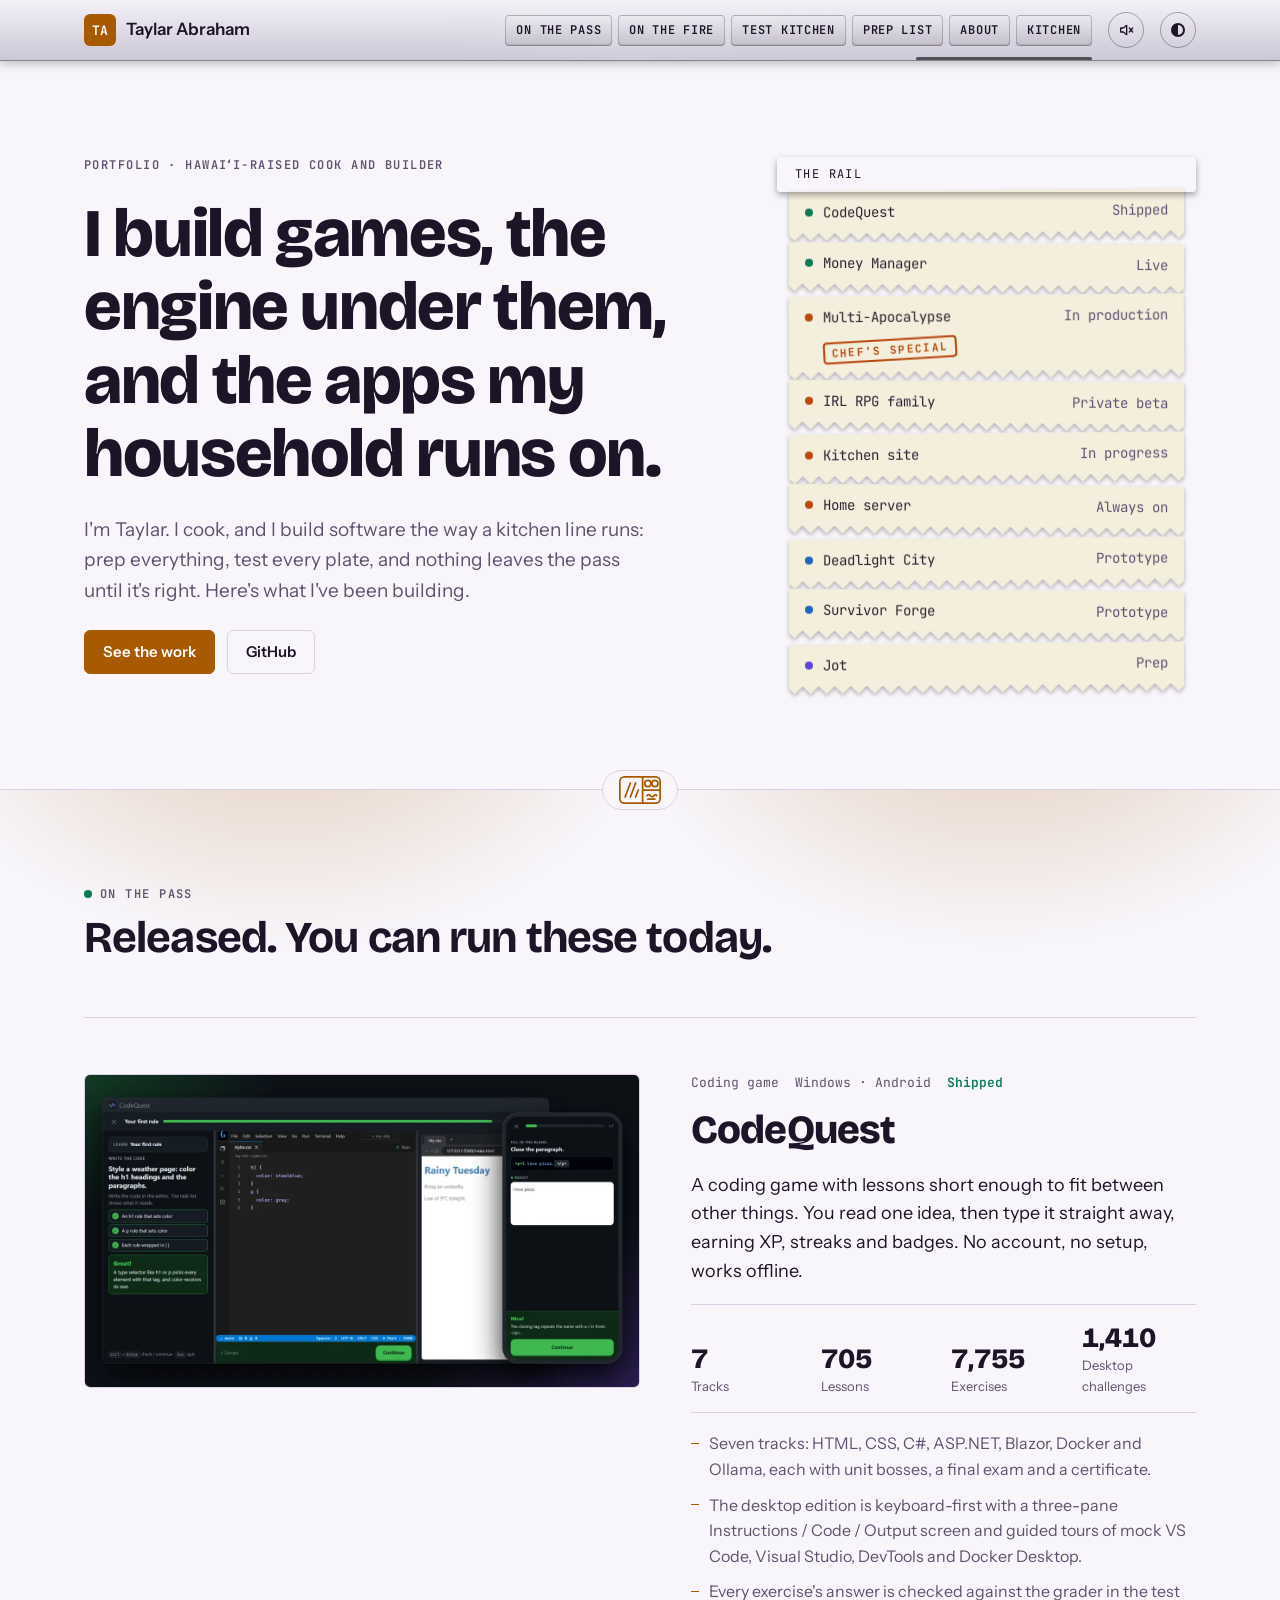
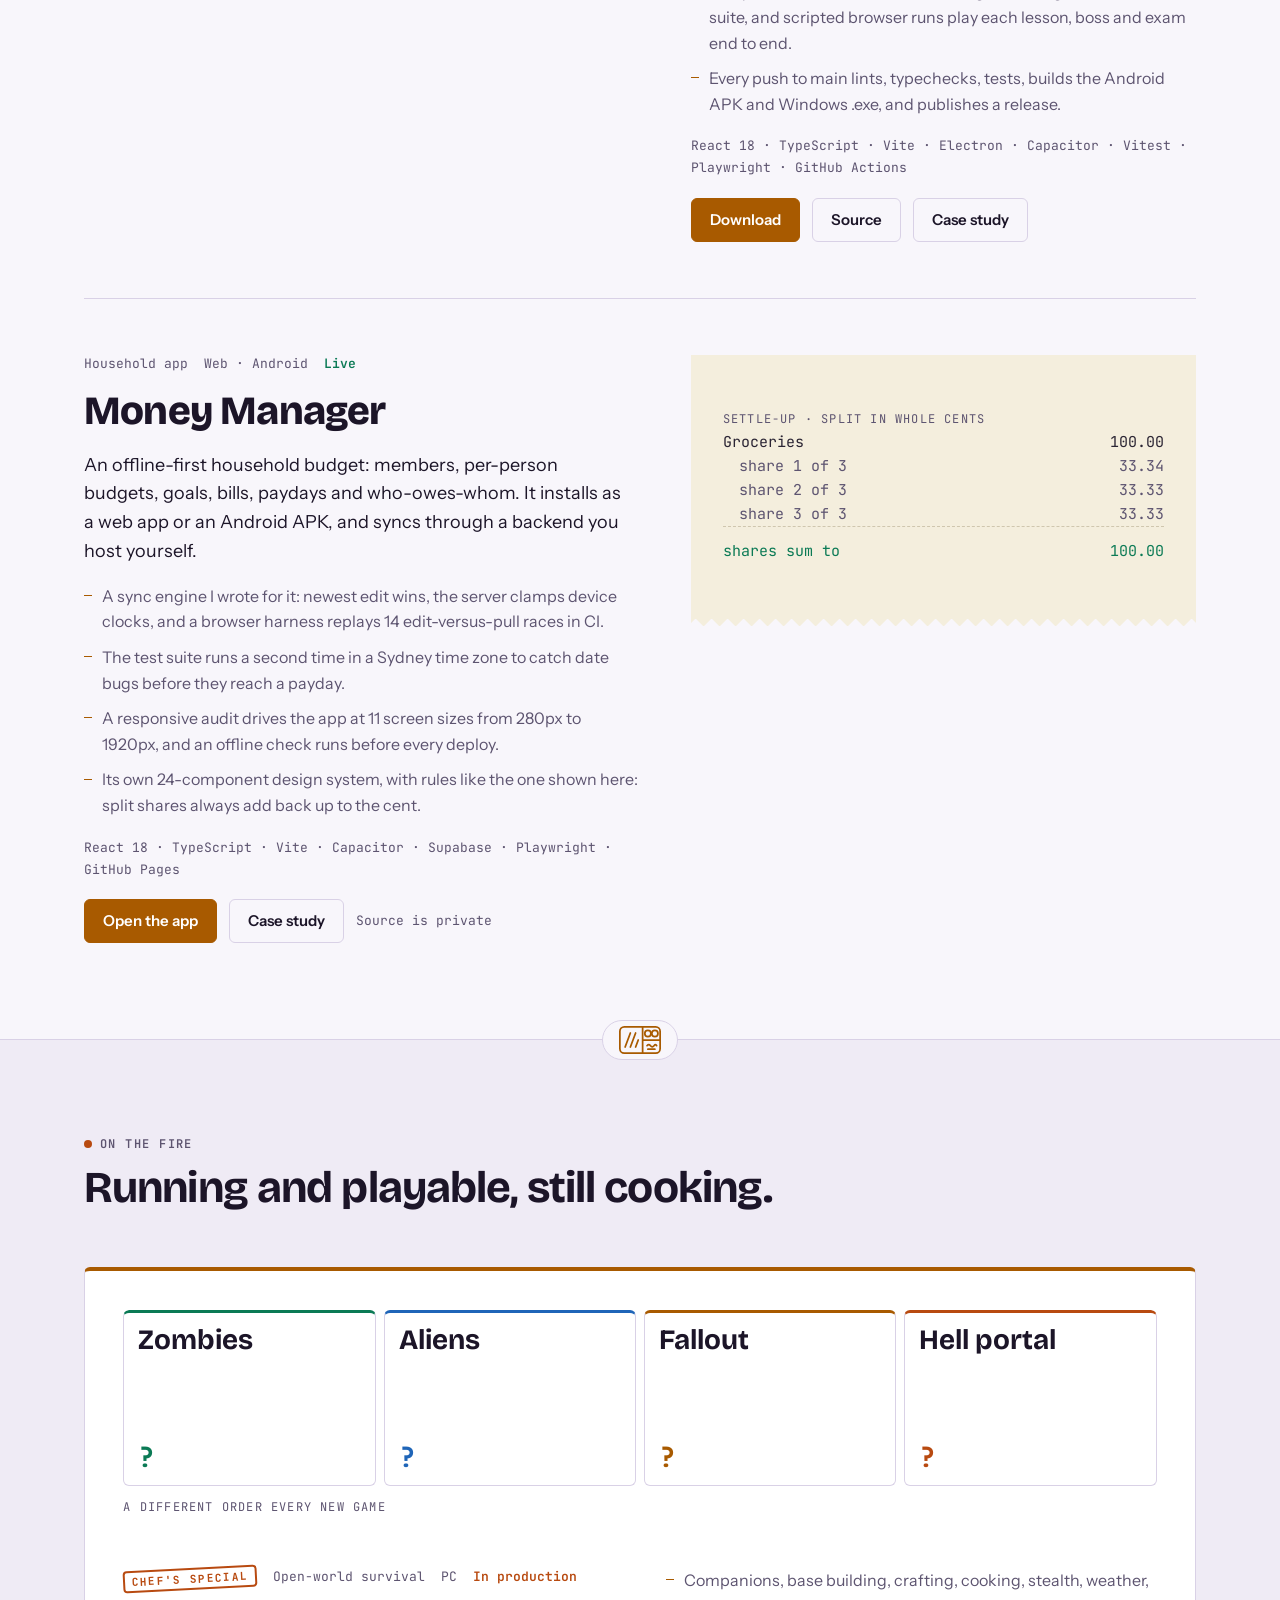
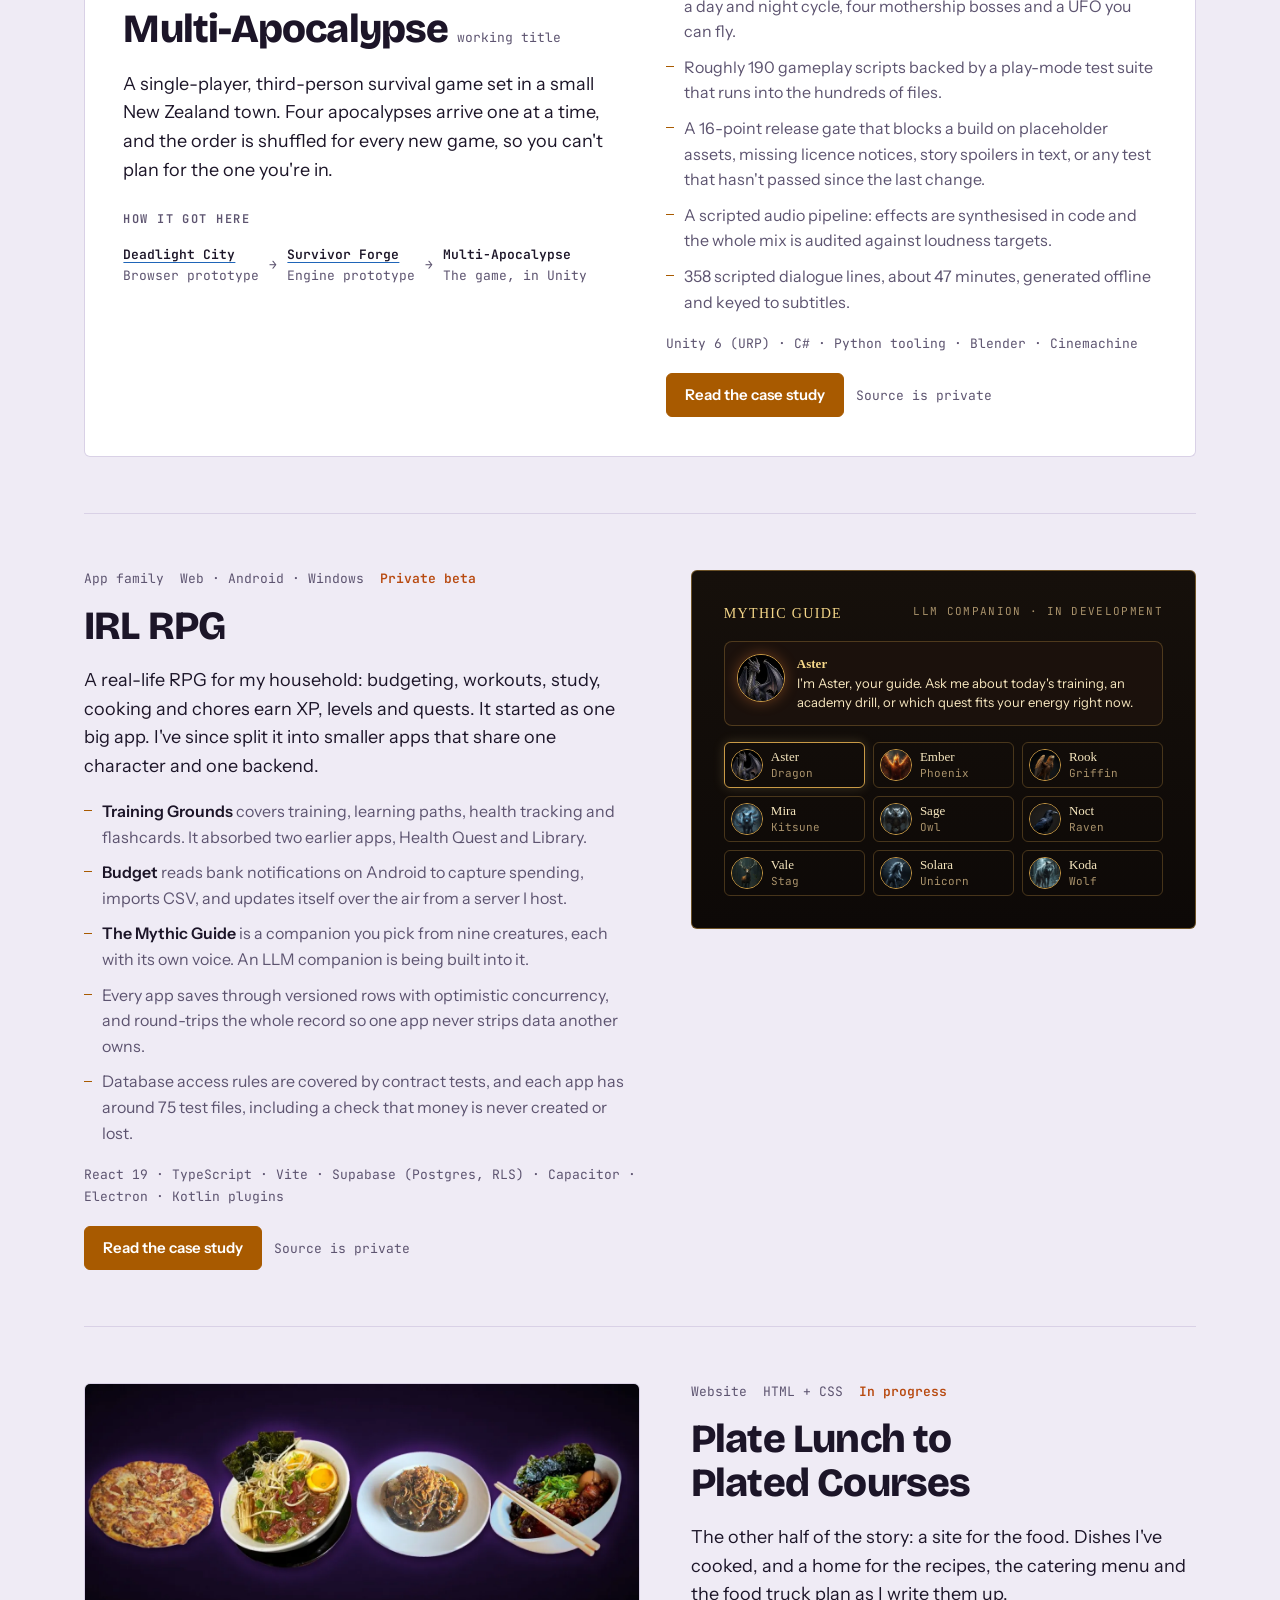
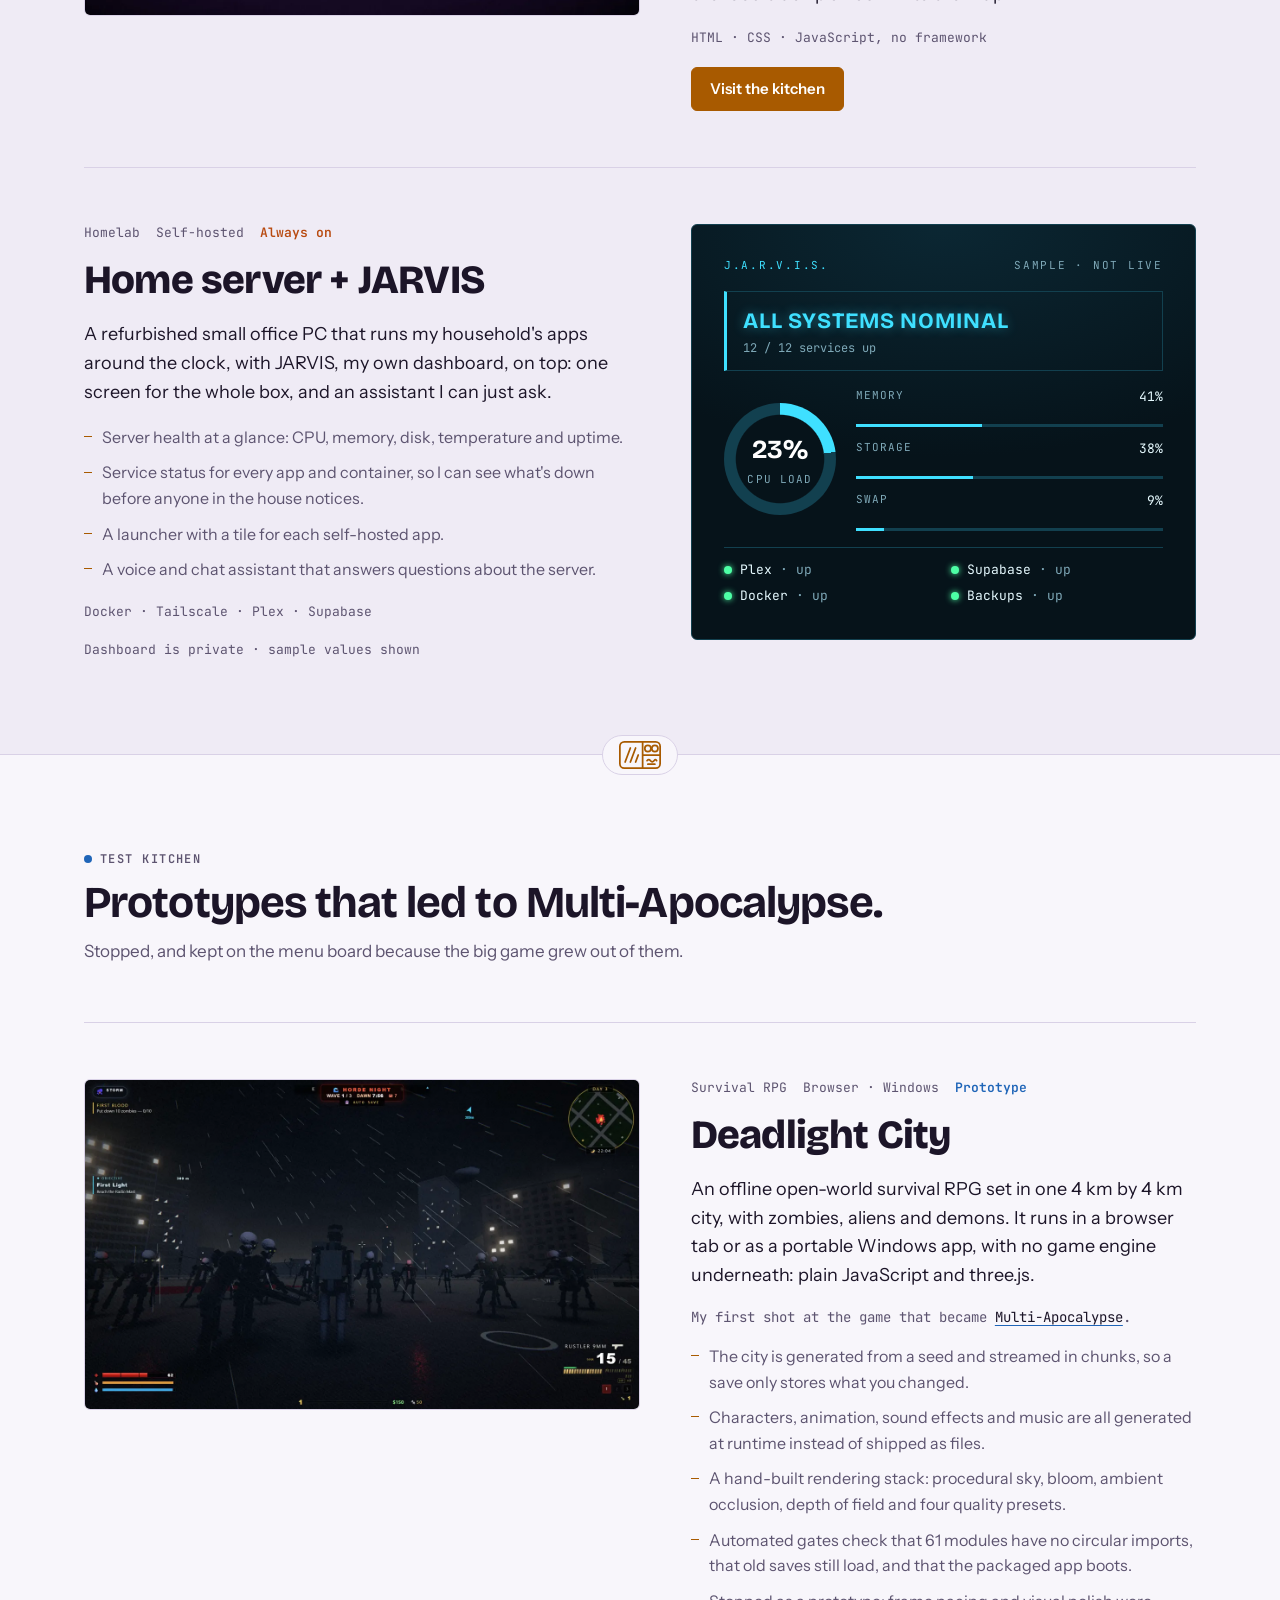
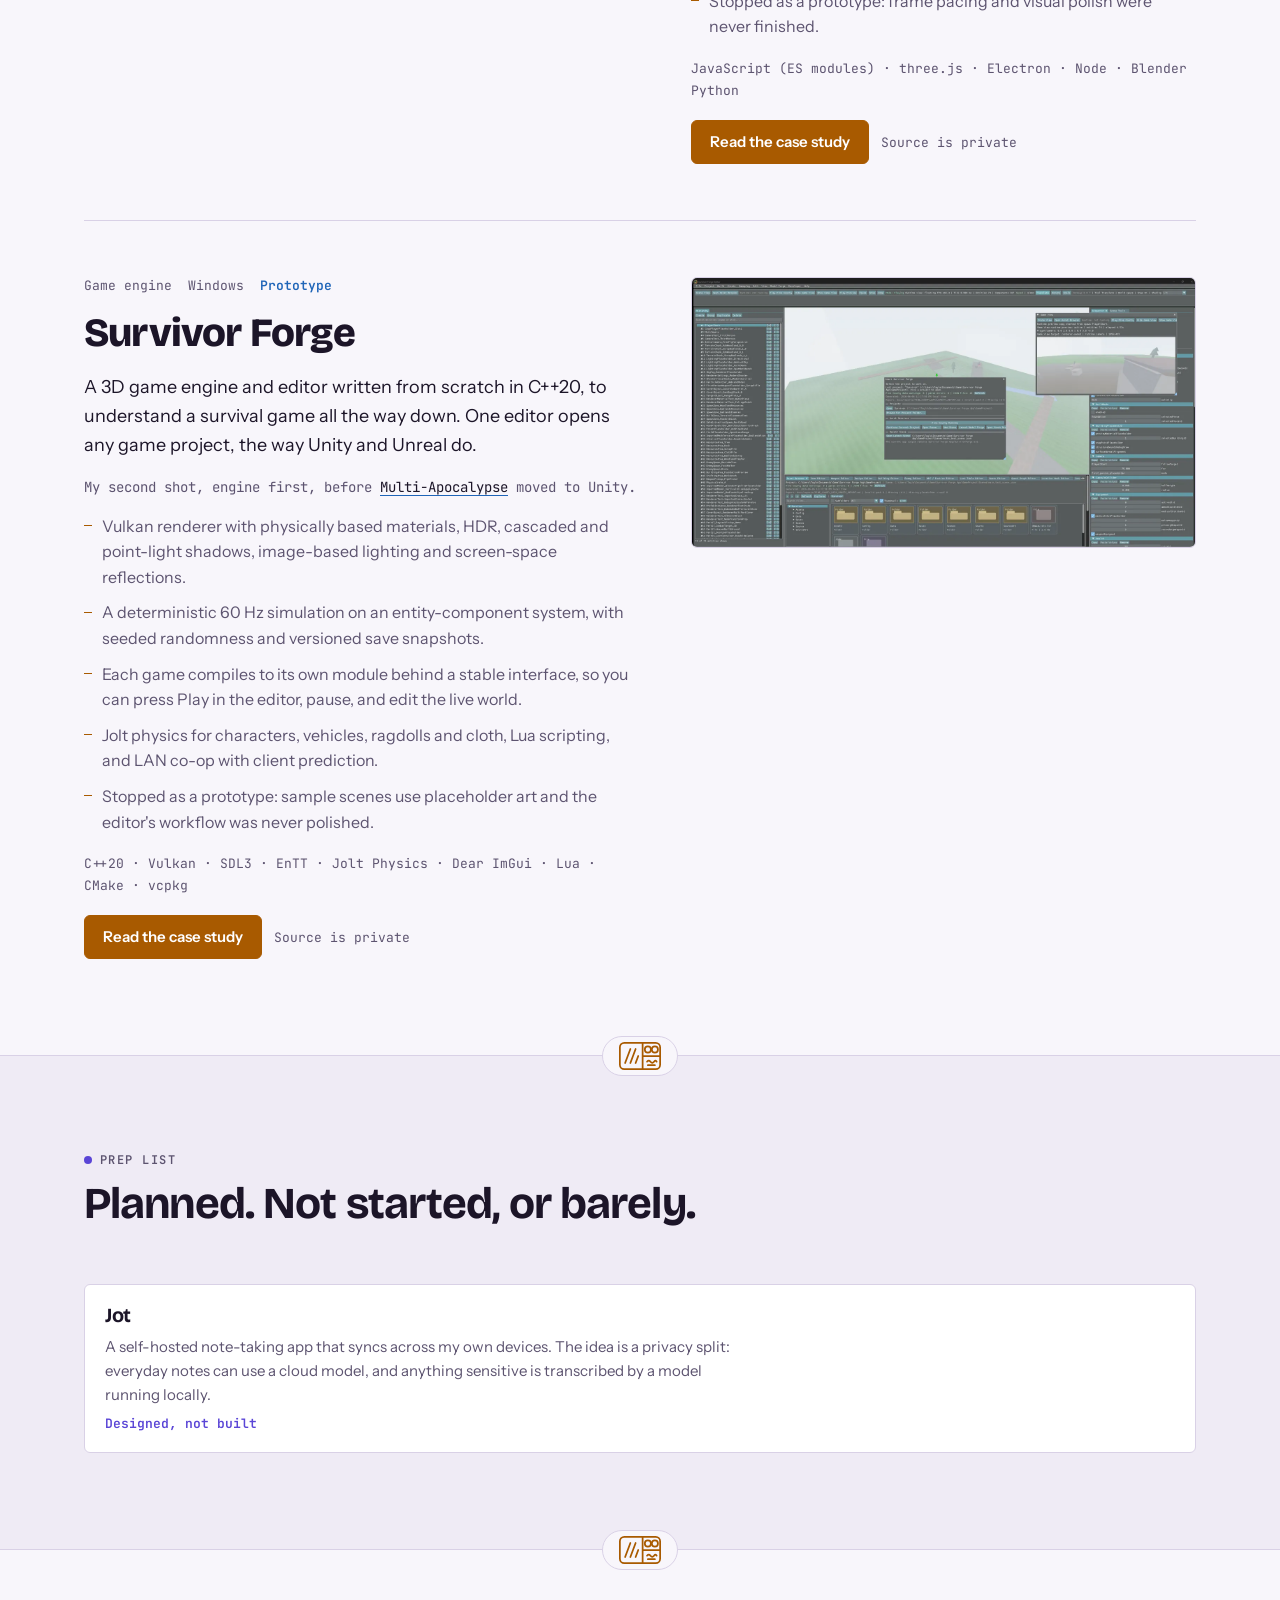
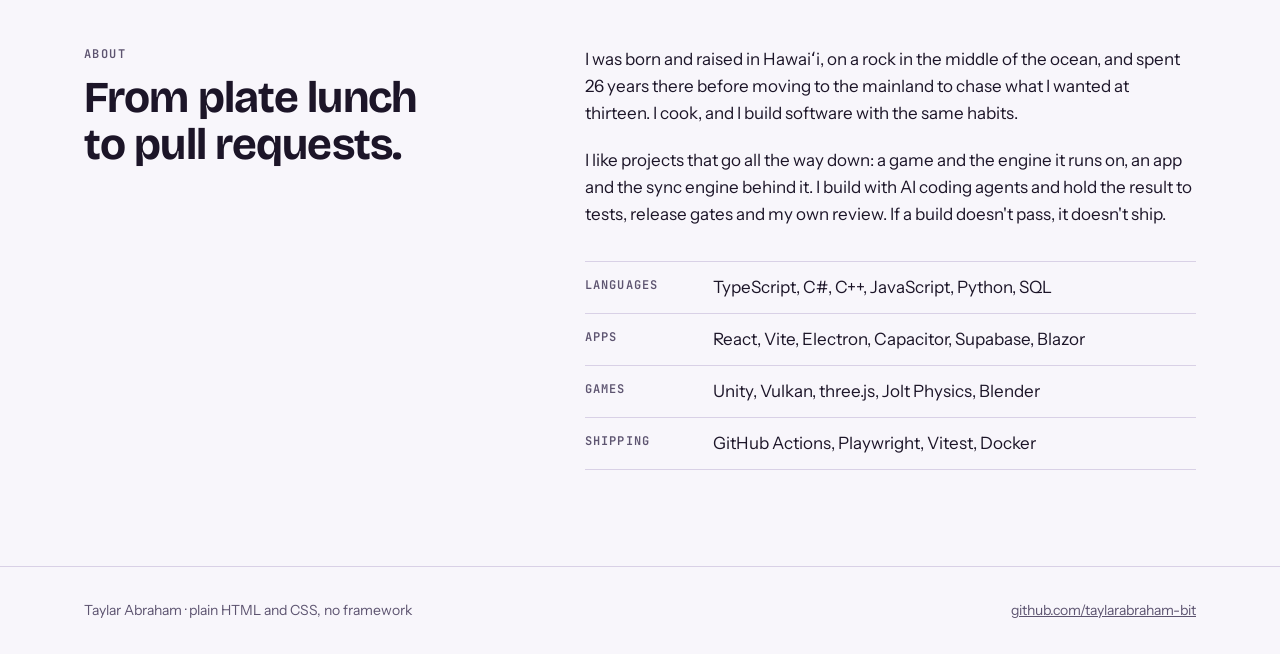
==== index.html @ e7ced6dd "Trim the prep list to Jot The five 'Planned' tiles (SQL project, Calculator, Task manager, Neural ne" ====
<!DOCTYPE html>
<html lang="en">
  <head>
    <meta charset="UTF-8" />
    <meta name="viewport" content="width=device-width, initial-scale=1.0" />
    <title>Taylar Abraham — Games, engines and apps</title>
    <meta
      name="description"
      content="Portfolio of Taylar Abraham: a shipped coding game, a C++ game engine, three survival games, and a family of household apps."
    />
    <meta property="og:title" content="Taylar Abraham — Games, engines and apps" />
    <meta
      property="og:description"
      content="A shipped coding game, a C++ game engine, three survival games, and a family of household apps."
    />
    <meta property="og:image" content="https://taylarabraham-bit.github.io/assets/img/codequest-hero.webp" />
    <meta property="og:type" content="website" />
    <link rel="icon" href="assets/favicon.svg" type="image/svg+xml" />
    <link rel="preconnect" href="https://fonts.googleapis.com" />
    <link rel="preconnect" href="https://fonts.gstatic.com" crossorigin />
    <link
      rel="stylesheet"
      href="https://fonts.googleapis.com/css2?family=Bricolage+Grotesque:opsz,wght@12..96,500;12..96,700;12..96,800&family=Instrument+Sans:wght@400;500;600&family=JetBrains+Mono:wght@400;600&display=swap"
    />
    <link rel="stylesheet" href="css/style.css" />
    <script>
      // Apply a saved theme before first paint so the page never flashes.
      try {
        var t = localStorage.getItem('theme');
        if (t === 'light' || t === 'dark') document.documentElement.dataset.theme = t;
      } catch (e) {}
      // Scripts are on: the ticket machine can fold into a menu button on small screens.
      document.documentElement.classList.add('js');
      // The rail prints itself once per visit.
      try {
        if (!sessionStorage.getItem('railPrinted')) {
          document.documentElement.classList.add('print-rail');
          sessionStorage.setItem('railPrinted', '1');
        }
      } catch (e) {}
    </script>
  </head>

  <body>
    <a class="skip" href="#work">Skip to projects</a>

    <header class="site-header">
      <div class="wrap header-row">
        <a class="brand" href="#top" aria-label="Taylar Abraham, home">
          <span class="brand-mark" aria-hidden="true">TA</span>
          <span class="brand-name">Taylar Abraham</span>
        </a>
        <!-- The ticket machine: the main navigation. Plain links; js/main.js adds the printing. -->
        <nav class="machine" id="machine" aria-label="Main">
          <button class="machine-toggle" type="button" aria-expanded="false" aria-controls="machine-roll">
            <svg viewBox="0 0 24 24" width="16" height="16" fill="none" stroke="currentColor" stroke-width="2" stroke-linecap="round" stroke-linejoin="round" aria-hidden="true"><path d="M6 9V3h12v6" /><rect x="3" y="9" width="18" height="8" rx="2" /><path d="M7 14h10v7H7z" /></svg>
            Menu
          </button>
          <ul class="machine-roll" id="machine-roll">
            <li><a href="#work">On the pass</a></li>
            <li><a href="#fire">On the fire</a></li>
            <li><a href="#test-kitchen">Test kitchen</a></li>
            <li><a href="#prep">Prep list</a></li>
            <li><a href="#about">About</a></li>
            <li><a href="Projects/KitchenSite/">Kitchen</a></li>
          </ul>
        </nav>
        <button class="icon-btn" id="sound-toggle" type="button" aria-pressed="false" aria-label="Printer sound">
          <svg viewBox="0 0 24 24" width="16" height="16" fill="none" stroke="currentColor" stroke-width="2" stroke-linecap="round" stroke-linejoin="round" aria-hidden="true"><path d="M4 9v6h4l5 4V5L8 9H4z" /><path class="sound-on" d="M16.5 8.5a5 5 0 0 1 0 7" /><path class="sound-off" d="m17 9 5 6m0-6-5 6" /></svg>
        </button>
        <button class="icon-btn" id="theme-toggle" type="button" aria-label="Switch colour theme">
          <span aria-hidden="true" class="theme-icon"></span>
        </button>
      </div>
    </header>

    <main id="top">
      <!-- ───────────── Hero ───────────── -->
      <section class="hero">
        <div class="wrap hero-grid">
          <div class="hero-copy">
            <p class="eyebrow">Portfolio · Hawaiʻi-raised cook and builder</p>
            <h1>I build games, the engine under them, and the apps my household runs on.</h1>
            <p class="lede">
              I'm Taylar. I cook, and I build software the way a kitchen line runs:
              prep everything, test every plate, and nothing leaves the pass until it's right. Here's
              what I've been building.
            </p>
            <div class="hero-actions">
              <a class="btn btn-primary" href="#work">See the work</a>
              <a class="btn" href="https://github.com/taylarabraham-bit" rel="noopener">GitHub</a>
            </div>
          </div>

          <!-- The rail: one ticket per project, in page order. -->
          <aside class="rail" aria-label="Project status at a glance">
            <p class="rail-title">The rail</p>
            <ul class="rail-list">
              <li style="--i: 0"><a class="paper" href="#codequest"><span class="dot dot-live"></span>CodeQuest<span class="rail-state">Shipped</span></a></li>
              <li style="--i: 1"><a class="paper" href="#money-manager"><span class="dot dot-live"></span>Money Manager<span class="rail-state">Live</span></a></li>
              <li style="--i: 2"><a class="paper" href="#multi-apocalypse"><span class="dot dot-fire"></span>Multi-Apocalypse<span class="rail-state">In production</span><span class="rail-special"><span class="stamp">Chef's special</span></span></a></li>
              <li style="--i: 3"><a class="paper" href="#irl-rpg"><span class="dot dot-fire"></span>IRL RPG family<span class="rail-state">Private beta</span></a></li>
              <li style="--i: 4"><a class="paper" href="#kitchen"><span class="dot dot-fire"></span>Kitchen site<span class="rail-state">In progress</span></a></li>
              <li style="--i: 5"><a class="paper" href="#home-server"><span class="dot dot-fire"></span>Home server<span class="rail-state">Always on</span></a></li>
              <li style="--i: 6"><a class="paper" href="#deadlight"><span class="dot dot-test"></span>Deadlight City<span class="rail-state">Prototype</span></a></li>
              <li style="--i: 7"><a class="paper" href="#survivor-forge"><span class="dot dot-test"></span>Survivor Forge<span class="rail-state">Prototype</span></a></li>
              <li style="--i: 8"><a class="paper" href="#prep"><span class="dot dot-prep"></span>Jot<span class="rail-state">Prep</span></a></li>
            </ul>
          </aside>
        </div>
      </section>

      <!-- ───────────── On the pass ───────────── -->
      <section class="tier tier-pass" id="work" aria-labelledby="pass-title">
        <div class="wrap">
          <header class="tier-head">
            <p class="eyebrow"><span class="dot dot-live"></span>On the pass</p>
            <h2 id="pass-title">Released. You can run these today.</h2>
          </header>

          <article class="project" id="codequest">
            <a class="shot" href="work/codequest/" style="view-transition-name: shot-codequest">
              <img
                src="assets/img/codequest-hero.webp"
                width="1280"
                height="720"
                alt="CodeQuest running on a laptop and a phone"
              />
            </a>
            <div class="project-body">
              <p class="meta"><span>Coding game</span><span>Windows · Android</span><span class="state state-live">Shipped</span></p>
              <h3>CodeQuest</h3>
              <p class="pitch">
                A coding game with lessons short enough to fit between other things. You read one
                idea, then type it straight away, earning XP, streaks and badges. No account, no
                setup, works offline.
              </p>
              <dl class="figures">
                <div><dt>Tracks</dt><dd>7</dd></div>
                <div><dt>Lessons</dt><dd>705</dd></div>
                <div><dt>Exercises</dt><dd>7,755</dd></div>
                <div><dt>Desktop challenges</dt><dd>1,410</dd></div>
              </dl>
              <ul class="notes">
                <li>Seven tracks: HTML, CSS, C#, ASP.NET, Blazor, Docker and Ollama, each with unit bosses, a final exam and a certificate.</li>
                <li>The desktop edition is keyboard-first with a three-pane Instructions / Code / Output screen and guided tours of mock VS Code, Visual Studio, DevTools and Docker Desktop.</li>
                <li>Every exercise's answer is checked against the grader in the test suite, and scripted browser runs play each lesson, boss and exam end to end.</li>
                <li>Every push to main lints, typechecks, tests, builds the Android APK and Windows .exe, and publishes a release.</li>
              </ul>
              <p class="stack">React 18 · TypeScript · Vite · Electron · Capacitor · Vitest · Playwright · GitHub Actions</p>
              <div class="links">
                <a class="btn btn-primary" href="https://github.com/taylarabraham-bit/codequest-app/releases/latest" rel="noopener">Download</a>
                <a class="btn" href="https://github.com/taylarabraham-bit/codequest-app" rel="noopener">Source</a>
                <a class="btn" href="work/codequest/">Case study</a>
              </div>
            </div>
          </article>

          <article class="project project-flip" id="money-manager">
            <div class="shot shot-type paper" style="view-transition-name: shot-money-manager" aria-hidden="true">
              <div class="ledger">
                <p class="ledger-head">Settle-up · split in whole cents</p>
                <p class="ledger-row"><span>Groceries</span><span>100.00</span></p>
                <p class="ledger-row sub"><span>share 1 of 3</span><span>33.34</span></p>
                <p class="ledger-row sub"><span>share 2 of 3</span><span>33.33</span></p>
                <p class="ledger-row sub"><span>share 3 of 3</span><span>33.33</span></p>
                <p class="ledger-row total"><span>shares sum to</span><span>100.00</span></p>
              </div>
            </div>
            <div class="project-body">
              <p class="meta"><span>Household app</span><span>Web · Android</span><span class="state state-live">Live</span></p>
              <h3>Money Manager</h3>
              <p class="pitch">
                An offline-first household budget: members, per-person budgets, goals, bills,
                paydays and who-owes-whom. It installs as a web app or an Android APK, and syncs
                through a backend you host yourself.
              </p>
              <ul class="notes">
                <li>A sync engine I wrote for it: newest edit wins, the server clamps device clocks, and a browser harness replays 14 edit-versus-pull races in CI.</li>
                <li>The test suite runs a second time in a Sydney time zone to catch date bugs before they reach a payday.</li>
                <li>A responsive audit drives the app at 11 screen sizes from 280px to 1920px, and an offline check runs before every deploy.</li>
                <li>Its own 24-component design system, with rules like the one shown here: split shares always add back up to the cent.</li>
              </ul>
              <p class="stack">React 18 · TypeScript · Vite · Capacitor · Supabase · Playwright · GitHub Pages</p>
              <div class="links">
                <a class="btn btn-primary" href="https://taylarabraham-bit.github.io/budget-app-money-manager/" rel="noopener">Open the app</a>
                <a class="btn" href="work/money-manager/">Case study</a>
                <span class="private">Source is private</span>
              </div>
            </div>
          </article>
        </div>
      </section>

      <!-- ───────────── On the fire ───────────── -->
      <section class="tier tier-alt" id="fire" aria-labelledby="fire-title">
        <div class="wrap">
          <header class="tier-head">
            <p class="eyebrow"><span class="dot dot-fire"></span>On the fire</p>
            <h2 id="fire-title">Running and playable, still cooking.</h2>
          </header>

          <!-- The chef's special: the one featured project (see GLOSSARY.md). -->
          <article class="project special" id="multi-apocalypse">
            <div class="shot shot-type" style="view-transition-name: shot-multi-apocalypse" aria-hidden="true">
              <ol class="shuffle">
                <li>Zombies</li>
                <li>Aliens</li>
                <li>Fallout</li>
                <li>Hell portal</li>
              </ol>
              <p class="shuffle-note">A different order every new game</p>
            </div>
            <div class="special-cols">
              <div class="project-body">
                <p class="meta"><span class="stamp">Chef's special</span><span>Open-world survival</span><span>PC</span><span class="state state-fire">In production</span></p>
                <h3>Multi-Apocalypse <span class="aside">working title</span></h3>
                <p class="pitch">
                  A single-player, third-person survival game set in a small New Zealand town. Four
                  apocalypses arrive one at a time, and the order is shuffled for every new game, so
                  you can't plan for the one you're in.
                </p>
                <p class="lineage-title">How it got here</p>
                <ol class="lineage">
                  <li><a href="#deadlight">Deadlight City</a><span>Browser prototype</span></li>
                  <li><a href="#survivor-forge">Survivor Forge</a><span>Engine prototype</span></li>
                  <li aria-current="true"><strong>Multi-Apocalypse</strong><span>The game, in Unity</span></li>
                </ol>
              </div>
              <div class="project-body">
                <ul class="notes">
                  <li>Companions, base building, crafting, cooking, stealth, weather, a day and night cycle, four mothership bosses and a UFO you can fly.</li>
                  <li>Roughly 190 gameplay scripts backed by a play-mode test suite that runs into the hundreds of files.</li>
                  <li>A 16-point release gate that blocks a build on placeholder assets, missing licence notices, story spoilers in text, or any test that hasn't passed since the last change.</li>
                  <li>A scripted audio pipeline: effects are synthesised in code and the whole mix is audited against loudness targets.</li>
                  <li>358 scripted dialogue lines, about 47 minutes, generated offline and keyed to subtitles.</li>
                </ul>
                <p class="stack">Unity 6 (URP) · C# · Python tooling · Blender · Cinemachine</p>
                <div class="links">
                  <a class="btn btn-primary" href="work/multi-apocalypse/">Read the case study</a>
                  <span class="private">Source is private</span>
                </div>
              </div>
            </div>
          </article>

          <article class="project project-flip" id="irl-rpg">
            <div class="shot shot-type guide" style="view-transition-name: shot-irl-rpg" aria-hidden="true">
              <p class="guide-head"><span>Mythic Guide</span><span>LLM companion · in development</span></p>
              <div class="guide-msg">
                <img src="assets/img/guide/dragon.webp" width="160" height="200" alt="" />
                <p><strong>Aster</strong>I'm Aster, your guide. Ask me about today's training, an academy drill, or which quest fits your energy right now.</p>
              </div>
              <ul class="guide-roster">
                <li><img src="assets/img/guide/dragon.webp" width="160" height="200" alt="" loading="lazy" />Aster<span>Dragon</span></li>
                <li><img src="assets/img/guide/phoenix.webp" width="160" height="200" alt="" loading="lazy" />Ember<span>Phoenix</span></li>
                <li><img src="assets/img/guide/griffin.webp" width="160" height="200" alt="" loading="lazy" />Rook<span>Griffin</span></li>
                <li><img src="assets/img/guide/kitsune.webp" width="160" height="200" alt="" loading="lazy" />Mira<span>Kitsune</span></li>
                <li><img src="assets/img/guide/owl.webp" width="160" height="200" alt="" loading="lazy" />Sage<span>Owl</span></li>
                <li><img src="assets/img/guide/raven.webp" width="160" height="200" alt="" loading="lazy" />Noct<span>Raven</span></li>
                <li><img src="assets/img/guide/stag.webp" width="160" height="200" alt="" loading="lazy" />Vale<span>Stag</span></li>
                <li><img src="assets/img/guide/unicorn.webp" width="160" height="200" alt="" loading="lazy" />Solara<span>Unicorn</span></li>
                <li><img src="assets/img/guide/wolf.webp" width="160" height="200" alt="" loading="lazy" />Koda<span>Wolf</span></li>
              </ul>
            </div>
            <div class="project-body">
              <p class="meta"><span>App family</span><span>Web · Android · Windows</span><span class="state state-fire">Private beta</span></p>
              <h3>IRL RPG</h3>
              <p class="pitch">
                A real-life RPG for my household: budgeting, workouts, study, cooking and chores
                earn XP, levels and quests. It started as one big app. I've since split it into
                smaller apps that share one character and one backend.
              </p>
              <ul class="notes">
                <li><strong>Training Grounds</strong> covers training, learning paths, health tracking and flashcards. It absorbed two earlier apps, Health Quest and Library.</li>
                <li><strong>Budget</strong> reads bank notifications on Android to capture spending, imports CSV, and updates itself over the air from a server I host.</li>
                <li><strong>The Mythic Guide</strong> is a companion you pick from nine creatures, each with its own voice. An LLM companion is being built into it.</li>
                <li>Every app saves through versioned rows with optimistic concurrency, and round-trips the whole record so one app never strips data another owns.</li>
                <li>Database access rules are covered by contract tests, and each app has around 75 test files, including a check that money is never created or lost.</li>
              </ul>
              <p class="stack">React 19 · TypeScript · Vite · Supabase (Postgres, RLS) · Capacitor · Electron · Kotlin plugins</p>
              <div class="links">
                <a class="btn btn-primary" href="work/irl-rpg/">Read the case study</a>
                <span class="private">Source is private</span>
              </div>
            </div>
          </article>

          <article class="project" id="kitchen">
            <a class="shot" href="Projects/KitchenSite/">
              <video
                class="lazy-video"
                muted
                loop
                playsinline
                preload="none"
                poster="assets/img/kitchen-banner.webp"
                width="1280"
                height="533"
                data-src="Projects/KitchenSite/assests/imgaes/sitestuff/animations-mp4/animated/banners/banner-slideshow.mp4"
                aria-label="A slideshow of dishes: pizza, beef ramen, noodles and a pork belly bowl"
              ></video>
            </a>
            <div class="project-body">
              <p class="meta"><span>Website</span><span>HTML + CSS</span><span class="state state-fire">In progress</span></p>
              <h3>Plate Lunch to Plated Courses</h3>
              <p class="pitch">
                The other half of the story: a site for the food. Dishes I've cooked, and a home for
                the recipes, the catering menu and the food truck plan as I write them up.
              </p>
              <p class="stack">HTML · CSS · JavaScript, no framework</p>
              <div class="links">
                <a class="btn btn-primary" href="Projects/KitchenSite/">Visit the kitchen</a>
              </div>
            </div>
          </article>

          <article class="project project-flip" id="home-server">
            <!-- Made-up sample values: nothing here comes from the real server. -->
            <div class="shot shot-type jarvis" style="view-transition-name: shot-home-server" aria-hidden="true">
              <p class="jarvis-head"><span>J.A.R.V.I.S.</span><span>Sample · not live</span></p>
              <p class="jarvis-banner">All systems nominal<span>12 / 12 services up</span></p>
              <div class="jarvis-grid">
                <p class="jarvis-ring" style="--v: 23"><strong>23%</strong><span>CPU load</span></p>
                <ul class="jarvis-bars">
                  <li style="--v: 41"><span>Memory</span><span>41%</span></li>
                  <li style="--v: 38"><span>Storage</span><span>38%</span></li>
                  <li style="--v: 9"><span>Swap</span><span>9%</span></li>
                </ul>
              </div>
              <ul class="jarvis-services">
                <li>Plex</li>
                <li>Supabase</li>
                <li>Docker</li>
                <li>Backups</li>
              </ul>
            </div>
            <div class="project-body">
              <p class="meta"><span>Homelab</span><span>Self-hosted</span><span class="state state-fire">Always on</span></p>
              <h3>Home server + JARVIS</h3>
              <p class="pitch">
                A refurbished small office PC that runs my household's apps around the clock, with
                JARVIS, my own dashboard, on top: one screen for the whole box, and an assistant I
                can just ask.
              </p>
              <ul class="notes">
                <li>Server health at a glance: CPU, memory, disk, temperature and uptime.</li>
                <li>Service status for every app and container, so I can see what's down before anyone in the house notices.</li>
                <li>A launcher with a tile for each self-hosted app.</li>
                <li>A voice and chat assistant that answers questions about the server.</li>
              </ul>
              <p class="stack">Docker · Tailscale · Plex · Supabase</p>
              <div class="links">
                <span class="private">Dashboard is private · sample values shown</span>
              </div>
            </div>
          </article>
        </div>
      </section>

      <!-- ───────────── Test kitchen ───────────── -->
      <section class="tier" id="test-kitchen" aria-labelledby="test-title">
        <div class="wrap">
          <header class="tier-head">
            <p class="eyebrow"><span class="dot dot-test"></span>Test kitchen</p>
            <h2 id="test-title">Prototypes that led to Multi-Apocalypse.</h2>
            <p class="tier-sub">Stopped, and kept on the menu board because the big game grew out of them.</p>
          </header>

          <article class="project" id="deadlight">
            <div class="shot" style="view-transition-name: shot-deadlight-city">
              <img
                src="assets/img/deadlight-horde.webp"
                width="1280"
                height="720"
                loading="lazy"
                alt="Deadlight City at night in a storm: the player facing a horde, with a horde-night wave counter on the HUD"
              />
            </div>
            <div class="project-body">
              <p class="meta"><span>Survival RPG</span><span>Browser · Windows</span><span class="state state-test">Prototype</span></p>
              <h3>Deadlight City</h3>
              <p class="pitch">
                An offline open-world survival RPG set in one 4 km by 4 km city, with zombies,
                aliens and demons. It runs in a browser tab or as a portable Windows app, with no
                game engine underneath: plain JavaScript and three.js.
              </p>
              <p class="lineage-note">My first shot at the game that became <a href="#multi-apocalypse">Multi-Apocalypse</a>.</p>
              <ul class="notes">
                <li>The city is generated from a seed and streamed in chunks, so a save only stores what you changed.</li>
                <li>Characters, animation, sound effects and music are all generated at runtime instead of shipped as files.</li>
                <li>A hand-built rendering stack: procedural sky, bloom, ambient occlusion, depth of field and four quality presets.</li>
                <li>Automated gates check that 61 modules have no circular imports, that old saves still load, and that the packaged app boots.</li>
                <li>Stopped as a prototype: frame pacing and visual polish were never finished.</li>
              </ul>
              <p class="stack">JavaScript (ES modules) · three.js · Electron · Node · Blender Python</p>
              <div class="links">
                <a class="btn btn-primary" href="work/deadlight-city/">Read the case study</a>
                <span class="private">Source is private</span>
              </div>
            </div>
          </article>

          <article class="project project-flip" id="survivor-forge">
            <div class="shot" style="view-transition-name: shot-survivor-forge">
              <img
                src="assets/img/forge-editor.webp"
                width="1440"
                height="770"
                loading="lazy"
                alt="The Survivor Forge editor: scene hierarchy, a 3D scene view with a live game view, an inspector and an asset browser"
              />
            </div>
            <div class="project-body">
              <p class="meta"><span>Game engine</span><span>Windows</span><span class="state state-test">Prototype</span></p>
              <h3>Survivor Forge</h3>
              <p class="pitch">
                A 3D game engine and editor written from scratch in C++20, to understand a survival
                game all the way down. One editor opens any game project, the way Unity and Unreal
                do.
              </p>
              <p class="lineage-note">My second shot, engine first, before <a href="#multi-apocalypse">Multi-Apocalypse</a> moved to Unity.</p>
              <ul class="notes">
                <li>Vulkan renderer with physically based materials, HDR, cascaded and point-light shadows, image-based lighting and screen-space reflections.</li>
                <li>A deterministic 60 Hz simulation on an entity-component system, with seeded randomness and versioned save snapshots.</li>
                <li>Each game compiles to its own module behind a stable interface, so you can press Play in the editor, pause, and edit the live world.</li>
                <li>Jolt physics for characters, vehicles, ragdolls and cloth, Lua scripting, and LAN co-op with client prediction.</li>
                <li>Stopped as a prototype: sample scenes use placeholder art and the editor's workflow was never polished.</li>
              </ul>
              <p class="stack">C++20 · Vulkan · SDL3 · EnTT · Jolt Physics · Dear ImGui · Lua · CMake · vcpkg</p>
              <div class="links">
                <a class="btn btn-primary" href="work/survivor-forge/">Read the case study</a>
                <span class="private">Source is private</span>
              </div>
            </div>
          </article>
        </div>
      </section>

      <!-- ───────────── Prep list ───────────── -->
      <section class="tier tier-alt" id="prep" aria-labelledby="prep-title">
        <div class="wrap">
          <header class="tier-head">
            <p class="eyebrow"><span class="dot dot-prep"></span>Prep list</p>
            <h2 id="prep-title">Planned. Not started, or barely.</h2>
          </header>
          <ul class="prep-grid">
            <li class="prep prep-lead">
              <h3>Jot</h3>
              <p>
                A self-hosted note-taking app that syncs across my own devices. The idea is a
                privacy split: everyday notes can use a cloud model, and anything sensitive is
                transcribed by a model running locally.
              </p>
              <p class="prep-state">Designed, not built</p>
            </li>
          </ul>
        </div>
      </section>

      <!-- ───────────── About ───────────── -->
      <section class="tier" id="about" aria-labelledby="about-title">
        <div class="wrap about-grid">
          <div>
            <p class="eyebrow">About</p>
            <h2 id="about-title">From plate lunch to pull requests.</h2>
          </div>
          <div class="about-copy">
            <p>
              I was born and raised in Hawaiʻi, on a rock in the middle of the ocean, and spent 26
              years there before moving to the mainland to chase what I wanted at thirteen. I cook, and
              I build software with the same habits.
            </p>
            <p>
              I like projects that go all the way down: a game and the engine it runs on, an app and
              the sync engine behind it. I build with AI coding agents and hold the result to tests,
              release gates and my own review. If a build doesn't pass, it doesn't ship.
            </p>
            <dl class="toolkit">
              <div><dt>Languages</dt><dd>TypeScript, C#, C++, JavaScript, Python, SQL</dd></div>
              <div><dt>Apps</dt><dd>React, Vite, Electron, Capacitor, Supabase, Blazor</dd></div>
              <div><dt>Games</dt><dd>Unity, Vulkan, three.js, Jolt Physics, Blender</dd></div>
              <div><dt>Shipping</dt><dd>GitHub Actions, Playwright, Vitest, Docker</dd></div>
            </dl>
          </div>
        </div>
      </section>
    </main>

    <footer class="site-footer">
      <div class="wrap footer-row">
        <p>Taylar Abraham · plain HTML and CSS, no framework</p>
        <p>
          <a href="https://github.com/taylarabraham-bit" rel="noopener">github.com/taylarabraham-bit</a>
        </p>
      </div>
    </footer>

    <script src="js/main.js" defer></script>
  </body>
</html>
---- css/style.css ----
/* Layout: a kitchen pass. A hero with the rail, then four tiers of work
   (on the pass / on the fire / test kitchen / prep list). Terms: GLOSSARY.md. */

:root {
  color-scheme: dark;
  /* colour: aubergine night kitchen, heat-lamp amber */
  --bg: #15111d;
  --bg-alt: #1b1626;
  --surface: #231c31;
  --line: #372d4a;
  --fg: #f3eef9;
  --muted: #ada3c0;
  --accent: #ffb23e;
  --accent-ink: #1d1404;
  --live: #6fe0b5;
  --fire: #ff8a4c;
  --prep: #9d8cff;
  --test: #6cb8ff;

  /* materials: brushed steel and thermal paper */
  --steel-hi: #474253;
  --steel-lo: #292533;
  --paper: #f4eedd;
  --plate-lunch: url("data:image/svg+xml,%3Csvg xmlns='http://www.w3.org/2000/svg' viewBox='0 0 48 32' fill='none' stroke='black' stroke-width='2' stroke-linecap='round' stroke-linejoin='round'%3E%3Crect x='1' y='1' width='46' height='30' rx='5'/%3E%3Cpath d='M27 1v30M27 16h20'/%3E%3Ccircle cx='33' cy='8.5' r='3.5'/%3E%3Ccircle cx='41' cy='8.5' r='3.5'/%3E%3Cpath d='M32 22.5q2-2.5 4 0t4 0 3 0M33 26.5h8'/%3E%3Cpath d='M7 24 13 8M13 24 19 8M19 24 22 16'/%3E%3C/svg%3E");

  /* type */
  --display: 'Bricolage Grotesque', 'Arial Narrow', system-ui, sans-serif;
  --body: 'Instrument Sans', system-ui, -apple-system, 'Segoe UI', sans-serif;
  --mono: 'JetBrains Mono', ui-monospace, 'Cascadia Mono', Consolas, monospace;

  --radius: 6px;
  --wrap: 72rem;
}

@media (prefers-color-scheme: light) {
  :root:not([data-theme='dark']) {
    color-scheme: light;
    --bg: #f8f6fb;
    --bg-alt: #efebf5;
    --surface: #ffffff;
    --line: #d9d1e6;
    --fg: #1c1528;
    --muted: #5d5470;
    --accent: #a85a00;
    --accent-ink: #ffffff;
    --live: #0b7a55;
    --fire: #b84a10;
    --prep: #5a45d6;
    --test: #1f65b8;
    --steel-hi: #f3f1f7;
    --steel-lo: #cbc6d6;
  }
}
:root[data-theme='light'] {
  color-scheme: light;
  --bg: #f8f6fb;
  --bg-alt: #efebf5;
  --surface: #ffffff;
  --line: #d9d1e6;
  --fg: #1c1528;
  --muted: #5d5470;
  --accent: #a85a00;
  --accent-ink: #ffffff;
  --live: #0b7a55;
  --fire: #b84a10;
  --prep: #5a45d6;
  --test: #1f65b8;
  --steel-hi: #f3f1f7;
  --steel-lo: #cbc6d6;
}

*,
*::before,
*::after {
  box-sizing: border-box;
}

html {
  scroll-behavior: smooth;
  scroll-padding-top: 5rem;
}

body {
  margin: 0;
  background: var(--bg);
  color: var(--fg);
  font: 400 1.0625rem/1.6 var(--body);
  -webkit-font-smoothing: antialiased;
}

img,
video {
  display: block;
  max-width: 100%;
  height: auto;
}

a {
  color: inherit;
}

h1,
h2,
h3 {
  margin: 0;
  font-family: var(--display);
  line-height: 1.08;
  letter-spacing: -0.02em;
  text-wrap: balance;
}

p,
ul,
ol,
dl,
dd {
  margin: 0;
}

ul,
ol {
  padding: 0;
  list-style: none;
}

:focus-visible {
  outline: 2px solid var(--accent);
  outline-offset: 3px;
  border-radius: 2px;
}

.wrap {
  max-width: var(--wrap);
  margin-inline: auto;
  padding-inline: max(1.25rem, env(safe-area-inset-left, 0px)) max(1.25rem, env(safe-area-inset-right, 0px));
}

.skip {
  position: absolute;
  left: -999px;
}
.skip:focus {
  left: 1rem;
  top: 1rem;
  z-index: 20;
  padding: 0.5rem 0.75rem;
  background: var(--accent);
  color: var(--accent-ink);
}

/* ── Header ─────────────────────────────────────────── */

/* Page to page: the browser cross-fades, and a card's shot grows into its case study's
   hero because the two share a view-transition-name. Browsers without it just load the page. */
@media (prefers-reduced-motion: no-preference) {
  @view-transition {
    navigation: auto;
  }
}

.site-header {
  /* its own layer, so the header stays put while the page under it changes */
  view-transition-name: site-header;
  position: sticky;
  top: 0;
  z-index: 10;
  border-bottom: 1px solid rgb(0 0 0 / 0.45);
  box-shadow:
    inset 0 1px 0 rgb(255 255 255 / 0.14),
    0 2px 10px rgb(0 0 0 / 0.28);
}

/* Brushed steel: fine horizontal grain, one soft sheen, over a vertical falloff */
.steel,
.site-header {
  background:
    repeating-linear-gradient(0deg, rgb(255 255 255 / 0.035) 0 1px, transparent 1px 3px),
    linear-gradient(105deg, transparent 35%, rgb(255 255 255 / 0.07) 50%, transparent 65%),
    linear-gradient(180deg, var(--steel-hi), var(--steel-lo));
}

/* Thermal paper: always cream with dark ink, so it carries the light palette in both themes */
.paper {
  --fg: #2a2433;
  --muted: #5d5470;
  --line: #cfc6ae;
  --live: #0b7a55;
  --fire: #b84a10;
  --prep: #5a45d6;
  --test: #1f65b8;
  --tooth: 0.5rem;
  background: var(--paper);
  color: var(--fg);
  /* torn bottom edge: a row of teeth cut by the mask */
  -webkit-mask: conic-gradient(from -45deg at bottom, #0000, #000 1deg 89deg, #0000 90deg) 50% /
    calc(2 * var(--tooth)) 100%;
  mask: conic-gradient(from -45deg at bottom, #0000, #000 1deg 89deg, #0000 90deg) 50% /
    calc(2 * var(--tooth)) 100%;
}

.header-row {
  display: flex;
  align-items: center;
  gap: 1rem;
  min-height: 3.75rem;
}

.brand {
  display: flex;
  align-items: center;
  gap: 0.625rem;
  text-decoration: none;
  font-weight: 600;
}

.brand-mark {
  display: grid;
  place-items: center;
  width: 2rem;
  height: 2rem;
  background: var(--accent);
  color: var(--accent-ink);
  font: 600 0.8125rem var(--mono);
  border-radius: var(--radius);
}

/* ── Ticket machine: the main navigation ────────────── */

.machine {
  position: relative;
  align-self: stretch;
  display: flex;
  align-items: center;
  margin-left: auto;
}
/* the slot tickets feed out of, cut into the header's bottom edge */
.machine::after {
  content: '';
  position: absolute;
  right: 0;
  bottom: 0;
  width: 11rem;
  height: 3px;
  background: rgb(0 0 0 / 0.6);
  border-radius: 2px 2px 0 0;
}

.machine-roll {
  display: flex;
  flex-wrap: wrap;
  justify-content: flex-end;
  gap: 0.375rem;
}

/* the machine's keys */
.machine-roll a,
.machine-toggle {
  display: flex;
  align-items: center;
  gap: 0.5rem;
  padding: 0.375rem 0.625rem;
  border: 1px solid color-mix(in srgb, currentColor 22%, transparent);
  border-radius: 4px;
  background: linear-gradient(180deg, rgb(255 255 255 / 0.1), rgb(0 0 0 / 0.08));
  box-shadow: 0 1px 0 rgb(0 0 0 / 0.35);
  color: inherit;
  font: 600 0.75rem var(--mono);
  letter-spacing: 0.06em;
  text-transform: uppercase;
  text-decoration: none;
  white-space: nowrap;
  cursor: pointer;
}
.machine-roll a:hover,
.machine-toggle:hover {
  border-color: var(--accent);
}
.machine-roll a:active,
.machine-toggle:active {
  translate: 0 1px;
  box-shadow: none;
}
.machine-toggle {
  display: none;
  min-height: 2.25rem;
}

/* A printed ticket: feeds out of the slot in steps, hangs, then drops away */
.printout {
  position: absolute;
  top: 100%;
  right: 0;
  width: 11rem;
  /* clip only the top, so the paper appears to come out of the slot */
  clip-path: inset(0 -2rem -6rem -2rem);
  filter: drop-shadow(0 3px 3px rgb(0 0 0 / 0.35));
  pointer-events: none;
}
.printout .paper {
  padding: 0.625rem 0.875rem calc(0.625rem + var(--tooth));
  font: 600 0.75rem/1.5 var(--mono);
  letter-spacing: 0.06em;
  text-transform: uppercase;
  animation: feed 2.2s forwards;
}
.printout small {
  display: block;
  font: inherit;
  font-weight: 400;
  color: var(--muted);
}
@keyframes feed {
  0% {
    translate: 0 -100%;
    animation-timing-function: steps(9);
  }
  20%,
  80% {
    translate: 0 0;
    opacity: 1;
    animation-timing-function: ease-in;
  }
  100% {
    translate: 0 2.5rem;
    rotate: 5deg;
    opacity: 0;
  }
}

/* Paper feeding out of a slot at its own top edge: slide down while the clip opens */
@keyframes print {
  from {
    translate: 0 -100%;
    clip-path: inset(100% -1rem -1rem -1rem);
  }
  to {
    translate: 0 0;
    clip-path: inset(0 -1rem -1rem -1rem);
  }
}

.icon-btn {
  display: grid;
  place-items: center;
  width: 2.25rem;
  height: 2.25rem;
  background: none;
  border: 1px solid color-mix(in srgb, currentColor 35%, transparent);
  border-radius: 50%;
  color: var(--fg);
  cursor: pointer;
}
.icon-btn:hover {
  border-color: var(--accent);
}
#sound-toggle[aria-pressed='true'] .sound-off,
#sound-toggle[aria-pressed='false'] .sound-on {
  display: none;
}
/* half-filled disc: reads as "switch" in either theme */
.theme-icon {
  width: 0.875rem;
  height: 0.875rem;
  border-radius: 50%;
  border: 2px solid currentColor;
  background: linear-gradient(90deg, currentColor 50%, transparent 50%);
}

/* ── Shared bits ────────────────────────────────────── */

.eyebrow {
  display: flex;
  align-items: center;
  gap: 0.5rem;
  font: 600 0.75rem var(--mono);
  letter-spacing: 0.12em;
  text-transform: uppercase;
  color: var(--muted);
}

.dot {
  flex: none;
  width: 0.5rem;
  height: 0.5rem;
  border-radius: 50%;
  background: var(--muted);
}
.dot-live {
  background: var(--live);
}
.dot-fire {
  background: var(--fire);
}
.dot-prep {
  background: var(--prep);
}
.dot-test {
  background: var(--test);
}

.btn {
  display: inline-flex;
  align-items: center;
  min-height: 2.75rem;
  padding: 0 1.125rem;
  border: 1px solid var(--line);
  border-radius: var(--radius);
  font-weight: 600;
  font-size: 0.9375rem;
  text-decoration: none;
  transition: border-color 150ms, transform 150ms;
}
.btn:hover {
  border-color: var(--accent);
  transform: translateY(-1px);
}
.btn-primary {
  background: var(--accent);
  border-color: var(--accent);
  color: var(--accent-ink);
}

/* ── Hero ───────────────────────────────────────────── */

.hero {
  padding-block: clamp(3rem, 8vw, 6rem);
}

.hero-grid {
  display: grid;
  grid-template-columns: minmax(0, 1.5fr) minmax(0, 1fr);
  gap: clamp(2rem, 5vw, 4.5rem);
  align-items: start;
}

.hero-copy {
  display: grid;
  gap: 1.5rem;
}

.hero h1,
.case-head h1 {
  font-size: clamp(2.25rem, 5.4vw, 4.25rem);
  font-weight: 800;
}

.lede {
  max-width: 36rem;
  font-size: 1.1875rem;
  color: var(--muted);
}

.hero-actions {
  display: flex;
  flex-wrap: wrap;
  gap: 0.75rem;
}

/* The rail: a steel bar with one paper ticket per project hanging under it */
.rail {
  font-family: var(--mono);
  font-size: 0.875rem;
}

.rail-title {
  position: relative;
  z-index: 1;
  padding: 0.5rem 1.125rem;
  border-radius: 3px;
  box-shadow:
    inset 0 1px 0 rgb(255 255 255 / 0.14),
    0 3px 6px rgb(0 0 0 / 0.35);
  font-size: 0.75rem;
  letter-spacing: 0.12em;
  text-transform: uppercase;
}

.rail-list {
  display: grid;
  gap: 0.125rem;
  padding-inline: 0.75rem;
  margin-top: -0.125rem;
}

/* the shadow lives on the li because the ticket's mask would clip its own */
.rail-list li {
  filter: drop-shadow(0 2px 2px rgb(0 0 0 / 0.3));
  transition: transform 150ms;
}
.rail-list li:nth-child(odd) {
  transform: rotate(-0.5deg);
}
.rail-list li:nth-child(even) {
  transform: rotate(0.4deg);
}
.rail-list li:hover,
.rail-list li:focus-within {
  transform: translateX(0.375rem);
}
/* shortcut: prints on page load, so a phone visitor may scroll down to a finished rail;
   upgrade to print-when-in-view if that matters */
@media (prefers-reduced-motion: no-preference) {
  .print-rail .rail-list li {
    animation: print 300ms steps(6) backwards;
    animation-delay: calc(400ms + var(--i) * 150ms);
  }
}

.rail-list a {
  display: flex;
  align-items: center;
  gap: 0.625rem;
  padding: 0.625rem 1rem calc(0.625rem + var(--tooth));
  text-decoration: none;
}

.rail-state {
  margin-left: auto;
  color: var(--muted);
  white-space: nowrap;
}
/* the chef's special ticket carries its stamp on a second line */
.rail-list a {
  flex-wrap: wrap;
}
.rail-special {
  flex-basis: 100%;
  padding-left: 1.125rem;
}

/* A rubber stamp, slightly crooked */
.stamp {
  display: inline-block;
  padding: 0.2em 0.6em;
  border: 2px solid currentColor;
  border-radius: 4px;
  color: var(--fire);
  font: 700 0.6875rem var(--mono);
  letter-spacing: 0.12em;
  text-transform: uppercase;
  rotate: -3deg;
}

/* ── Tiers ──────────────────────────────────────────── */

.tier {
  position: relative;
  padding-block: clamp(3.5rem, 8vw, 6rem);
  border-top: 1px solid var(--line);
}
.tier-alt {
  background: var(--bg-alt);
}

/* Plate-lunch divider between tiers: a takeout box with two scoops rice, mac salad and a main */
.tier::before,
.tier::after {
  content: '';
  position: absolute;
  top: 0;
  left: 50%;
  translate: -50% -50%;
}
.tier::before {
  width: 4.75rem;
  height: 2.5rem;
  background: var(--bg);
  border: 1px solid var(--line);
  border-radius: 999px;
}
.tier::after {
  width: 2.625rem;
  height: 1.75rem;
  background: var(--accent);
  -webkit-mask: var(--plate-lunch) center / contain no-repeat;
  mask: var(--plate-lunch) center / contain no-repeat;
}

/* Heat lamps over the pass: two warm pools of light from above */
.tier-pass {
  background:
    radial-gradient(34rem 24rem at 22% -7rem, color-mix(in srgb, var(--accent) 28%, transparent), transparent 70%),
    radial-gradient(34rem 24rem at 78% -7rem, color-mix(in srgb, var(--accent) 28%, transparent), transparent 70%);
}

.tier-head {
  display: grid;
  gap: 0.75rem;
  margin-bottom: clamp(2rem, 5vw, 3.5rem);
}

.tier-head h2,
.about-grid h2 {
  font-size: clamp(1.75rem, 3.6vw, 2.75rem);
  font-weight: 700;
}

.tier-sub {
  max-width: 40rem;
  color: var(--muted);
}

/* ── Project rows ───────────────────────────────────── */

.project {
  display: grid;
  grid-template-columns: minmax(0, 1.1fr) minmax(0, 1fr);
  gap: clamp(1.5rem, 4vw, 3.5rem);
  align-items: start;
  padding-block: clamp(2rem, 5vw, 3.5rem);
  border-top: 1px solid var(--line);
}
.project:last-child {
  padding-bottom: 0;
}

.project-flip .shot {
  order: 2;
}

/* The chef's special: the one featured project. Full width, on its own panel,
   with the four apocalypses across the top and the copy in two columns under them. */
.special {
  grid-template-columns: minmax(0, 1fr);
  margin-bottom: clamp(2rem, 5vw, 3.5rem);
  padding: clamp(1.25rem, 3vw, 2.5rem);
  border: 1px solid var(--line);
  border-top: 4px solid var(--accent);
  border-radius: var(--radius);
  background: var(--surface);
}
.special .shot {
  position: static;
  min-height: 0;
  padding: 0;
  border: 0;
  background: none;
}
.special .shuffle {
  grid-template-columns: repeat(4, minmax(0, 1fr));
}
.special .shuffle li {
  flex-direction: column-reverse;
  justify-content: space-between;
  min-height: clamp(7rem, 14vw, 11rem);
  border-top: 3px solid var(--tone);
  font-size: clamp(1.125rem, 2.4vw, 1.75rem);
}
.special .shuffle li::before {
  color: var(--tone);
}
.special .shuffle li:nth-child(1) {
  --tone: var(--live);
}
.special .shuffle li:nth-child(2) {
  --tone: var(--test);
}
.special .shuffle li:nth-child(3) {
  --tone: var(--accent);
}
.special .shuffle li:nth-child(4) {
  --tone: var(--fire);
}
.special-cols {
  display: grid;
  grid-template-columns: minmax(0, 1fr) minmax(0, 1fr);
  gap: clamp(1.5rem, 4vw, 3.5rem);
  align-items: start;
}
.special h3 {
  font-size: clamp(2.25rem, 5vw, 3.75rem);
}

/* Lineage: the test-kitchen projects that led to the chef's special, in order */
.lineage-title {
  margin-top: 0.5rem;
  font: 600 0.75rem var(--mono);
  letter-spacing: 0.12em;
  text-transform: uppercase;
  color: var(--muted);
}
.lineage {
  display: flex;
  flex-wrap: wrap;
  gap: 0.5rem 0;
  font-family: var(--mono);
  font-size: 0.8125rem;
}
/* each step: an arrow in column 1 (none on the first), name over caption in column 2 */
.lineage li {
  display: grid;
  grid-template-columns: auto auto;
}
.lineage li > * {
  grid-column: 2;
}
.lineage li + li::before {
  content: '→';
  grid-row: 1 / span 2;
  align-self: center;
  padding-inline: 0.625rem;
  color: var(--muted);
}
.lineage a,
.lineage strong {
  font-weight: 600;
}
.lineage a {
  text-decoration-color: var(--test);
  text-underline-offset: 0.2em;
}
.lineage span {
  color: var(--muted);
}

.shot {
  display: block;
  position: sticky;
  top: 5rem;
  overflow: hidden;
  border: 1px solid var(--line);
  border-radius: var(--radius);
  background: var(--surface);
}
.shot img,
.shot video {
  width: 100%;
}

/* A stand-in printed on paper reads as a receipt: no frame, extra room for the torn edge */
.shot-type.paper {
  background: var(--paper); /* .shot's surface would otherwise win over .paper */
  border: 0;
  border-radius: 0;
  padding-bottom: calc(clamp(1.25rem, 3vw, 2rem) + var(--tooth));
}

/* The home server's JARVIS screen: always dark, like the real monitor. Sample values only. */
.shot-type.jarvis {
  --hud: #3fe0ff;
  --hud-dim: #7fa9b8;
  --hud-line: #12404f;
  align-content: start;
  gap: 1rem;
  border-color: var(--hud-line);
  background: radial-gradient(120% 80% at 50% 0%, #0b2733, #06131a 70%);
  color: #e6faff;
  font-size: 0.8125rem;
}
.jarvis-head,
.jarvis-bars li {
  display: flex;
  justify-content: space-between;
  gap: 1rem;
}
.jarvis-head {
  font-size: 0.6875rem;
  letter-spacing: 0.16em;
  text-transform: uppercase;
  color: var(--hud-dim);
}
.jarvis-head span:first-child {
  color: var(--hud);
}
.jarvis-banner {
  display: grid;
  padding: 0.75rem 1rem;
  border: 1px solid var(--hud-line);
  border-left: 3px solid var(--hud);
  font-family: var(--display);
  font-size: 1.375rem;
  font-weight: 700;
  letter-spacing: 0.04em;
  text-transform: uppercase;
  color: var(--hud);
  text-shadow: 0 0 12px rgb(63 224 255 / 0.45);
}
.jarvis-banner span {
  font-family: var(--mono);
  font-size: 0.75rem;
  font-weight: 400;
  letter-spacing: 0;
  text-transform: none;
  text-shadow: none;
  color: var(--hud-dim);
}
.jarvis-grid {
  display: grid;
  grid-template-columns: auto minmax(0, 1fr);
  align-items: center;
  gap: 1.25rem;
}
/* conic ring filled to --v percent */
.jarvis-ring {
  display: grid;
  place-content: center;
  width: 7rem;
  aspect-ratio: 1;
  border-radius: 50%;
  text-align: center;
  background:
    radial-gradient(closest-side, #06131a 78%, transparent 80%),
    conic-gradient(var(--hud) calc(var(--v) * 1%), var(--hud-line) 0);
}
.jarvis-ring strong {
  font-family: var(--display);
  font-size: 1.625rem;
  color: #fff;
}
.jarvis-ring span,
.jarvis-bars span:first-child {
  font-size: 0.6875rem;
  letter-spacing: 0.1em;
  text-transform: uppercase;
  color: var(--hud-dim);
}
.jarvis-bars {
  display: grid;
  gap: 0.75rem;
  padding: 0;
  list-style: none;
}
.jarvis-bars li {
  flex-wrap: wrap;
  font-variant-numeric: tabular-nums;
}
/* the bar under each row, filled to --v percent */
.jarvis-bars li::after {
  content: '';
  flex-basis: 100%;
  height: 3px;
  background: linear-gradient(90deg, var(--hud) calc(var(--v) * 1%), var(--hud-line) 0);
}
.jarvis-services {
  display: grid;
  grid-template-columns: repeat(2, minmax(0, 1fr));
  gap: 0.375rem 1rem;
  padding: 0.75rem 0 0;
  border-top: 1px solid var(--hud-line);
  list-style: none;
}
.jarvis-services li::before {
  content: '';
  display: inline-block;
  width: 0.5rem;
  height: 0.5rem;
  margin-right: 0.5rem;
  border-radius: 50%;
  background: #4dffa6;
  box-shadow: 0 0 6px #4dffa6;
}
.jarvis-services li::after {
  content: ' · up';
  color: var(--hud-dim);
}

/* Typographic stand-ins where there is no screenshot to show yet */
.shot-type {
  display: grid;
  align-content: center;
  gap: 0.75rem;
  min-height: 17rem;
  padding: clamp(1.25rem, 3vw, 2rem);
  font-family: var(--mono);
  font-size: 0.9375rem;
}

.ledger-head,
.shuffle-note {
  font-size: 0.75rem;
  letter-spacing: 0.1em;
  text-transform: uppercase;
  color: var(--muted);
}
.ledger-row {
  display: flex;
  justify-content: space-between;
  gap: 1rem;
  font-variant-numeric: tabular-nums;
}
.ledger-row.sub {
  color: var(--muted);
  padding-left: 1rem;
}
.ledger-row.total {
  padding-top: 0.75rem;
  border-top: 1px dashed var(--line);
  color: var(--live);
}

.shuffle {
  display: grid;
  gap: 0.5rem;
  counter-reset: wave;
}
.shuffle li {
  counter-increment: wave;
  display: flex;
  gap: 0.875rem;
  padding: 0.625rem 0.875rem;
  border: 1px solid var(--line);
  border-radius: var(--radius);
  font: 700 1.25rem var(--display);
}
.shuffle li::before {
  content: '?';
  color: var(--fire);
  font-family: var(--mono);
}

/* IRL RPG's Mythic Guide, in the app's own forge look: always dark gold and leather */
.shot-type.guide {
  --gold: #c99a46;
  --gold-hi: #f5d789;
  --ink: #f7e7bf;
  --dim: #a9926b;
  --seam: rgb(201 154 70 / 0.3);
  --forge: 'Palatino Linotype', Palatino, Georgia, serif;
  align-content: start;
  gap: 1rem;
  border-color: rgb(201 154 70 / 0.5);
  background: linear-gradient(180deg, #16100b, #0d0907);
  color: var(--ink);
  font-size: 0.8125rem;
}
.guide-head {
  display: flex;
  flex-wrap: wrap;
  justify-content: space-between;
  gap: 0.25rem 1rem;
  font-size: 0.6875rem;
  letter-spacing: 0.12em;
  text-transform: uppercase;
  color: var(--dim);
}
.guide-head span:first-child {
  font-family: var(--forge);
  font-size: 0.875rem;
  color: var(--gold-hi);
}
.guide-msg {
  display: grid;
  grid-template-columns: 3rem minmax(0, 1fr);
  gap: 0.75rem;
  padding: 0.75rem;
  border: 1px solid var(--seam);
  border-radius: 8px;
  background: rgb(28 18 13 / 0.95);
  font-family: var(--body);
  line-height: 1.5;
}
.guide-msg strong {
  display: block;
  font-family: var(--forge);
  color: var(--gold-hi);
}
.guide img {
  object-fit: cover;
  object-position: top;
  border: 1px solid var(--gold);
  border-radius: 50%;
}
.guide-msg img {
  width: 3rem;
  height: 3rem;
  box-shadow: 0 0 14px rgb(255 138 61 / 0.35);
}
.guide-roster {
  display: grid;
  grid-template-columns: repeat(3, minmax(0, 1fr));
  gap: 0.5rem;
  padding: 0;
  list-style: none;
}
.guide-roster li {
  display: grid;
  grid-template-columns: 2rem minmax(0, 1fr);
  column-gap: 0.5rem;
  align-items: center;
  padding: 0.375rem;
  border: 1px solid var(--seam);
  border-radius: 6px;
  font-family: var(--forge);
  line-height: 1.15;
}
.guide-roster li:first-child {
  border-color: var(--gold);
  box-shadow: 0 0 12px rgb(245 215 137 / 0.18);
}
.guide-roster img {
  grid-row: span 2;
  width: 2rem;
  height: 2rem;
}
.guide-roster span {
  font-family: var(--mono);
  font-size: 0.6875rem;
  color: var(--dim);
}
@media (max-width: 30rem) {
  .guide-roster li {
    grid-template-columns: 1.5rem minmax(0, 1fr);
    column-gap: 0.375rem;
    padding: 0.25rem 0.375rem;
  }
  .guide-roster img {
    width: 1.5rem;
    height: 1.5rem;
  }
}

.project-body {
  display: grid;
  gap: 1.125rem;
  min-width: 0;
}

.meta {
  display: flex;
  flex-wrap: wrap;
  gap: 0.375rem 1rem;
  font: 400 0.8125rem var(--mono);
  color: var(--muted);
}

.state {
  font-weight: 600;
}
.state-live {
  color: var(--live);
}
.state-fire {
  color: var(--fire);
}
.state-test {
  color: var(--test);
}

.project h3 {
  font-size: clamp(1.75rem, 3.2vw, 2.5rem);
  font-weight: 800;
}

.aside {
  font: 400 0.8125rem var(--mono);
  letter-spacing: 0;
  color: var(--muted);
  white-space: nowrap;
}

.pitch {
  font-size: 1.125rem;
  max-width: 34rem;
}

/* Where a test-kitchen prototype sits in the lineage */
.lineage-note {
  font: 400 0.875rem var(--mono);
  color: var(--muted);
}
.lineage-note a {
  color: var(--fg);
  text-decoration-color: var(--test);
  text-underline-offset: 0.2em;
}

.figures {
  display: grid;
  grid-template-columns: repeat(auto-fit, minmax(6.5rem, 1fr));
  gap: 1rem;
  padding-block: 1rem;
  border-block: 1px solid var(--line);
}
.figures div {
  display: flex;
  flex-direction: column-reverse;
}
.figures dt {
  font-size: 0.8125rem;
  color: var(--muted);
}
.figures dd {
  font: 800 1.75rem var(--display);
  font-variant-numeric: tabular-nums;
}

.notes {
  display: grid;
  gap: 0.625rem;
  max-width: 36rem;
  color: var(--muted);
  font-size: 1rem;
}
.notes li {
  padding-left: 1.125rem;
  position: relative;
}
.notes li::before {
  content: '';
  position: absolute;
  left: 0;
  top: 0.7em;
  width: 0.5rem;
  height: 1px;
  background: var(--accent);
}
.notes strong {
  color: var(--fg);
  font-weight: 600;
}

.stack {
  font: 400 0.8125rem/1.7 var(--mono);
  color: var(--muted);
}

.links {
  display: flex;
  flex-wrap: wrap;
  align-items: center;
  gap: 0.75rem;
}

.private {
  font: 400 0.8125rem var(--mono);
  color: var(--muted);
}

/* ── Prep list ──────────────────────────────────────── */

.prep-grid {
  display: grid;
  grid-template-columns: repeat(auto-fit, minmax(13rem, 1fr));
  gap: 1rem;
}

.prep {
  display: grid;
  align-content: start;
  gap: 0.5rem;
  padding: 1.25rem;
  border: 1px dashed var(--line);
  border-radius: var(--radius);
}
.prep h3 {
  font-size: 1.25rem;
  font-weight: 700;
}
.prep p {
  color: var(--muted);
  font-size: 0.9375rem;
}
.prep-lead {
  grid-column: 1 / -1;
  border-style: solid;
  background: var(--surface);
}
.prep-lead p {
  max-width: 40rem;
}
.prep .prep-state {
  font: 600 0.8125rem var(--mono);
  color: var(--prep);
}

/* ── About ──────────────────────────────────────────── */

.about-grid {
  display: grid;
  grid-template-columns: minmax(0, 1fr) minmax(0, 1.4fr);
  gap: clamp(1.5rem, 5vw, 4rem);
}
.about-grid > div:first-child {
  display: grid;
  gap: 0.75rem;
  align-content: start;
}

.about-copy {
  display: grid;
  gap: 1.25rem;
  max-width: 40rem;
}

.toolkit {
  display: grid;
  margin-top: 0.75rem;
  border-top: 1px solid var(--line);
}
.toolkit div {
  display: grid;
  grid-template-columns: 7rem minmax(0, 1fr);
  gap: 1rem;
  padding-block: 0.75rem;
  border-bottom: 1px solid var(--line);
}
.toolkit dt {
  font: 600 0.75rem/1.9 var(--mono);
  letter-spacing: 0.1em;
  text-transform: uppercase;
  color: var(--muted);
}

/* ── Case study pages (work/<name>/) ────────────────── */
/* Each part reuses .tier and .about-grid; only the top of the page and the lineage are new. */

.case-head {
  display: grid;
  gap: 1.25rem;
  padding-block: clamp(2.5rem, 6vw, 4.5rem) clamp(1.5rem, 4vw, 2.5rem);
}
.back {
  justify-self: start;
  font: 600 0.8125rem var(--mono);
  text-decoration-color: var(--accent);
  text-underline-offset: 0.2em;
}

.case-hero {
  padding-bottom: clamp(2.5rem, 6vw, 4.5rem);
}
.case-hero .shot {
  position: static;
}
.case-hero .special {
  margin-bottom: 0;
}
/* a receipt stays receipt-sized, and the guide panel stays readable */
.case-hero .shot-type:not(.special *) {
  max-width: 32rem;
}

/* The lineage in full: each project, and what was carried forward from it */
.lineage-steps {
  display: grid;
  gap: 1rem;
}
.lineage-steps li {
  display: grid;
  gap: 0.5rem;
  padding: 1rem 1.25rem;
  border: 1px solid var(--line);
  border-left: 3px solid var(--test);
  border-radius: var(--radius);
  background: var(--surface);
}
.lineage-steps li[aria-current] {
  border-left-color: var(--accent);
}
.lineage-steps h3 {
  font-size: 1.375rem;
  font-weight: 700;
}
.lineage-steps a {
  text-decoration-color: var(--test);
  text-underline-offset: 0.15em;
}
.carried {
  color: var(--muted);
  font-size: 1rem;
}
.carried strong {
  color: var(--fg);
  font-weight: 600;
}

/* ── Footer ─────────────────────────────────────────── */

.site-footer {
  padding-block: 2rem;
  border-top: 1px solid var(--line);
  font-size: 0.875rem;
  color: var(--muted);
}
.footer-row {
  display: flex;
  flex-wrap: wrap;
  justify-content: space-between;
  gap: 0.5rem 2rem;
}

/* ── 404 ────────────────────────────────────────────── */

.lost {
  display: grid;
  gap: 1.5rem;
  justify-items: start;
  padding-block: clamp(4rem, 14vw, 9rem);
}
.lost h1 {
  font-size: clamp(2.5rem, 8vw, 5rem);
  font-weight: 800;
}
.lost p {
  max-width: 32rem;
  color: var(--muted);
}

/* ── Narrow screens ─────────────────────────────────── */

@media (max-width: 52rem) {
  .hero-grid,
  .project,
  .about-grid {
    grid-template-columns: minmax(0, 1fr);
  }
  .project-flip .shot {
    order: 0;
  }
  .shot {
    position: static;
  }
  .shot-type {
    min-height: 0;
  }
  .special-cols {
    grid-template-columns: minmax(0, 1fr);
  }
  .special .shuffle {
    grid-template-columns: repeat(2, minmax(0, 1fr));
  }
}

@media (max-width: 40rem) {
  .brand-name {
    display: none;
  }
}

/* Below this width the keys no longer fit, so the machine folds into a Menu button
   that prints one long ticket listing every section. Needs script; without it the keys wrap.
   The same width is in js/main.js. */
@media (max-width: 62rem) {
  /* hang the long ticket from the header's edge, not from the Menu button */
  .js .machine {
    position: static;
  }
  .js .machine::after,
  .js .machine.open .machine-roll {
    right: 1.25rem;
    width: min(16rem, calc(100vw - 2.5rem));
  }
  .js .machine-toggle {
    display: flex;
  }
  .js .machine-roll {
    display: none;
  }
  .js .machine.open .machine-roll {
    position: absolute;
    top: 100%;
    display: grid;
    justify-content: normal;
    padding-bottom: var(--tooth);
  }
  .js .machine-roll::before {
    content: 'Order up · where to?';
    padding: 0.75rem 1rem;
    font: 400 0.75rem var(--mono);
    letter-spacing: 0.06em;
    text-transform: uppercase;
    color: var(--muted);
  }
  .js .machine-roll a {
    padding: 0.875rem 1rem;
    border: 0;
    border-top: 1px dashed var(--line);
    border-radius: 0;
    background: none;
    box-shadow: none;
    font-size: 0.8125rem;
  }
}
@media (max-width: 62rem) and (prefers-reduced-motion: no-preference) {
  .js .machine.open .machine-roll {
    animation: print 350ms steps(10) backwards;
  }
}

@media (prefers-reduced-motion: reduce) {
  html {
    scroll-behavior: auto;
  }
  .btn,
  .rail-list li {
    transition: none;
  }
}
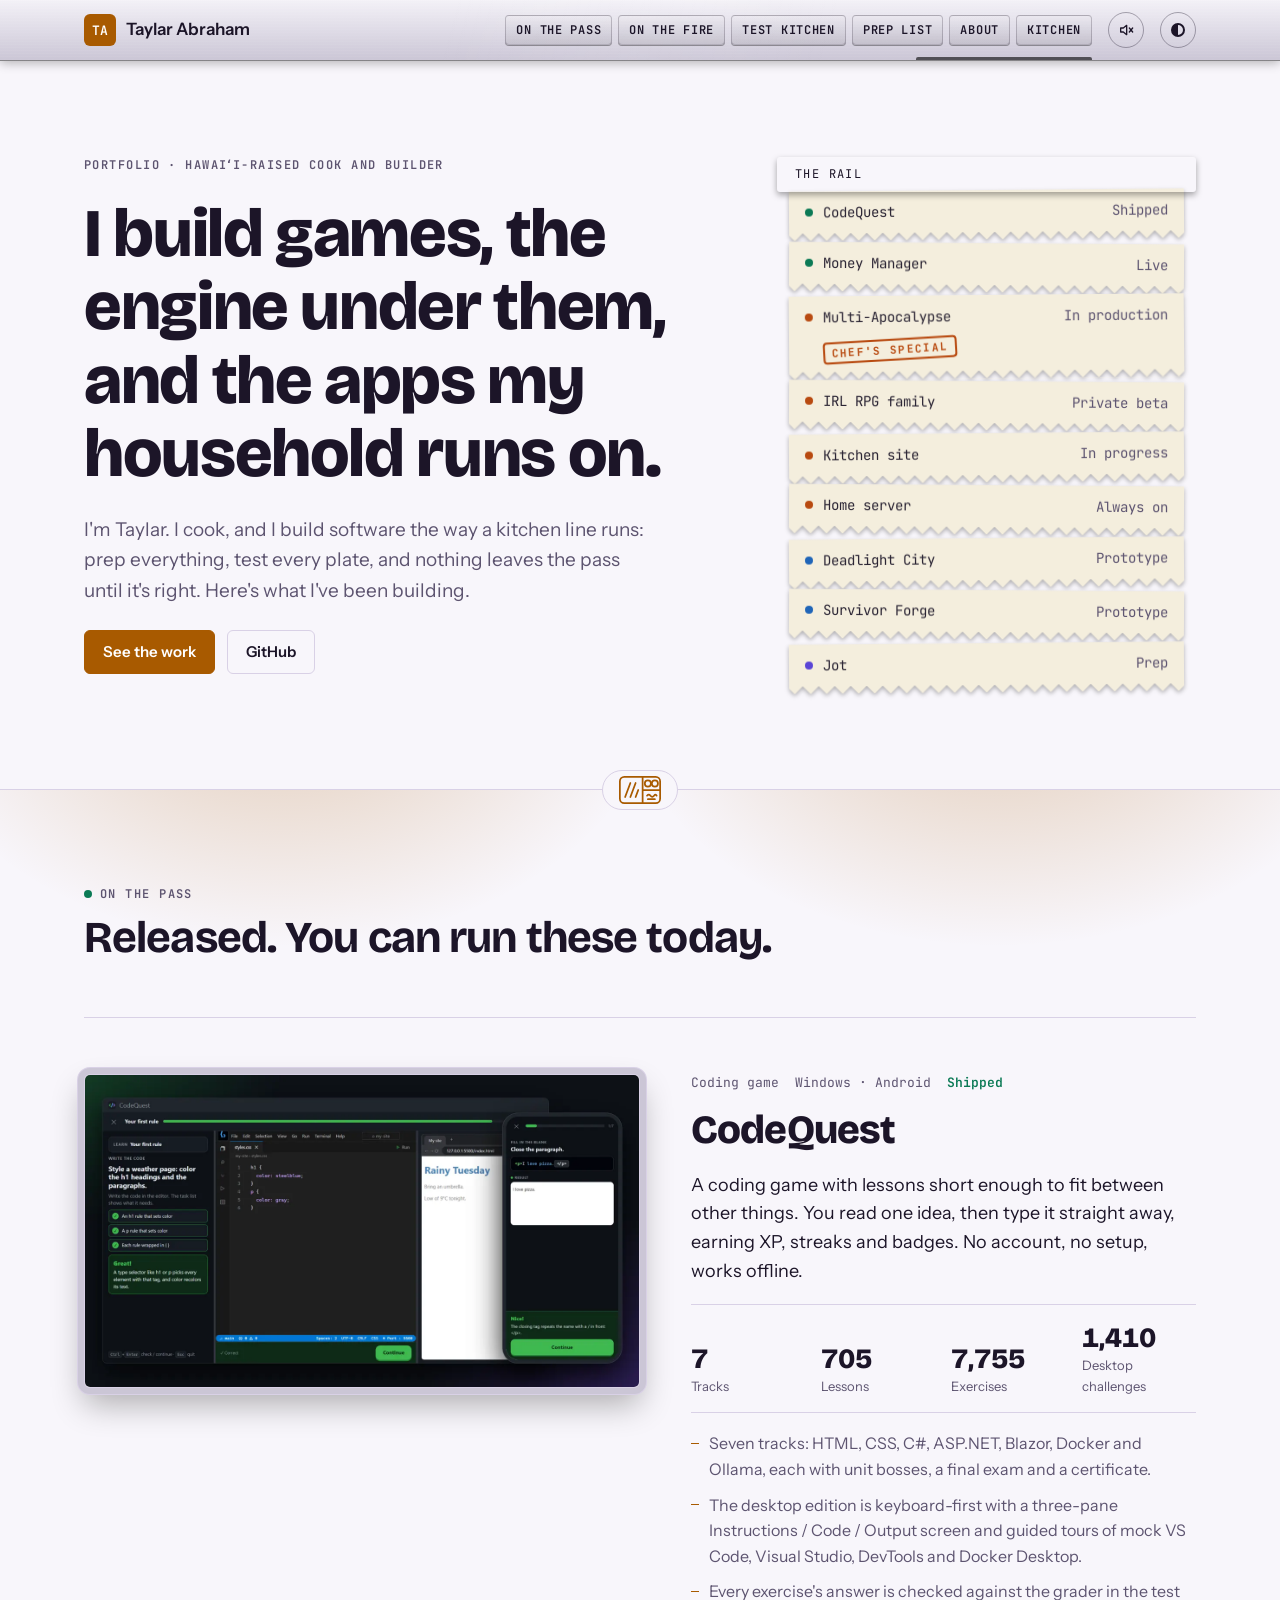
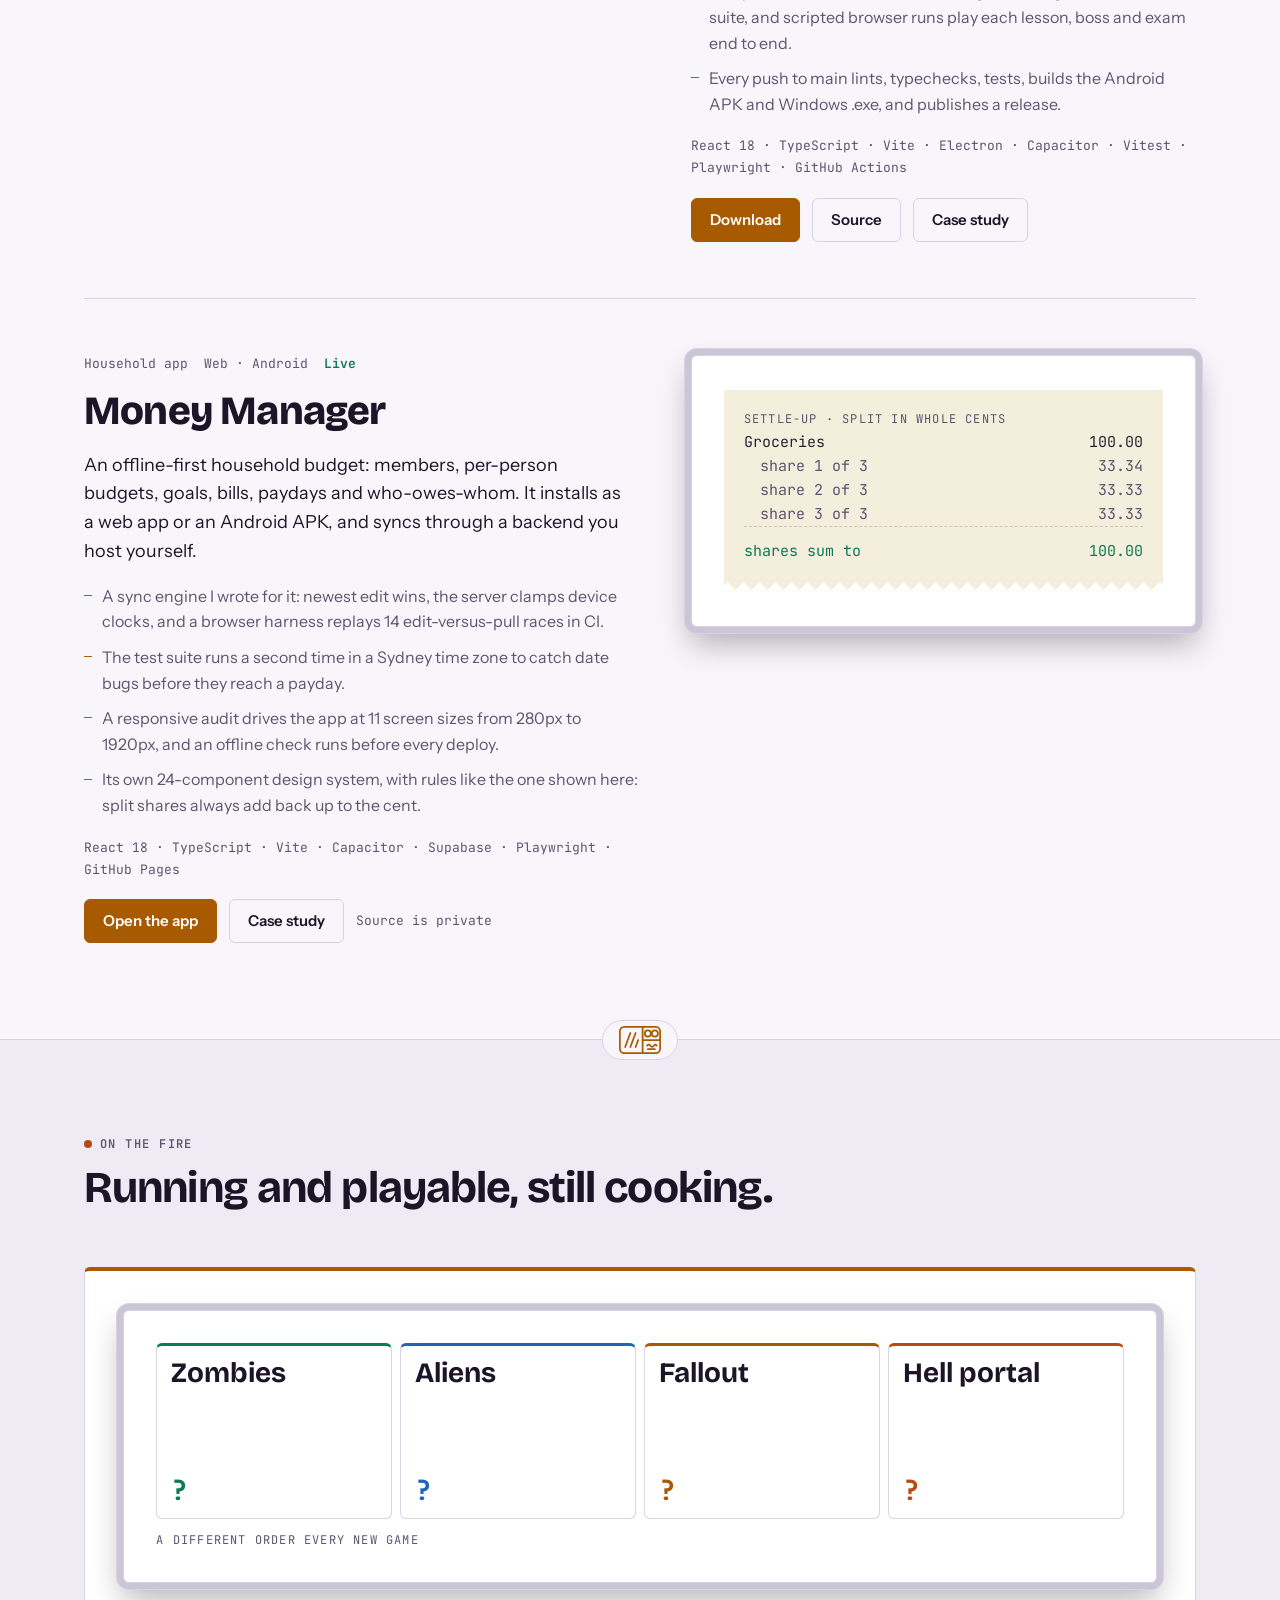
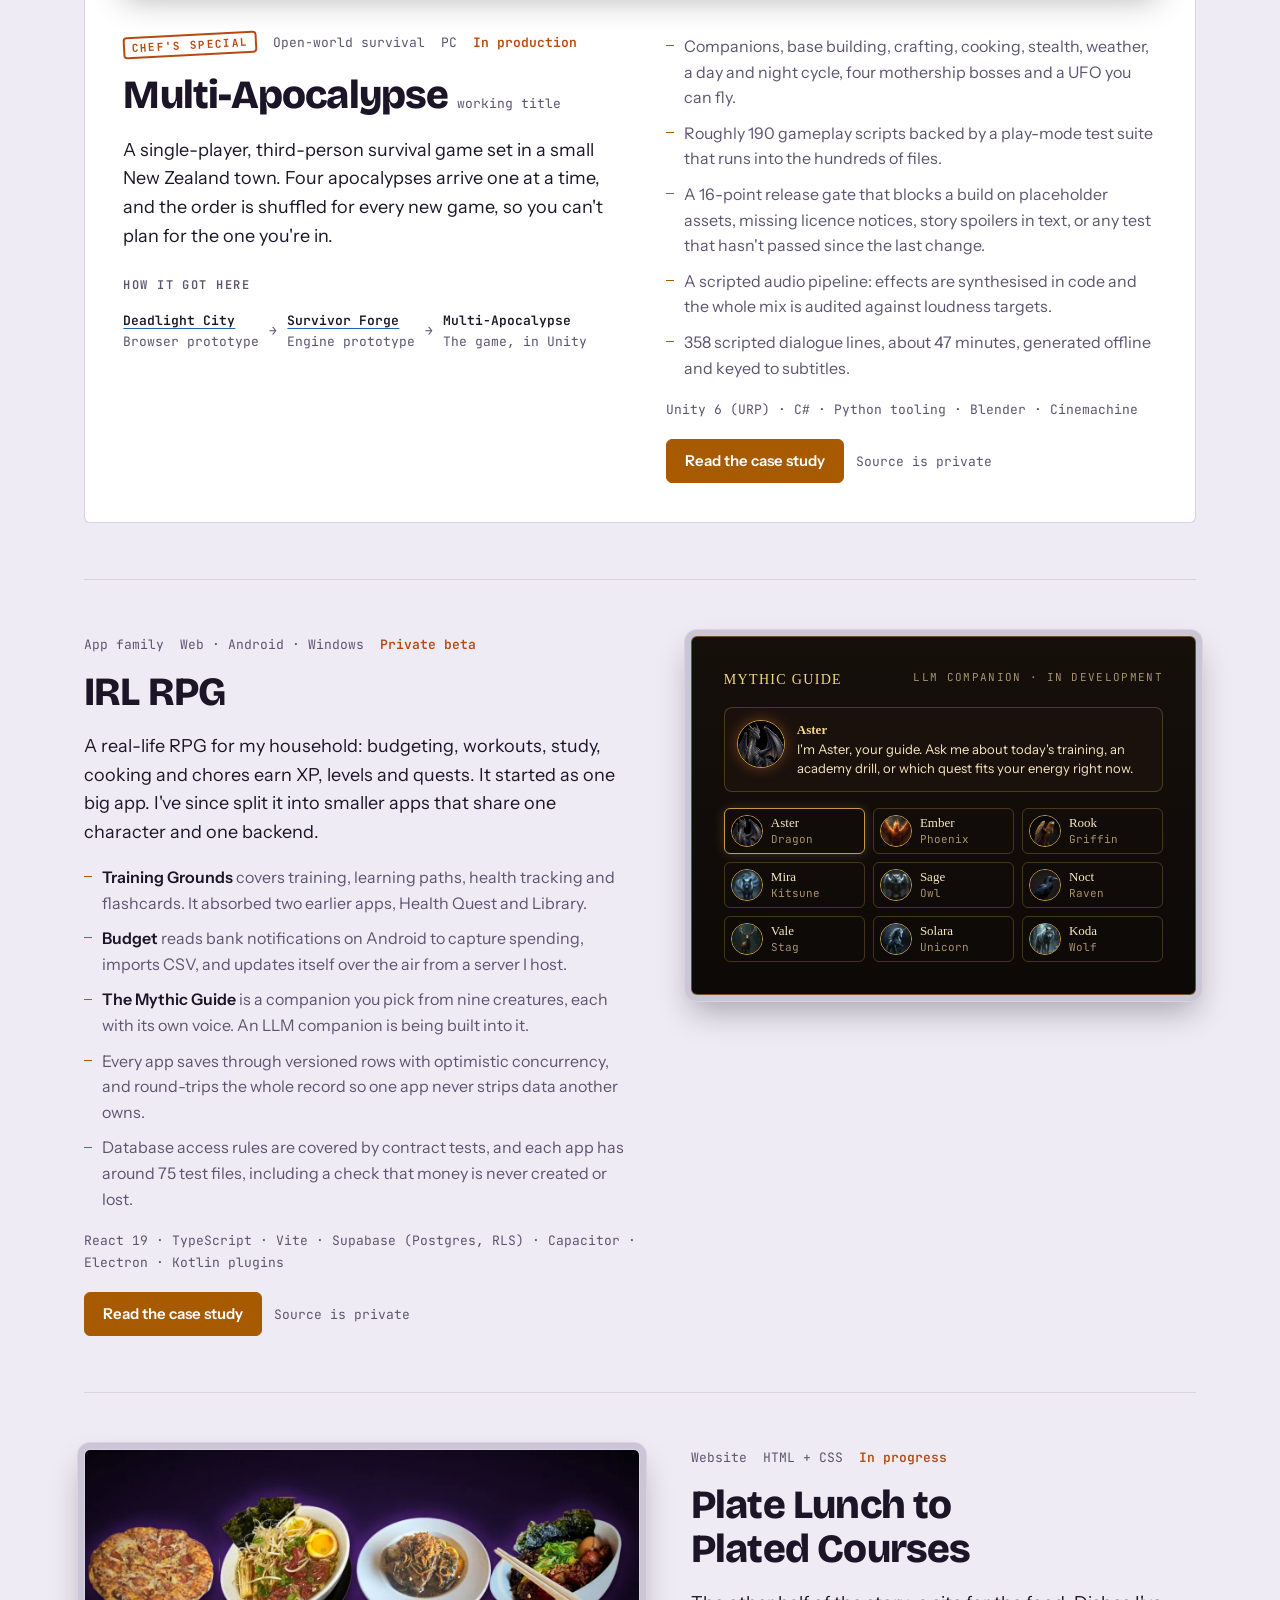
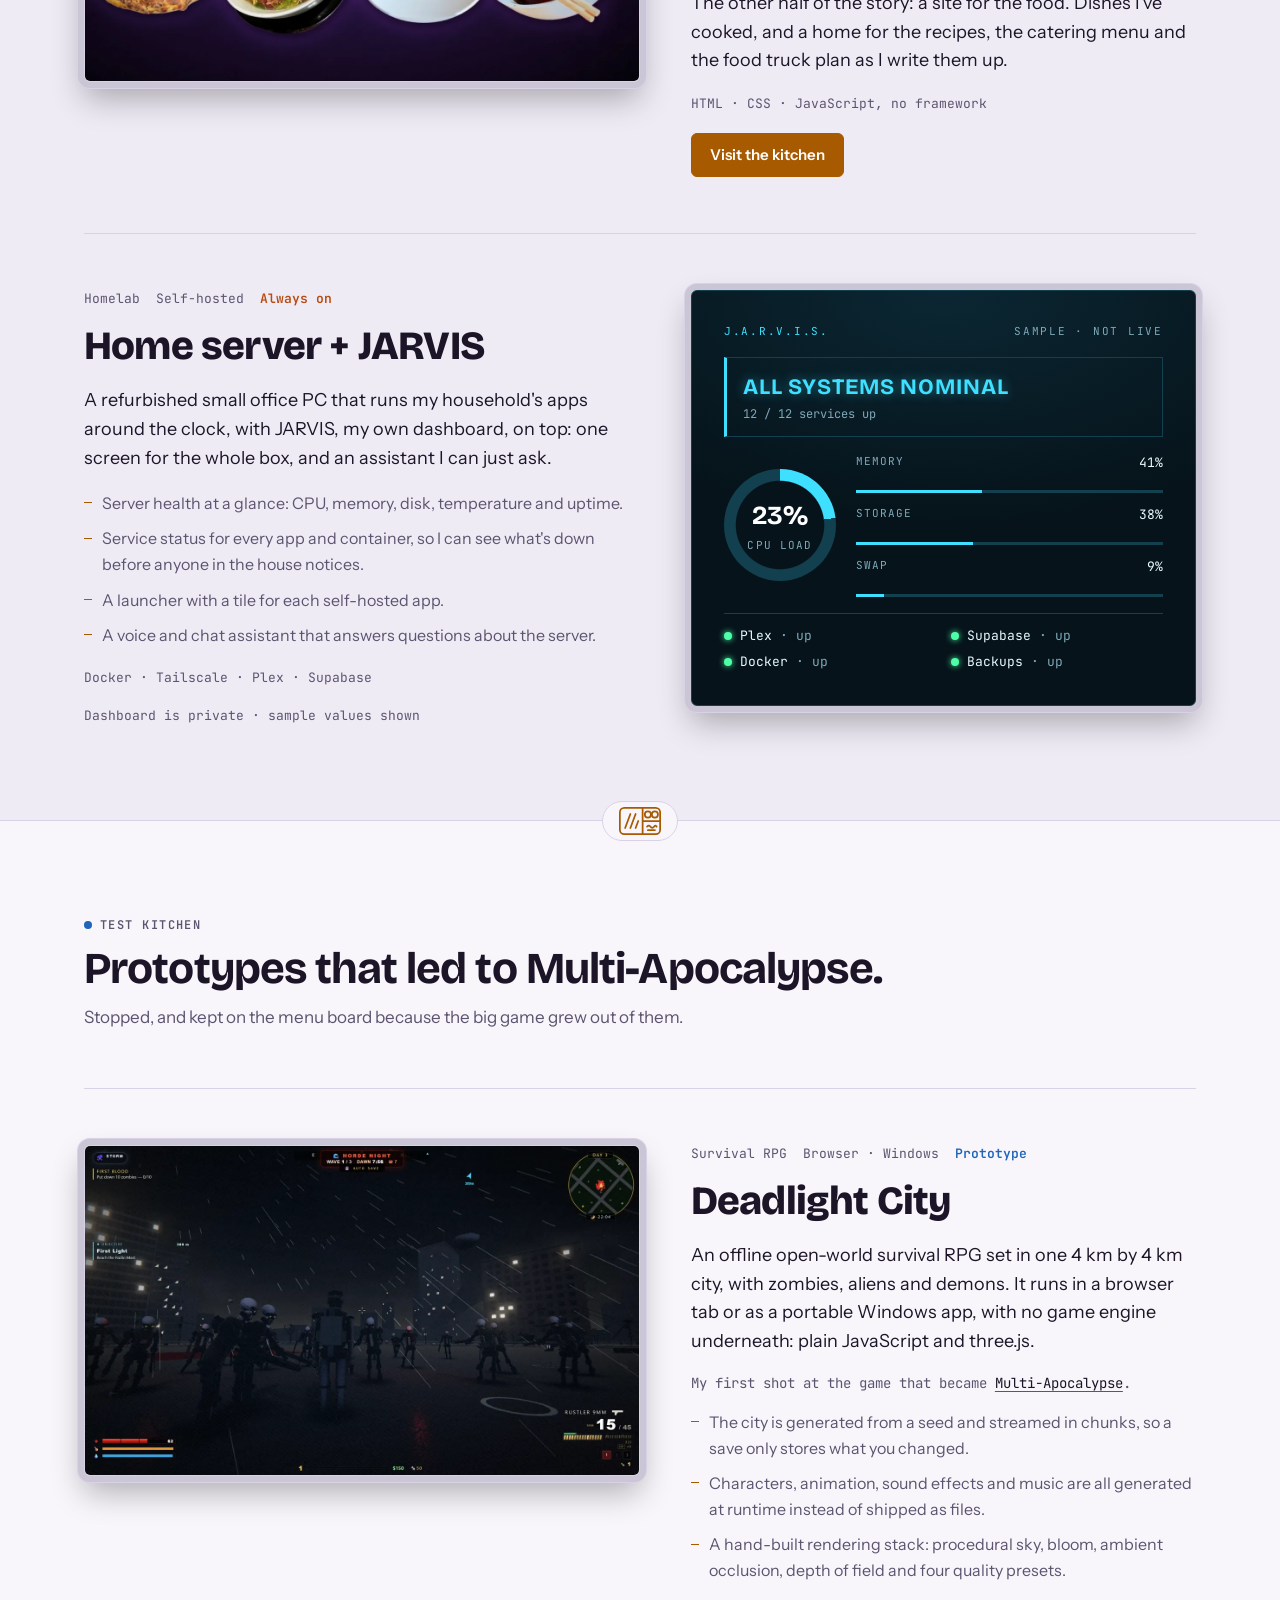
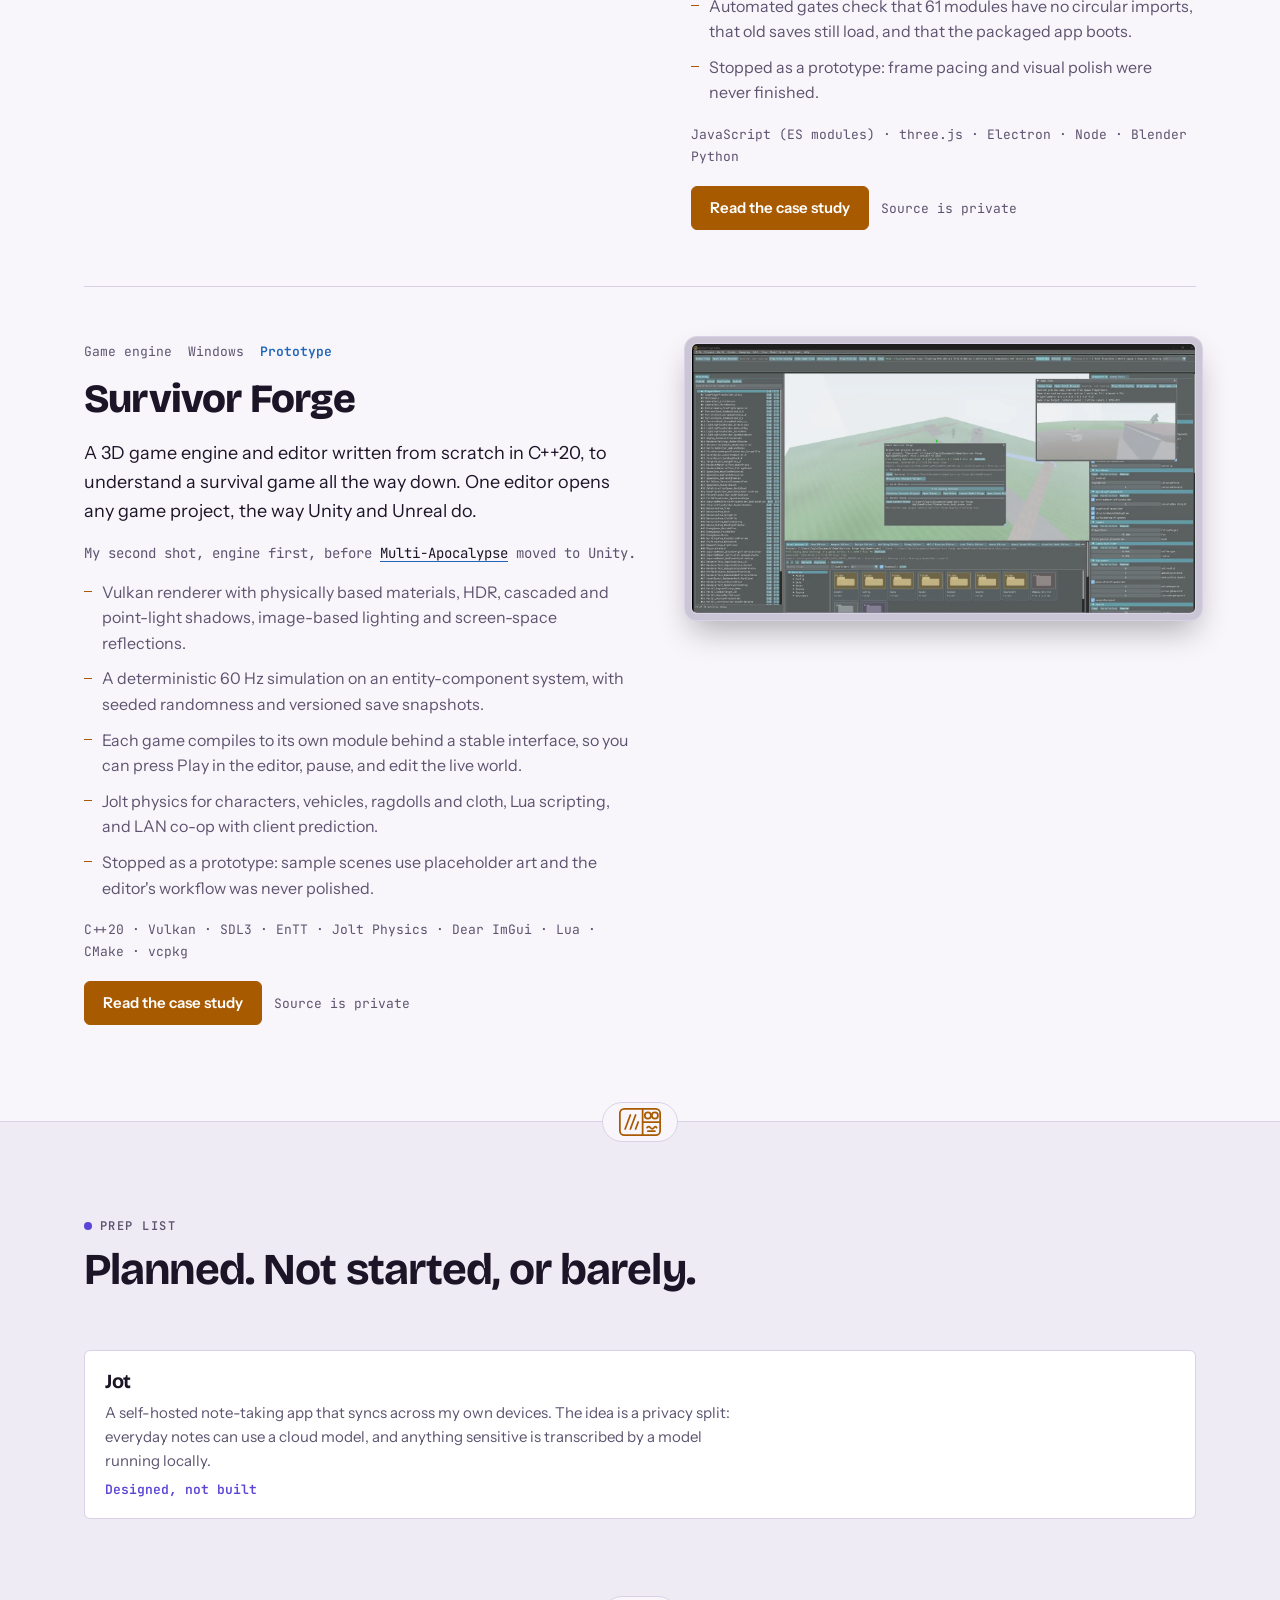
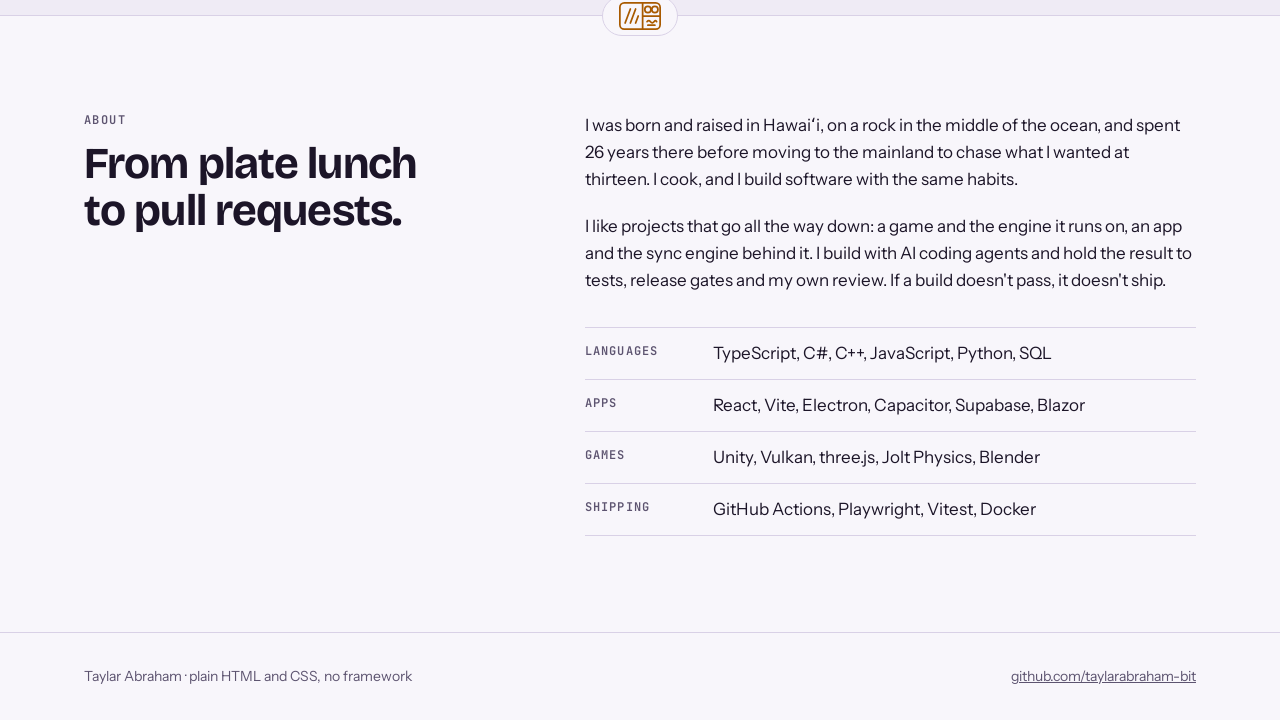
==== commit c7a0536c: "Give every project picture the same steel frame Every .shot now sits in one steel rim (a box-shadow " ====
--- a/index.html
+++ b/index.html
@@ -157,8 +157,8 @@
           </article>
 
           <article class="project project-flip" id="money-manager">
-            <div class="shot shot-type paper" style="view-transition-name: shot-money-manager" aria-hidden="true">
-              <div class="ledger">
+            <div class="shot shot-type" style="view-transition-name: shot-money-manager" aria-hidden="true">
+              <div class="ledger paper">
                 <p class="ledger-head">Settle-up · split in whole cents</p>
                 <p class="ledger-row"><span>Groceries</span><span>100.00</span></p>
                 <p class="ledger-row sub"><span>share 1 of 3</span><span>33.34</span></p>
--- a/css/style.css
+++ b/css/style.css
@@ -632,9 +632,6 @@
 .special .shot {
   position: static;
   min-height: 0;
-  padding: 0;
-  border: 0;
-  background: none;
 }
 .special .shuffle {
   grid-template-columns: repeat(4, minmax(0, 1fr));
@@ -721,18 +718,20 @@
   border: 1px solid var(--line);
   border-radius: var(--radius);
   background: var(--surface);
+  /* the shared frame: every picture sits in the same steel rim, like a plate on the pass */
+  box-shadow:
+    0 0 0 0.375rem var(--steel-lo),
+    0 0 0 calc(0.375rem + 1px) var(--line),
+    0 1rem 2rem rgb(0 0 0 / 0.3);
 }
 .shot img,
 .shot video {
   width: 100%;
 }
 
-/* A stand-in printed on paper reads as a receipt: no frame, extra room for the torn edge */
-.shot-type.paper {
-  background: var(--paper); /* .shot's surface would otherwise win over .paper */
-  border: 0;
-  border-radius: 0;
-  padding-bottom: calc(clamp(1.25rem, 3vw, 2rem) + var(--tooth));
+/* A receipt hanging inside the frame: extra room at the bottom for the torn edge */
+.ledger.paper {
+  padding: 1.25rem 1.25rem calc(1.25rem + var(--tooth));
 }
 
 /* The home server's JARVIS screen: always dark, like the real monitor. Sample values only. */
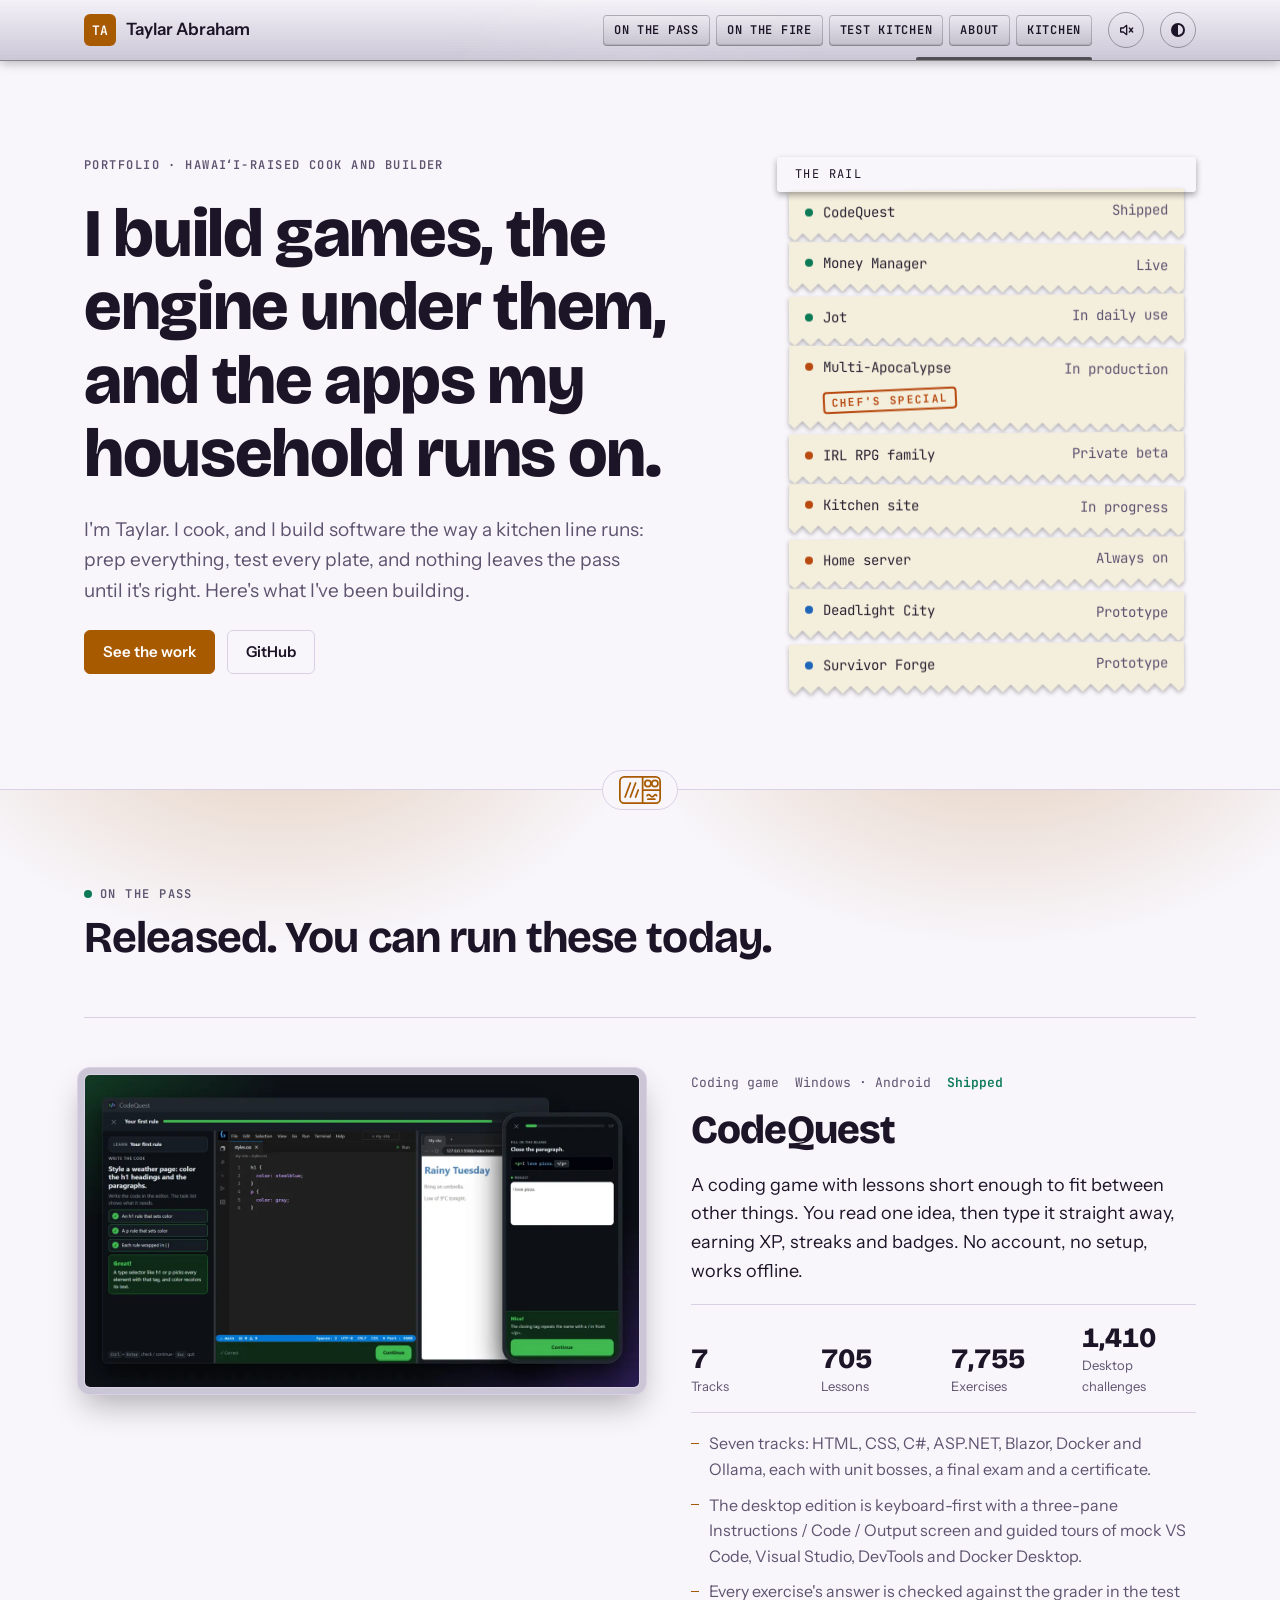
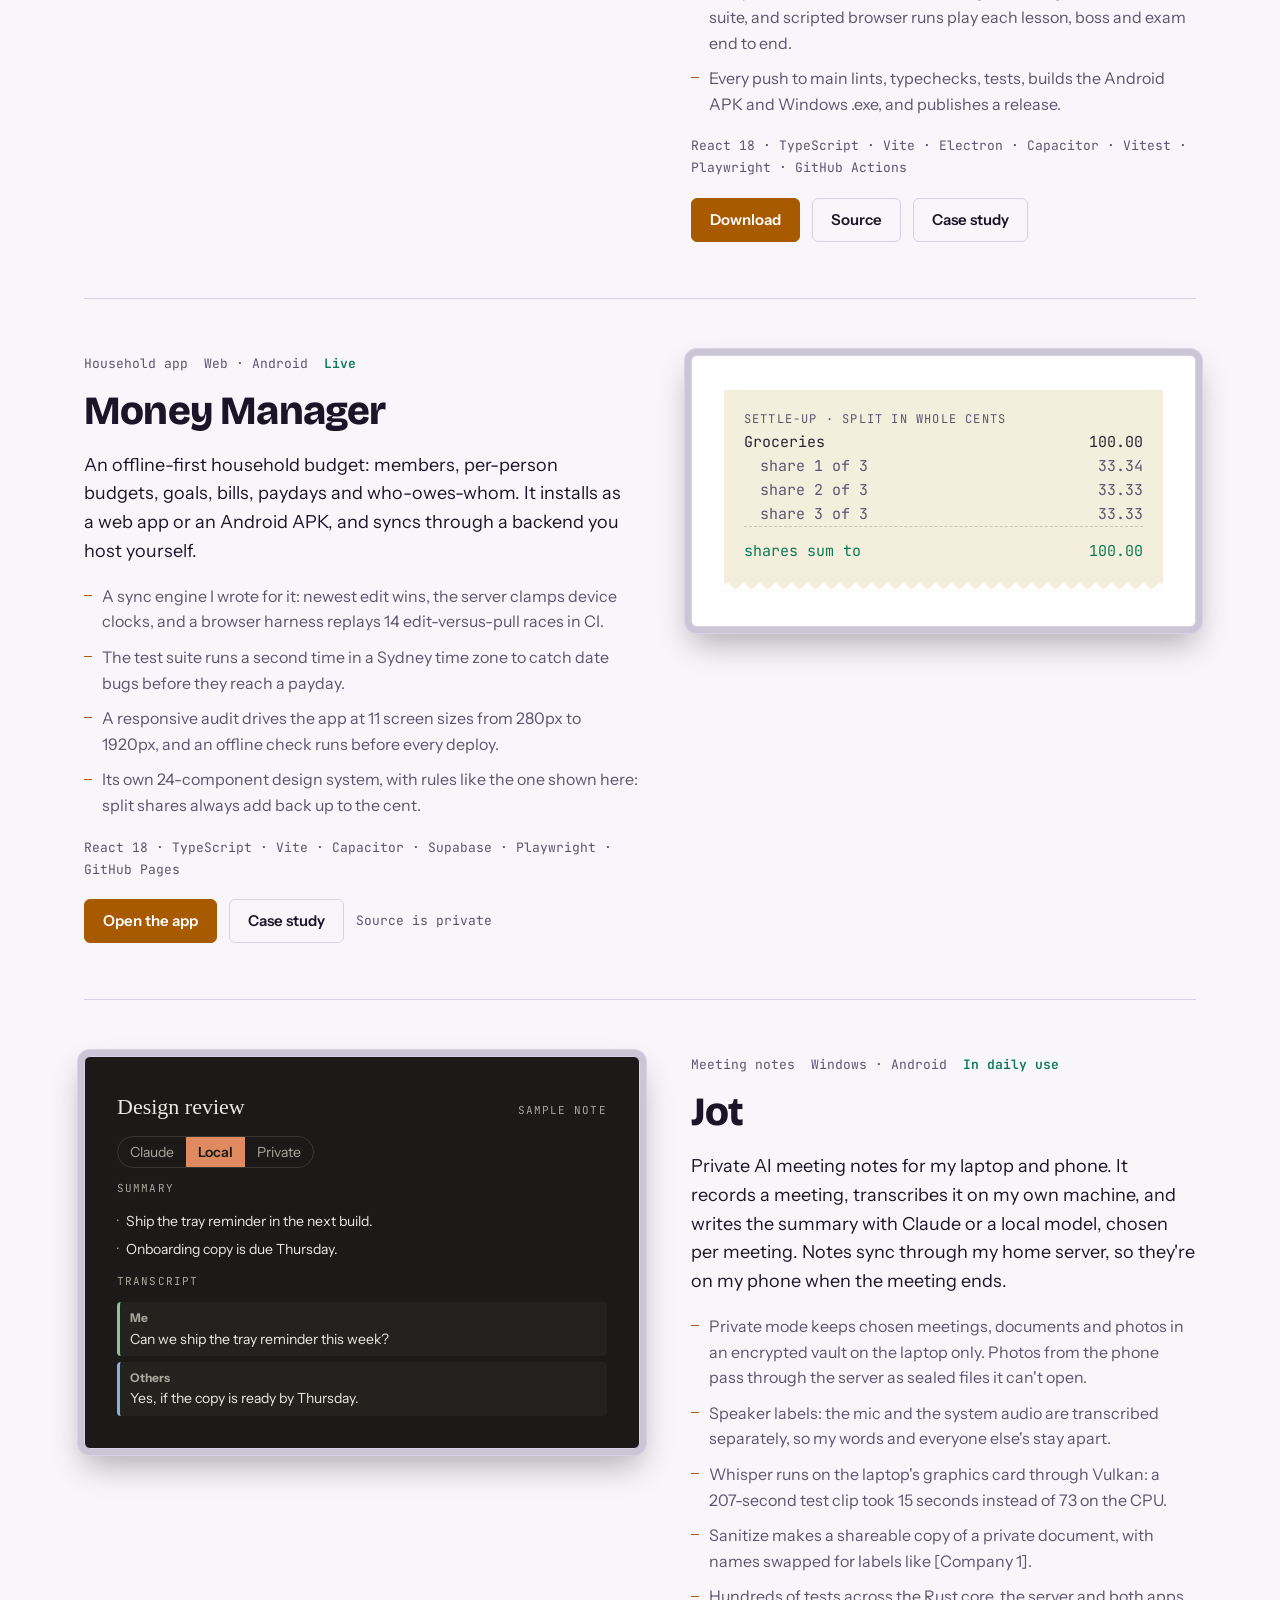
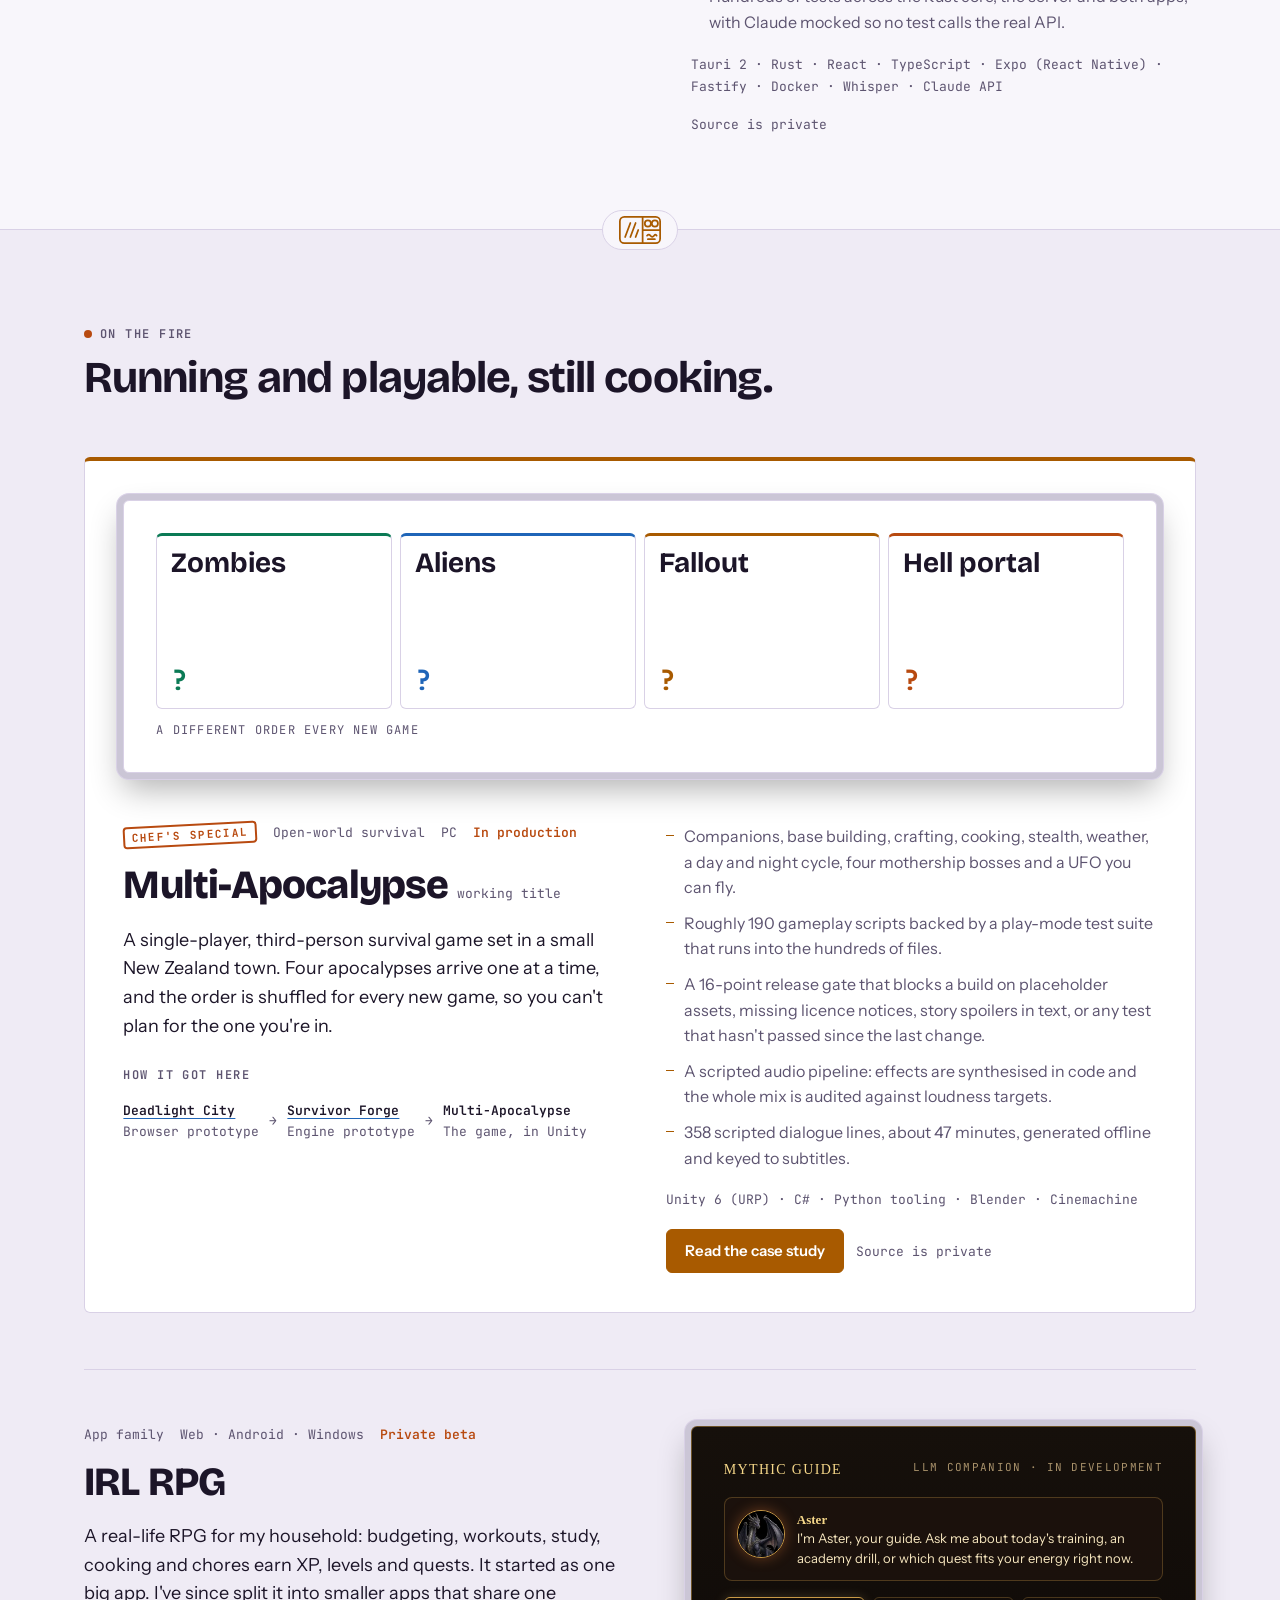
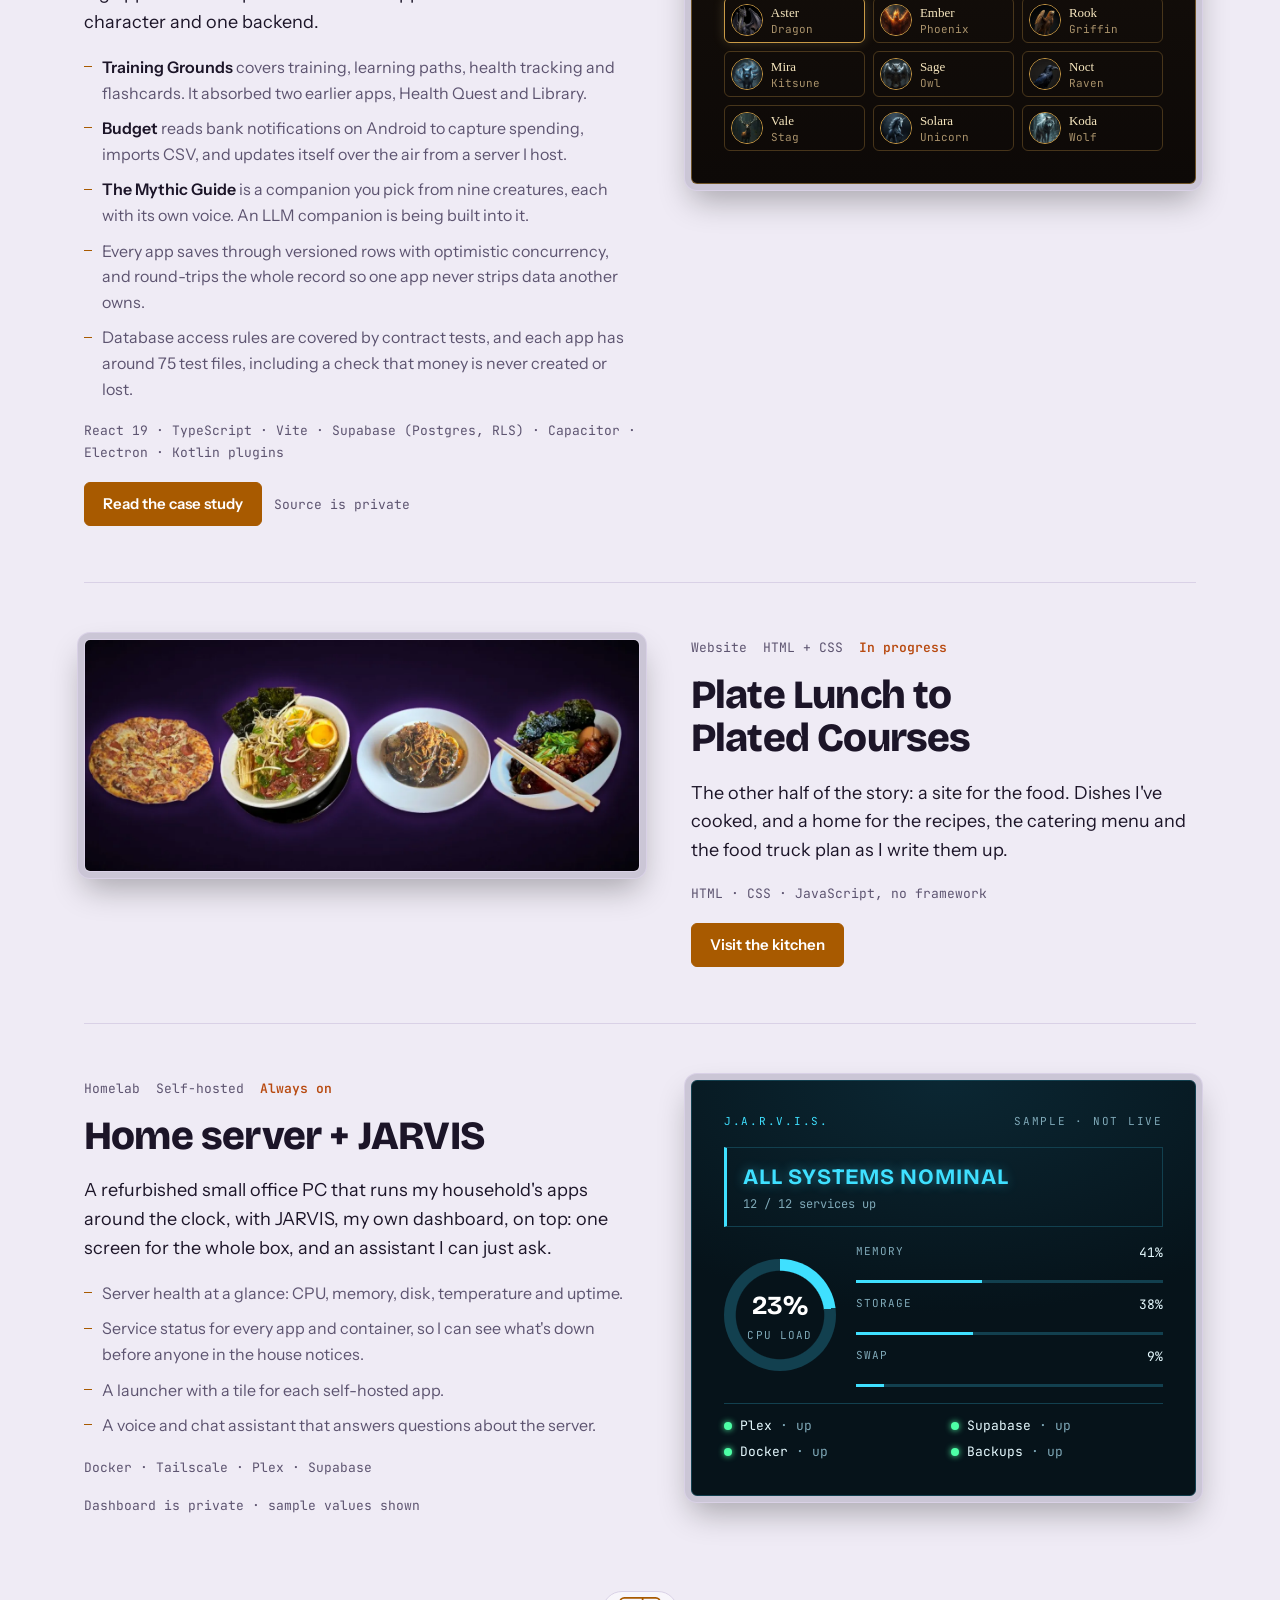
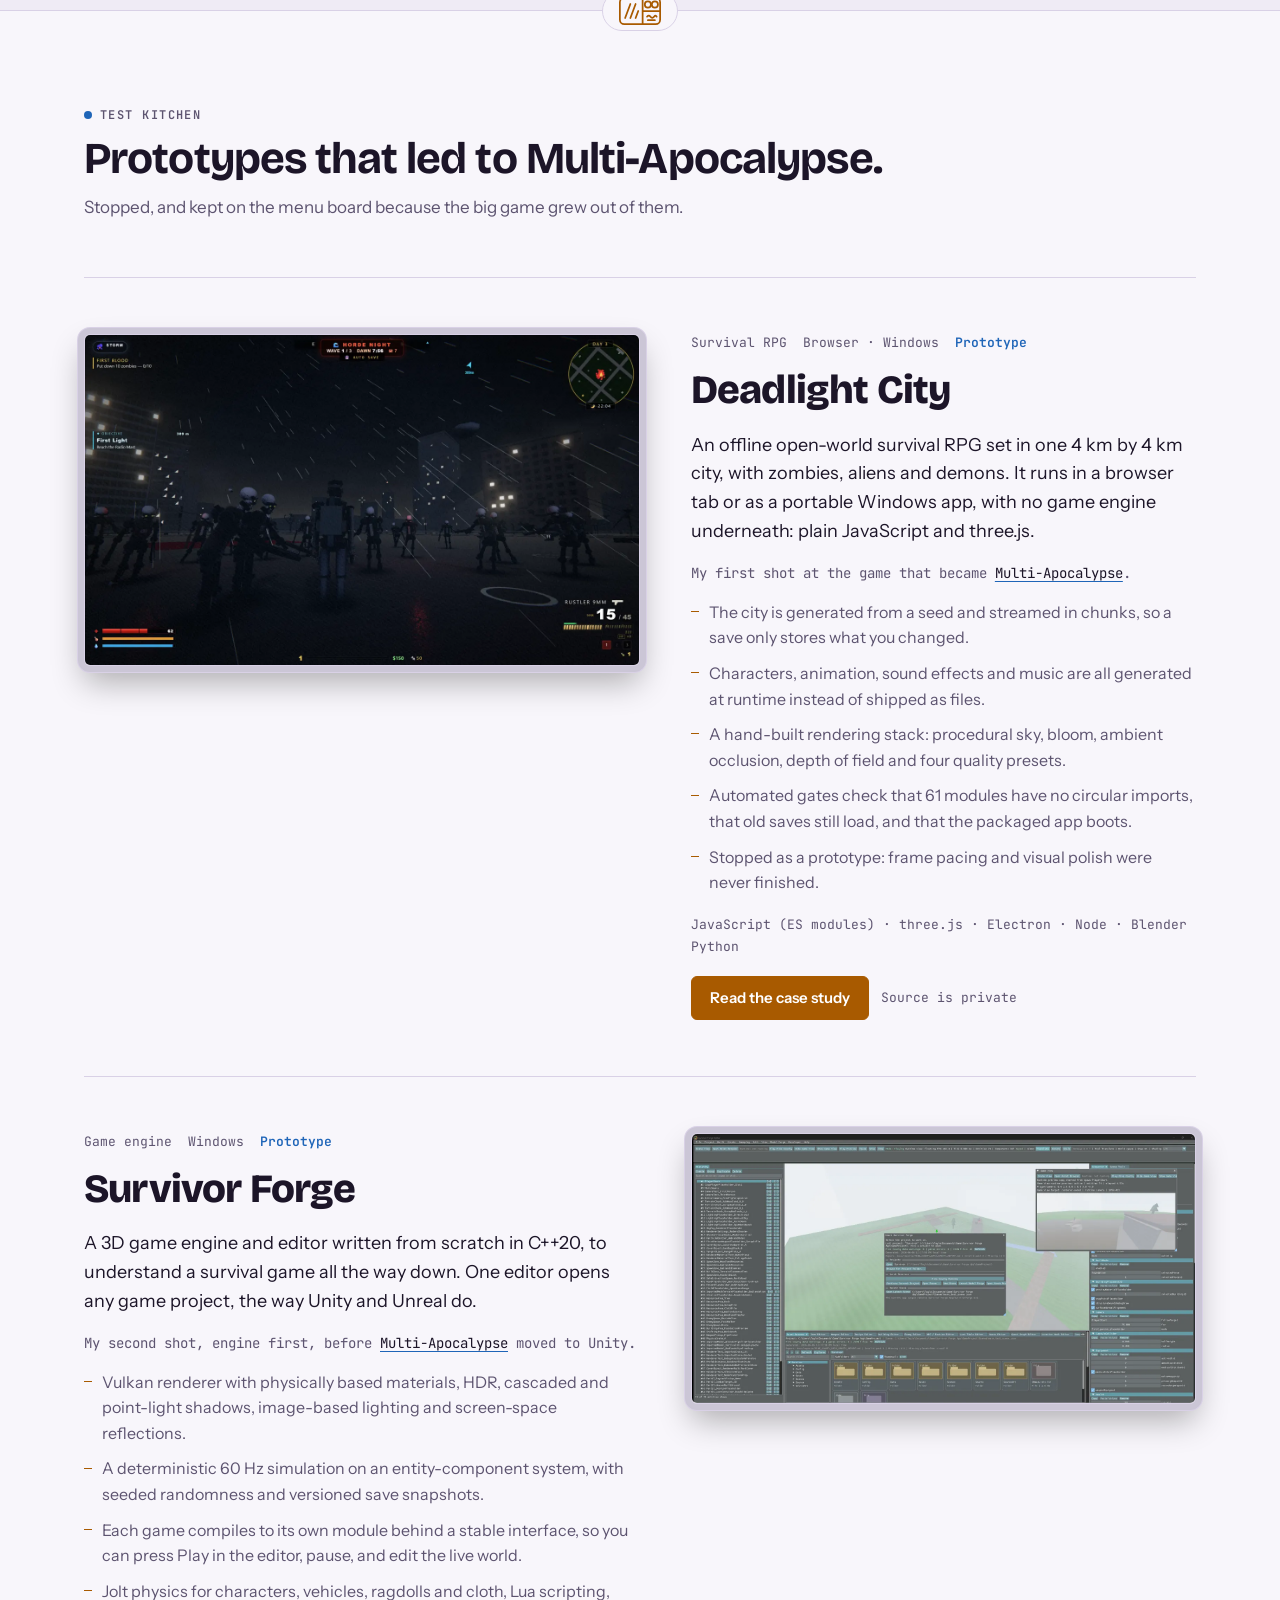
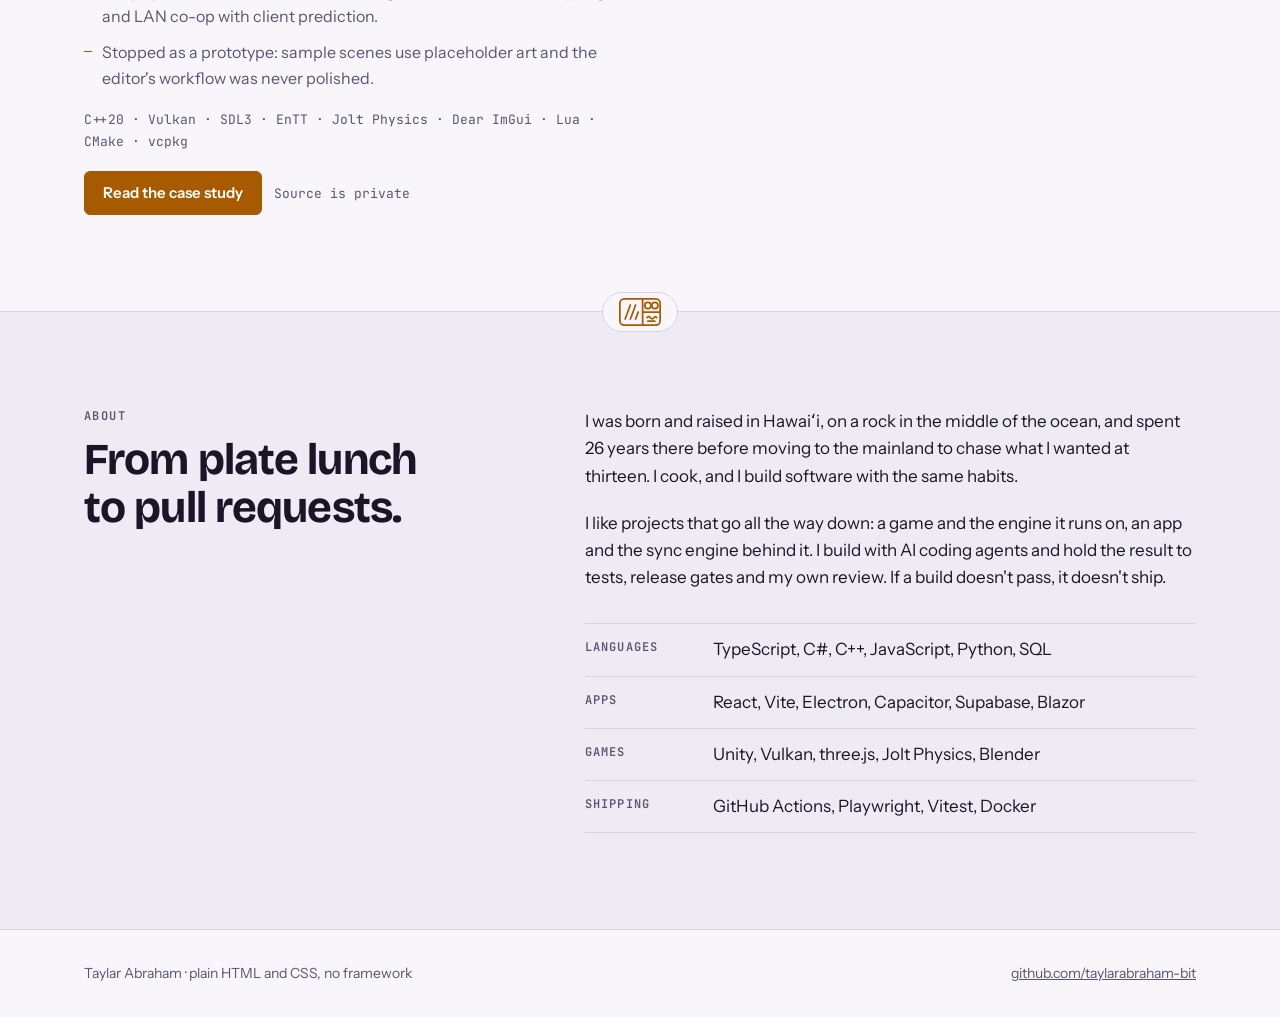
==== commit e9480c71: "Move Jot to On the pass, and retire the empty prep list Jot is finished, so it gets a full card afte" ====
--- a/index.html
+++ b/index.html
@@ -60,7 +60,6 @@
             <li><a href="#work">On the pass</a></li>
             <li><a href="#fire">On the fire</a></li>
             <li><a href="#test-kitchen">Test kitchen</a></li>
-            <li><a href="#prep">Prep list</a></li>
             <li><a href="#about">About</a></li>
             <li><a href="Projects/KitchenSite/">Kitchen</a></li>
           </ul>
@@ -98,13 +97,13 @@
             <ul class="rail-list">
               <li style="--i: 0"><a class="paper" href="#codequest"><span class="dot dot-live"></span>CodeQuest<span class="rail-state">Shipped</span></a></li>
               <li style="--i: 1"><a class="paper" href="#money-manager"><span class="dot dot-live"></span>Money Manager<span class="rail-state">Live</span></a></li>
-              <li style="--i: 2"><a class="paper" href="#multi-apocalypse"><span class="dot dot-fire"></span>Multi-Apocalypse<span class="rail-state">In production</span><span class="rail-special"><span class="stamp">Chef's special</span></span></a></li>
-              <li style="--i: 3"><a class="paper" href="#irl-rpg"><span class="dot dot-fire"></span>IRL RPG family<span class="rail-state">Private beta</span></a></li>
-              <li style="--i: 4"><a class="paper" href="#kitchen"><span class="dot dot-fire"></span>Kitchen site<span class="rail-state">In progress</span></a></li>
-              <li style="--i: 5"><a class="paper" href="#home-server"><span class="dot dot-fire"></span>Home server<span class="rail-state">Always on</span></a></li>
-              <li style="--i: 6"><a class="paper" href="#deadlight"><span class="dot dot-test"></span>Deadlight City<span class="rail-state">Prototype</span></a></li>
-              <li style="--i: 7"><a class="paper" href="#survivor-forge"><span class="dot dot-test"></span>Survivor Forge<span class="rail-state">Prototype</span></a></li>
-              <li style="--i: 8"><a class="paper" href="#prep"><span class="dot dot-prep"></span>Jot<span class="rail-state">Prep</span></a></li>
+              <li style="--i: 2"><a class="paper" href="#jot"><span class="dot dot-live"></span>Jot<span class="rail-state">In daily use</span></a></li>
+              <li style="--i: 3"><a class="paper" href="#multi-apocalypse"><span class="dot dot-fire"></span>Multi-Apocalypse<span class="rail-state">In production</span><span class="rail-special"><span class="stamp">Chef's special</span></span></a></li>
+              <li style="--i: 4"><a class="paper" href="#irl-rpg"><span class="dot dot-fire"></span>IRL RPG family<span class="rail-state">Private beta</span></a></li>
+              <li style="--i: 5"><a class="paper" href="#kitchen"><span class="dot dot-fire"></span>Kitchen site<span class="rail-state">In progress</span></a></li>
+              <li style="--i: 6"><a class="paper" href="#home-server"><span class="dot dot-fire"></span>Home server<span class="rail-state">Always on</span></a></li>
+              <li style="--i: 7"><a class="paper" href="#deadlight"><span class="dot dot-test"></span>Deadlight City<span class="rail-state">Prototype</span></a></li>
+              <li style="--i: 8"><a class="paper" href="#survivor-forge"><span class="dot dot-test"></span>Survivor Forge<span class="rail-state">Prototype</span></a></li>
             </ul>
           </aside>
         </div>
@@ -185,6 +184,44 @@
               <div class="links">
                 <a class="btn btn-primary" href="https://taylarabraham-bit.github.io/budget-app-money-manager/" rel="noopener">Open the app</a>
                 <a class="btn" href="work/money-manager/">Case study</a>
+                <span class="private">Source is private</span>
+              </div>
+            </div>
+          </article>
+
+          <article class="project" id="jot">
+            <!-- Made-up sample meeting in Jot's own dark theme: no real notes. -->
+            <div class="shot shot-type jot" style="view-transition-name: shot-jot" aria-hidden="true">
+              <p class="jot-head"><span>Design review</span><span>Sample note</span></p>
+              <p class="jot-modes"><span>Claude</span><span class="on">Local</span><span>Private</span></p>
+              <p class="jot-label">Summary</p>
+              <ul class="jot-summary">
+                <li>Ship the tray reminder in the next build.</li>
+                <li>Onboarding copy is due Thursday.</li>
+              </ul>
+              <p class="jot-label">Transcript</p>
+              <ul class="jot-transcript">
+                <li class="jot-me"><b>Me</b>Can we ship the tray reminder this week?</li>
+                <li><b>Others</b>Yes, if the copy is ready by Thursday.</li>
+              </ul>
+            </div>
+            <div class="project-body">
+              <p class="meta"><span>Meeting notes</span><span>Windows · Android</span><span class="state state-live">In daily use</span></p>
+              <h3>Jot</h3>
+              <p class="pitch">
+                Private AI meeting notes for my laptop and phone. It records a meeting, transcribes it
+                on my own machine, and writes the summary with Claude or a local model, chosen per
+                meeting. Notes sync through my home server, so they're on my phone when the meeting ends.
+              </p>
+              <ul class="notes">
+                <li>Private mode keeps chosen meetings, documents and photos in an encrypted vault on the laptop only. Photos from the phone pass through the server as sealed files it can't open.</li>
+                <li>Speaker labels: the mic and the system audio are transcribed separately, so my words and everyone else's stay apart.</li>
+                <li>Whisper runs on the laptop's graphics card through Vulkan: a 207-second test clip took 15 seconds instead of 73 on the CPU.</li>
+                <li>Sanitize makes a shareable copy of a private document, with names swapped for labels like [Company 1].</li>
+                <li>Hundreds of tests across the Rust core, the server and both apps, with Claude mocked so no test calls the real API.</li>
+              </ul>
+              <p class="stack">Tauri 2 · Rust · React · TypeScript · Expo (React Native) · Fastify · Docker · Whisper · Claude API</p>
+              <div class="links">
                 <span class="private">Source is private</span>
               </div>
             </div>
@@ -437,29 +474,8 @@
         </div>
       </section>
 
-      <!-- ───────────── Prep list ───────────── -->
-      <section class="tier tier-alt" id="prep" aria-labelledby="prep-title">
-        <div class="wrap">
-          <header class="tier-head">
-            <p class="eyebrow"><span class="dot dot-prep"></span>Prep list</p>
-            <h2 id="prep-title">Planned. Not started, or barely.</h2>
-          </header>
-          <ul class="prep-grid">
-            <li class="prep prep-lead">
-              <h3>Jot</h3>
-              <p>
-                A self-hosted note-taking app that syncs across my own devices. The idea is a
-                privacy split: everyday notes can use a cloud model, and anything sensitive is
-                transcribed by a model running locally.
-              </p>
-              <p class="prep-state">Designed, not built</p>
-            </li>
-          </ul>
-        </div>
-      </section>
-
       <!-- ───────────── About ───────────── -->
-      <section class="tier" id="about" aria-labelledby="about-title">
+      <section class="tier tier-alt" id="about" aria-labelledby="about-title">
         <div class="wrap about-grid">
           <div>
             <p class="eyebrow">About</p>
--- a/css/style.css
+++ b/css/style.css
@@ -734,6 +734,81 @@
   padding: 1.25rem 1.25rem calc(1.25rem + var(--tooth));
 }
 
+/* Jot's note view in its own dark theme: warm charcoal, clay accent, serif titles. Sample content only. */
+.shot-type.jot {
+  --clay: #e08a5f;
+  --jot-ink: #ece9e2;
+  --jot-dim: #a9a69d;
+  --jot-line: rgb(255 255 255 / 0.12);
+  align-content: start;
+  gap: 0.75rem;
+  background: #1b1a18;
+  color: var(--jot-ink);
+  font-family: var(--body);
+  font-size: 0.875rem;
+}
+.jot-head {
+  display: flex;
+  justify-content: space-between;
+  align-items: baseline;
+  gap: 1rem;
+}
+.jot-head span:first-child {
+  font-family: 'Source Serif 4', Georgia, serif;
+  font-size: 1.375rem;
+}
+.jot-head span:last-child,
+.jot-label {
+  font-family: var(--mono);
+  font-size: 0.6875rem;
+  letter-spacing: 0.1em;
+  text-transform: uppercase;
+  color: var(--jot-dim);
+}
+.jot-modes {
+  display: flex;
+  width: fit-content;
+  border: 1px solid var(--jot-line);
+  border-radius: 999px;
+  overflow: hidden;
+}
+.jot-modes span {
+  padding: 0.25rem 0.75rem;
+  color: var(--jot-dim);
+}
+.jot-modes .on {
+  background: var(--clay);
+  color: #1b1a18;
+  font-weight: 600;
+}
+.jot-summary,
+.jot-transcript {
+  display: grid;
+  gap: 0.375rem;
+  padding: 0;
+  list-style: none;
+}
+.jot-summary li::before {
+  content: '·';
+  margin-right: 0.5rem;
+  color: var(--clay);
+}
+/* one calm edge colour per speaker, as in the app */
+.jot-transcript li {
+  padding: 0.375rem 0.625rem;
+  border-left: 3px solid #8fb0d6;
+  border-radius: 4px;
+  background: #24221f;
+}
+.jot-transcript .jot-me {
+  border-left-color: #8fc29b;
+}
+.jot-transcript b {
+  display: block;
+  font-size: 0.75rem;
+  color: var(--jot-dim);
+}
+
 /* The home server's JARVIS screen: always dark, like the real monitor. Sample values only. */
 .shot-type.jarvis {
   --hud: #3fe0ff;
@@ -1127,41 +1202,6 @@
 
 /* ── Prep list ──────────────────────────────────────── */
 
-.prep-grid {
-  display: grid;
-  grid-template-columns: repeat(auto-fit, minmax(13rem, 1fr));
-  gap: 1rem;
-}
-
-.prep {
-  display: grid;
-  align-content: start;
-  gap: 0.5rem;
-  padding: 1.25rem;
-  border: 1px dashed var(--line);
-  border-radius: var(--radius);
-}
-.prep h3 {
-  font-size: 1.25rem;
-  font-weight: 700;
-}
-.prep p {
-  color: var(--muted);
-  font-size: 0.9375rem;
-}
-.prep-lead {
-  grid-column: 1 / -1;
-  border-style: solid;
-  background: var(--surface);
-}
-.prep-lead p {
-  max-width: 40rem;
-}
-.prep .prep-state {
-  font: 600 0.8125rem var(--mono);
-  color: var(--prep);
-}
-
 /* ── About ──────────────────────────────────────────── */
 
 .about-grid {
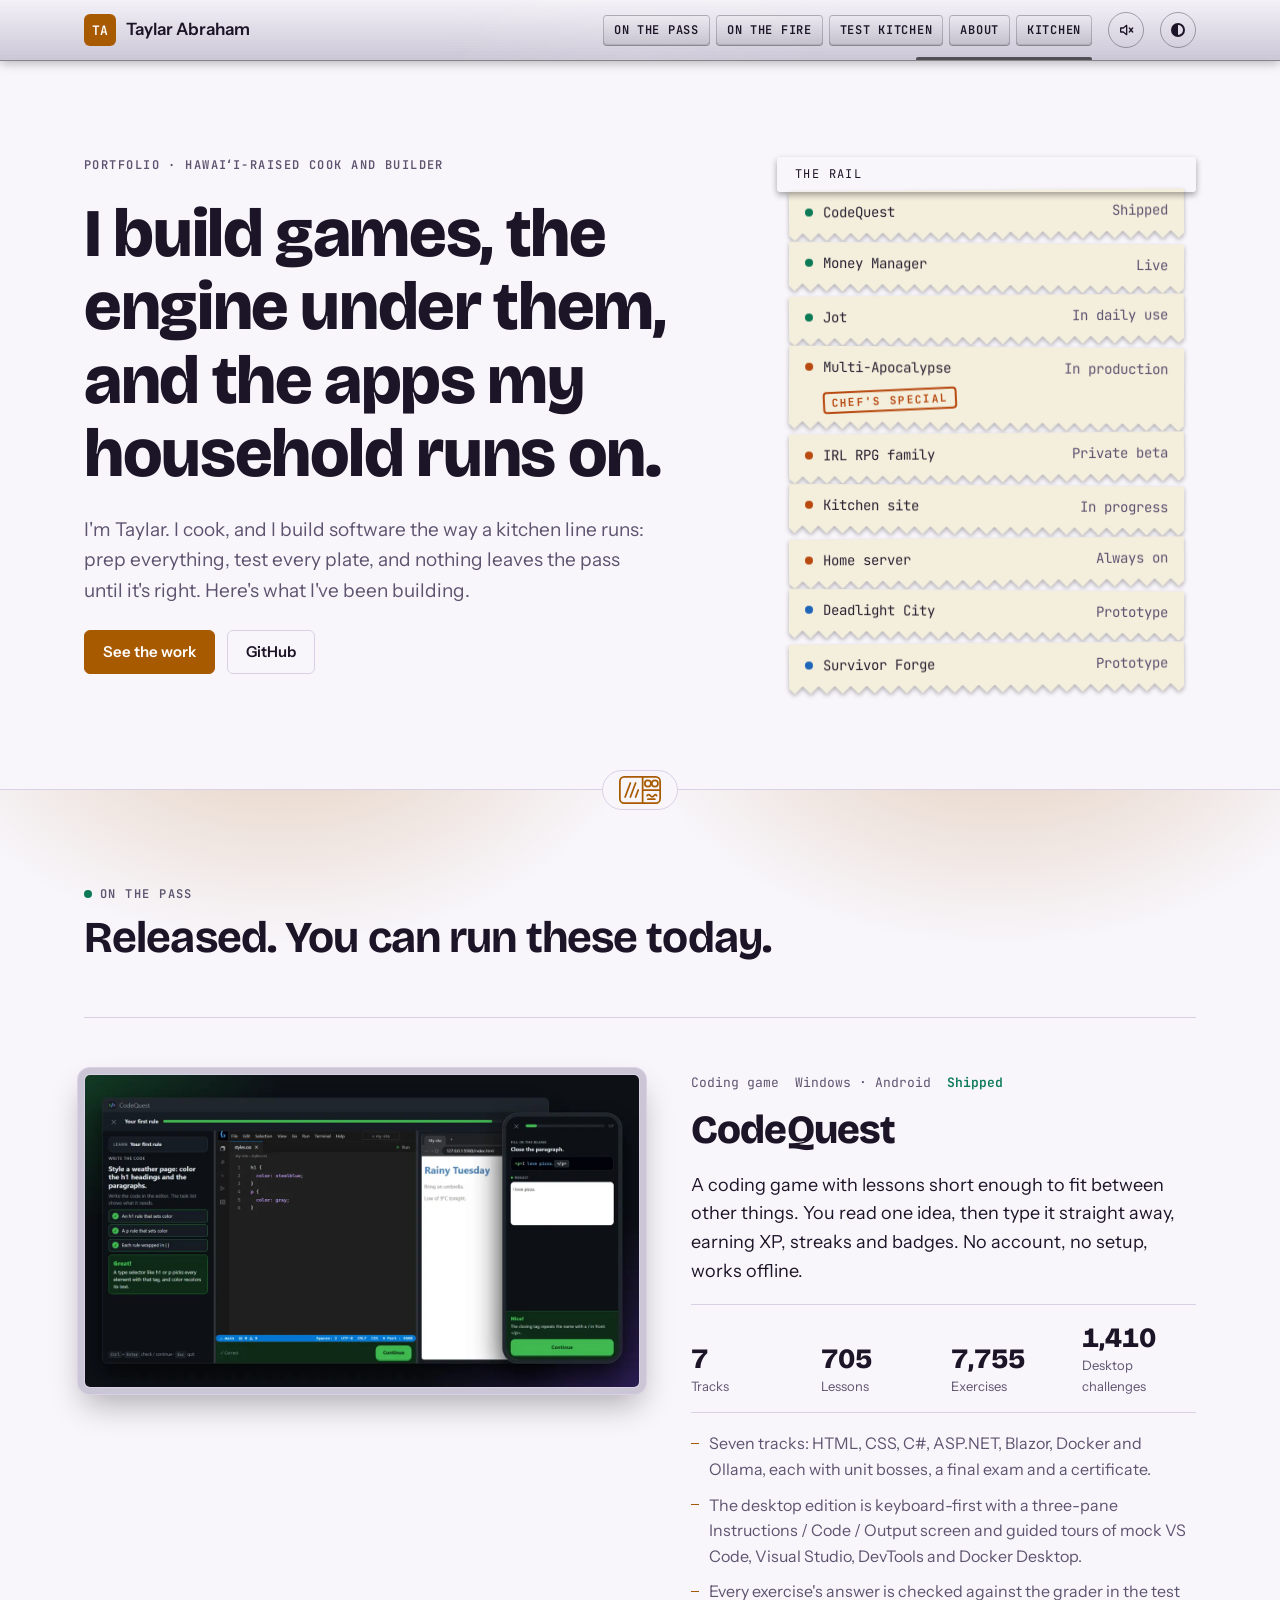
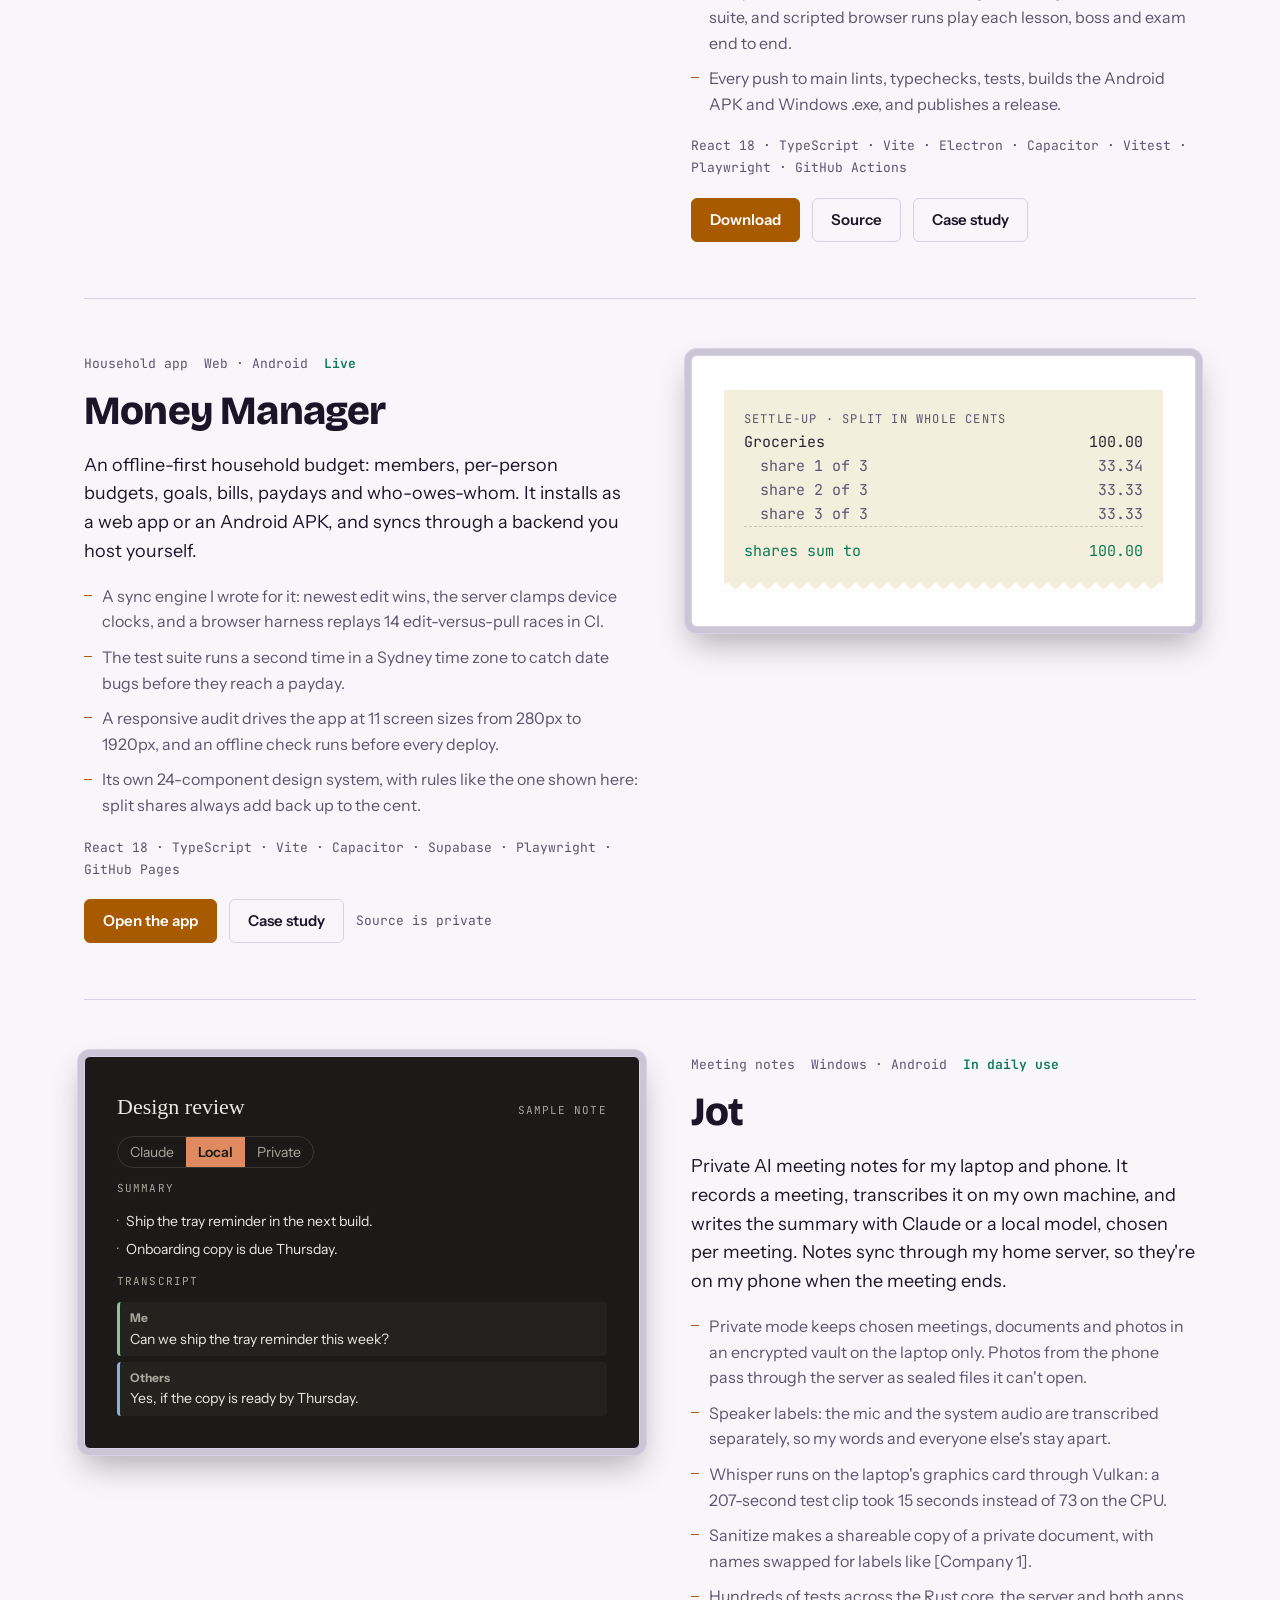
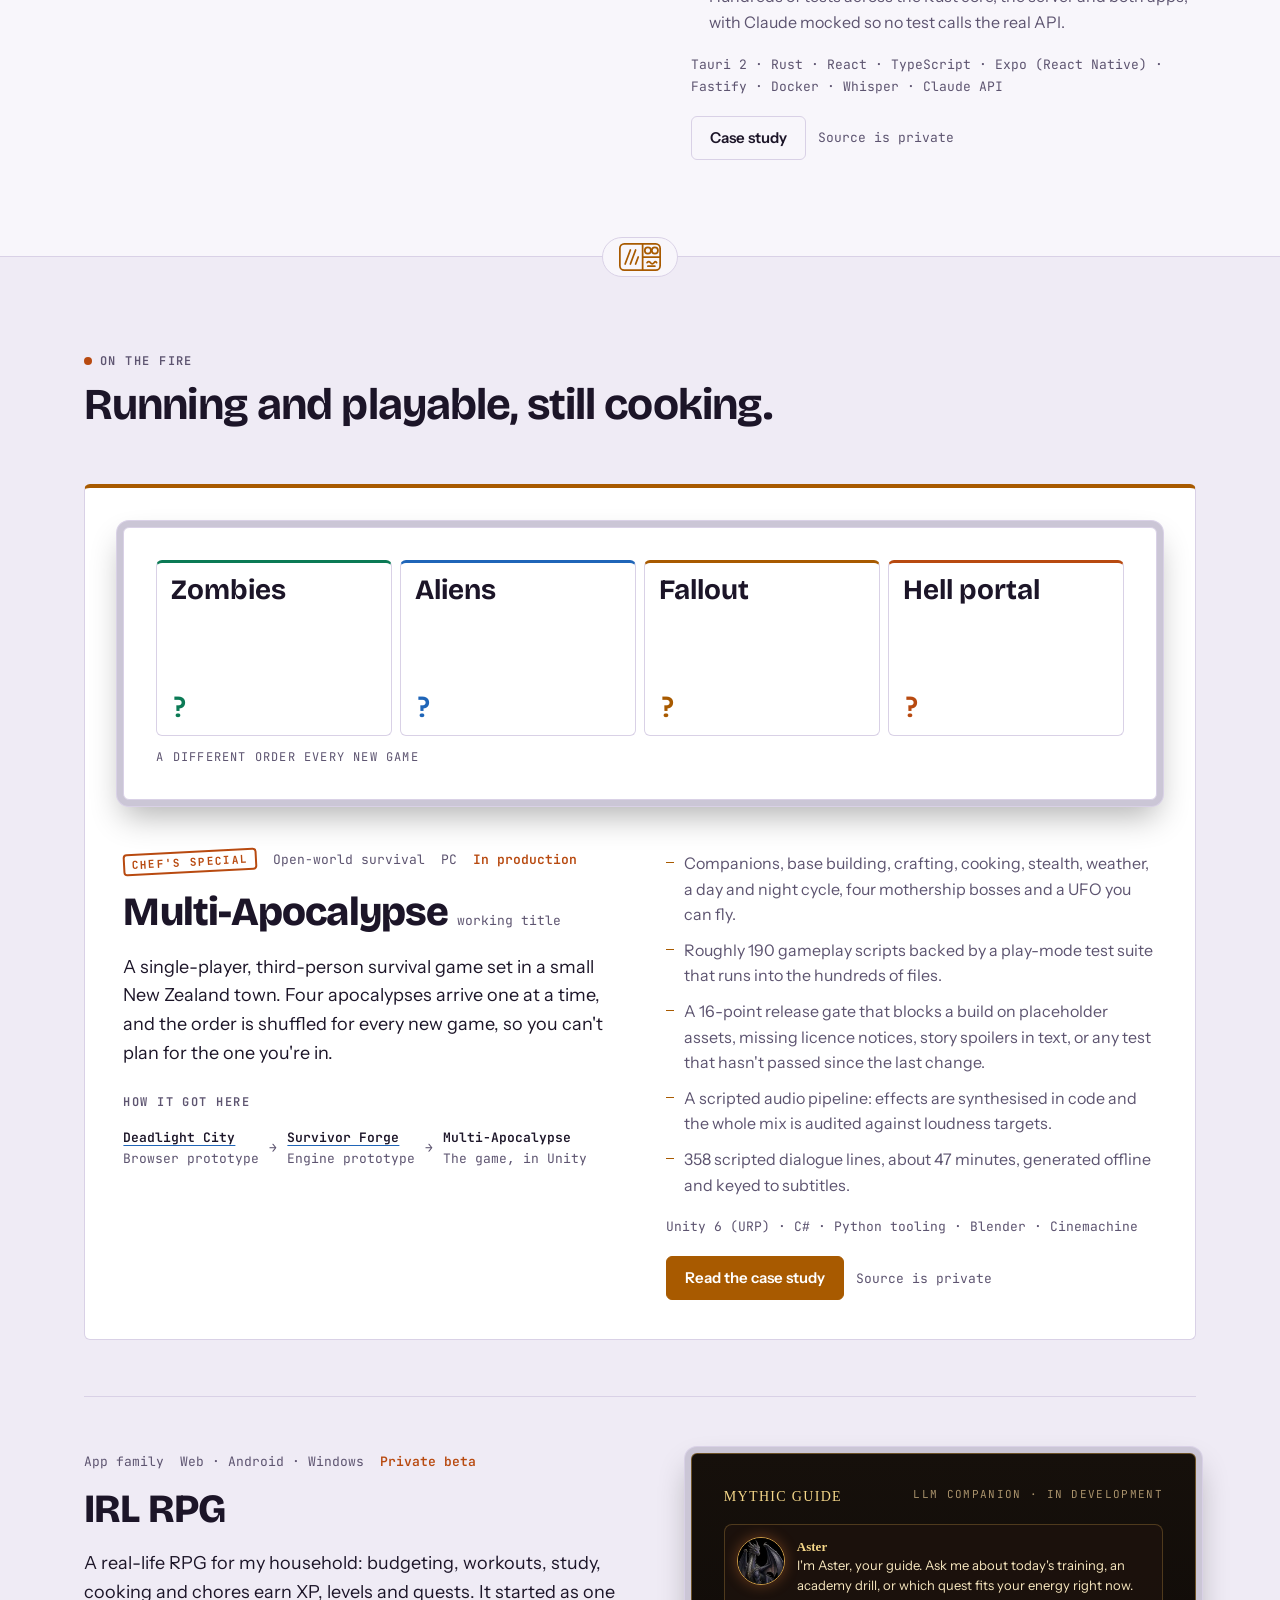
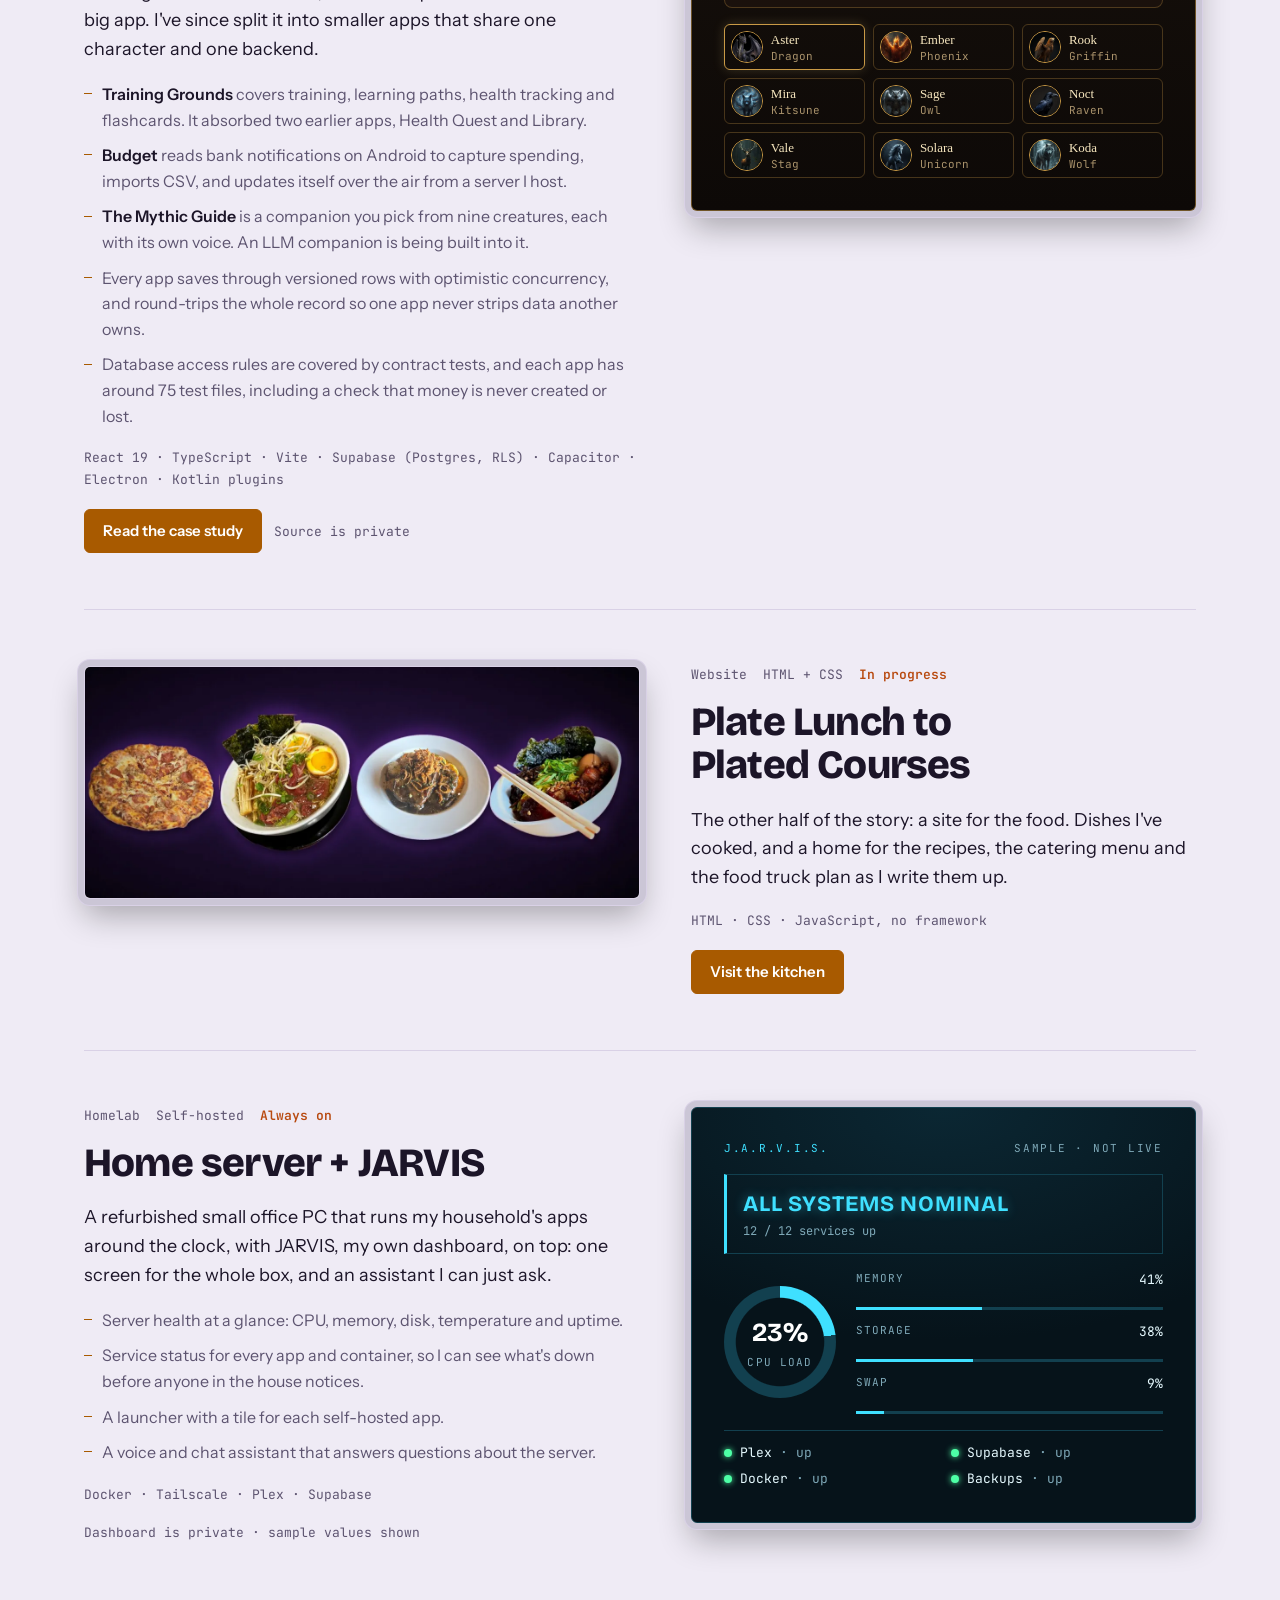
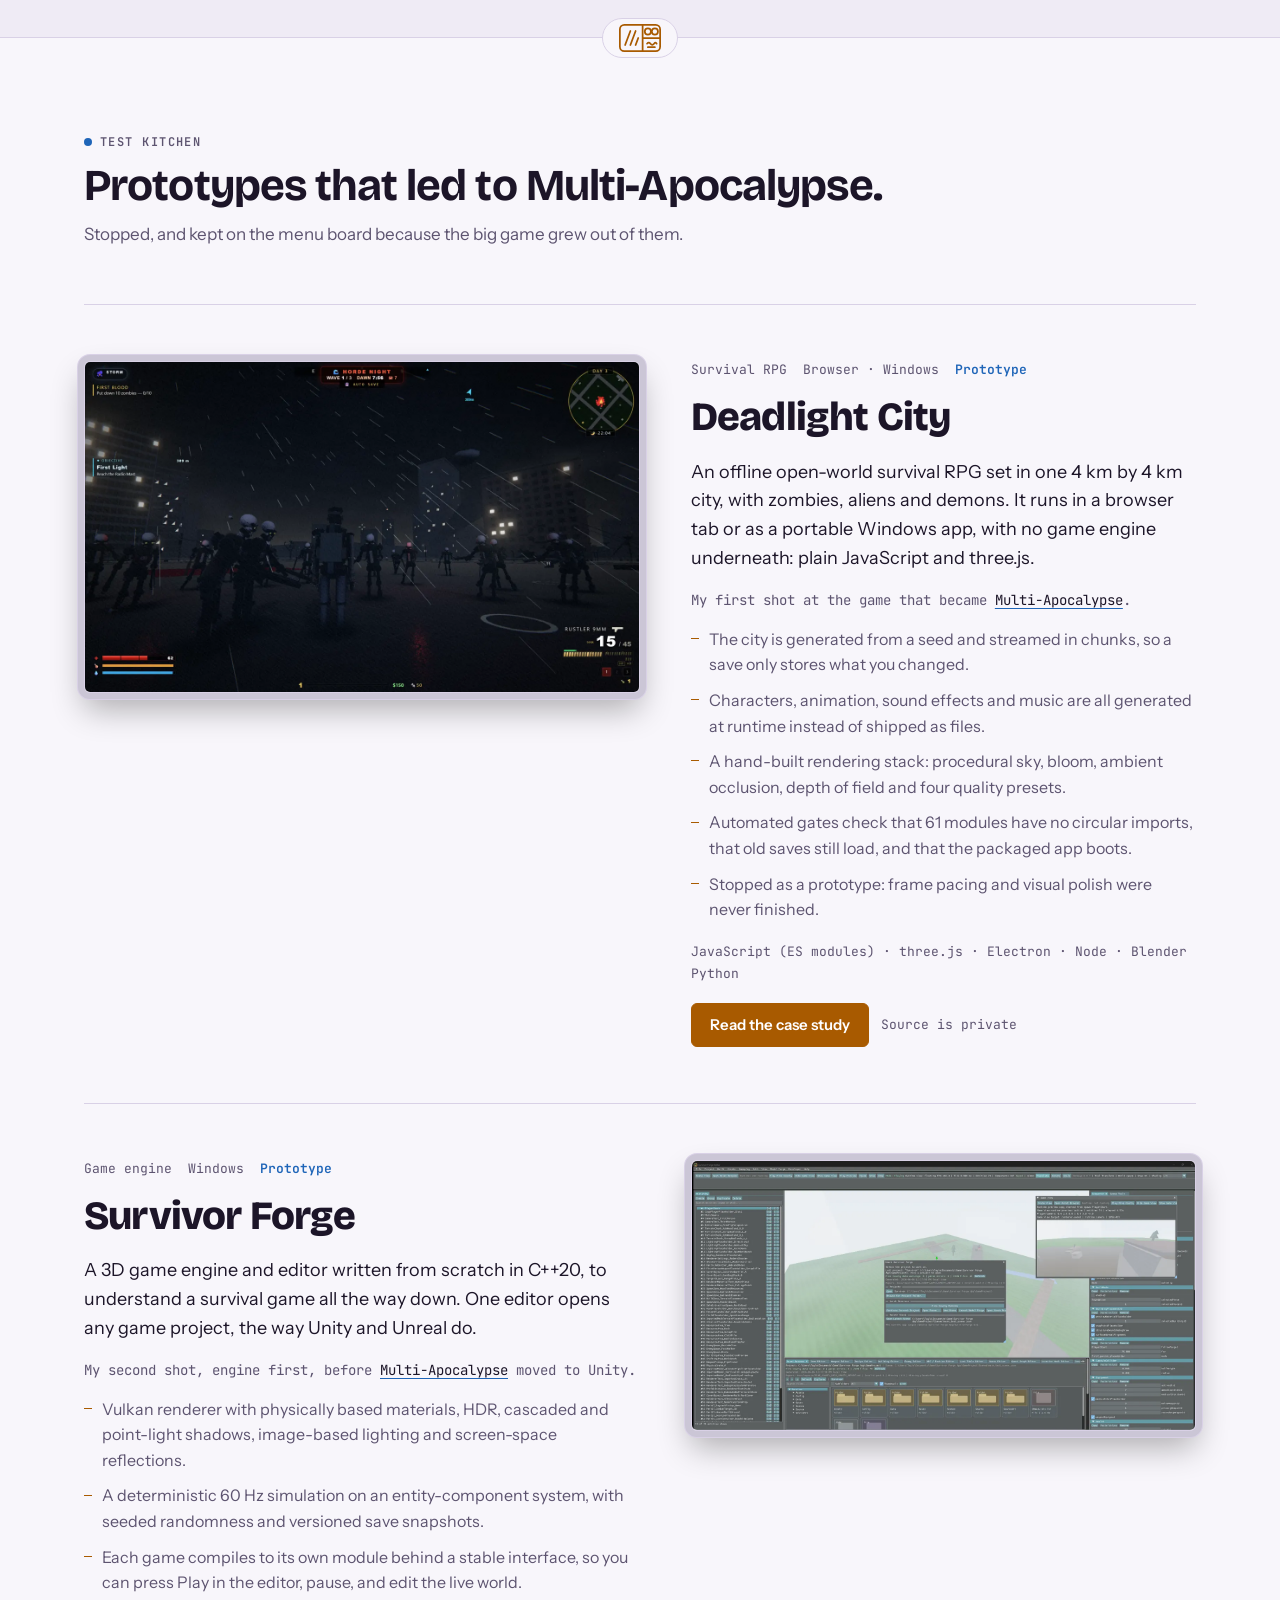
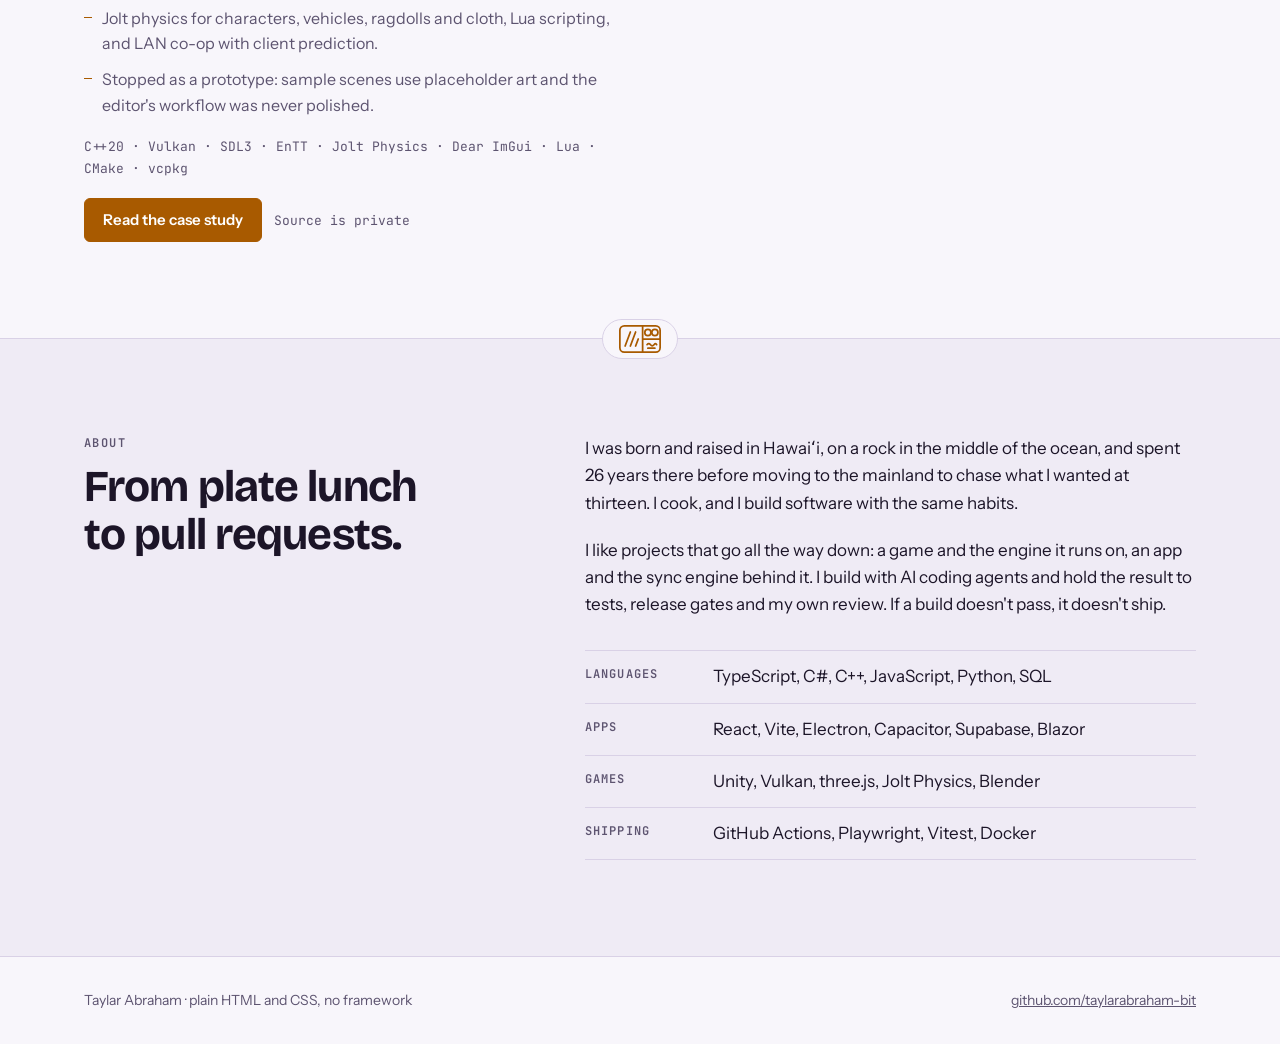
==== commit 7615b0e2: "Add a Jot case study What it is, the three summary modes (Claude, Local, Private), and the hard part" ====
--- a/index.html
+++ b/index.html
@@ -222,6 +222,7 @@
               </ul>
               <p class="stack">Tauri 2 · Rust · React · TypeScript · Expo (React Native) · Fastify · Docker · Whisper · Claude API</p>
               <div class="links">
+                <a class="btn" href="work/jot/">Case study</a>
                 <span class="private">Source is private</span>
               </div>
             </div>
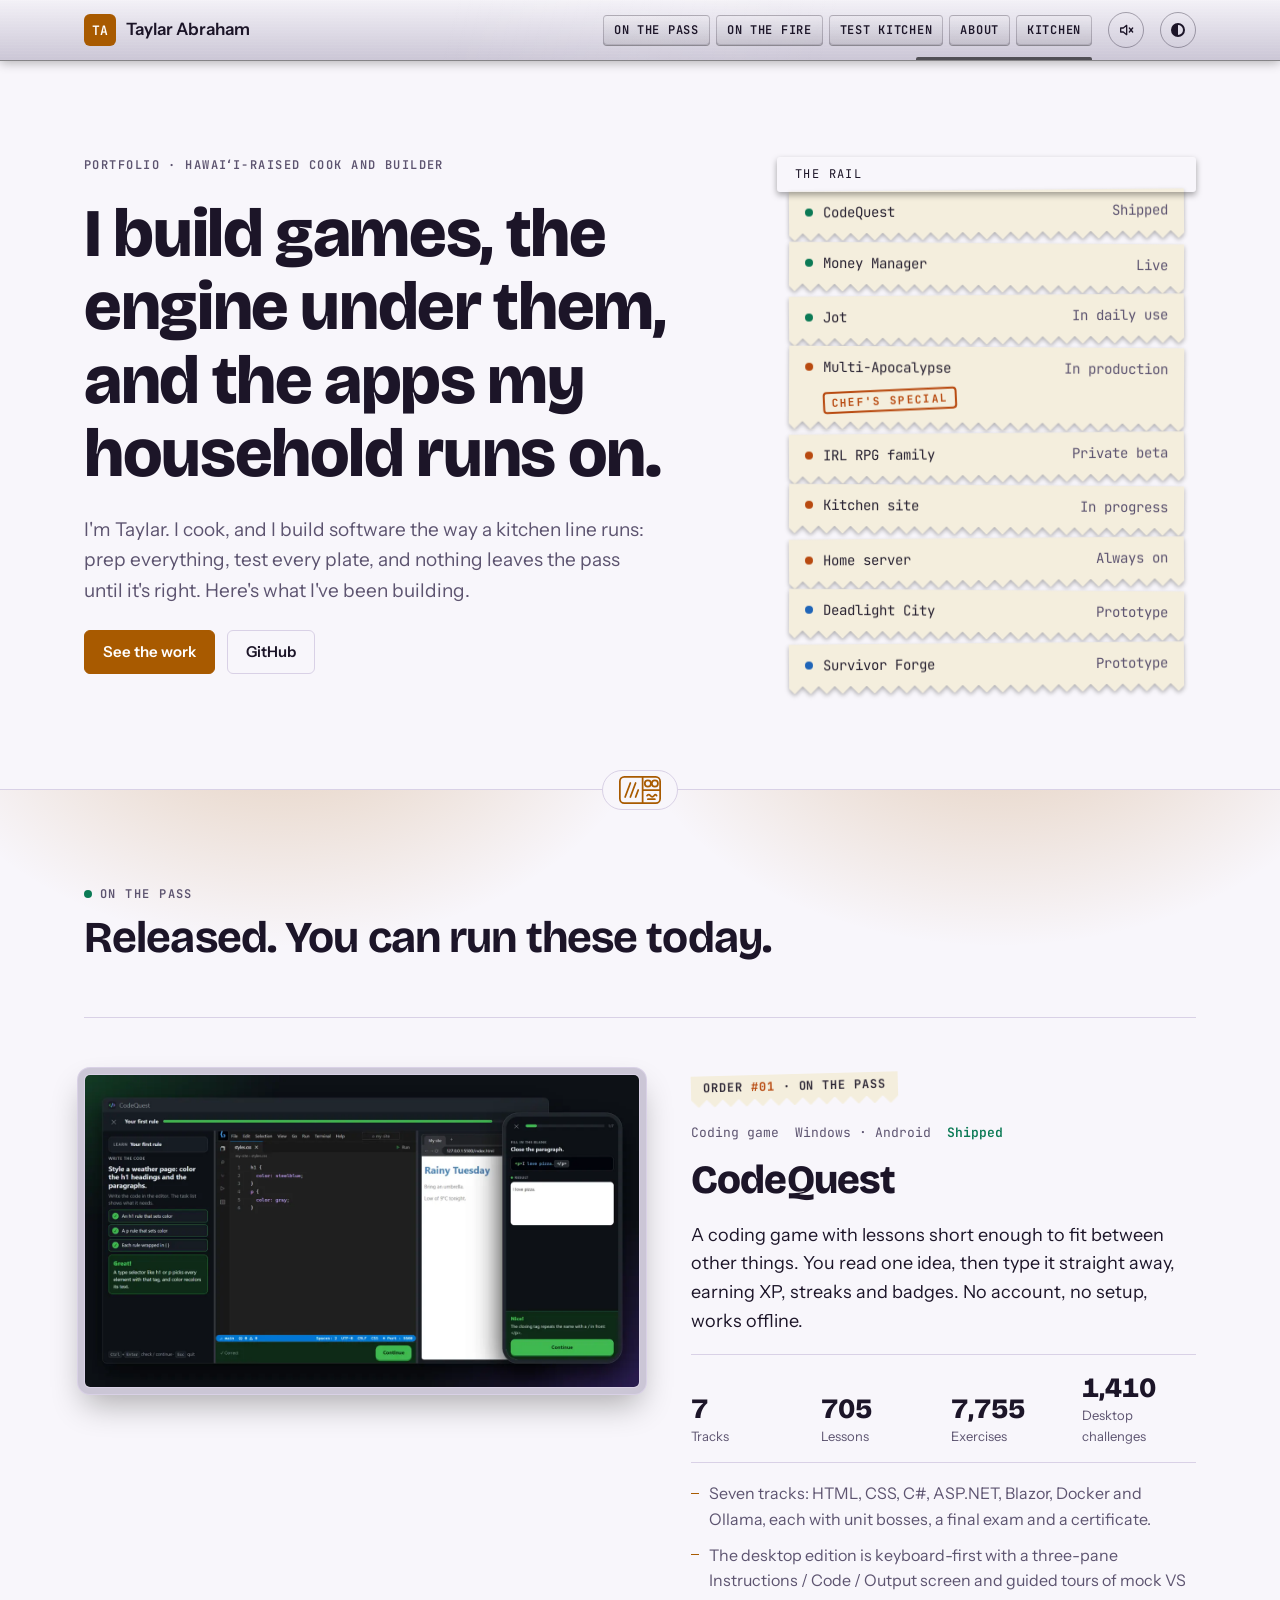
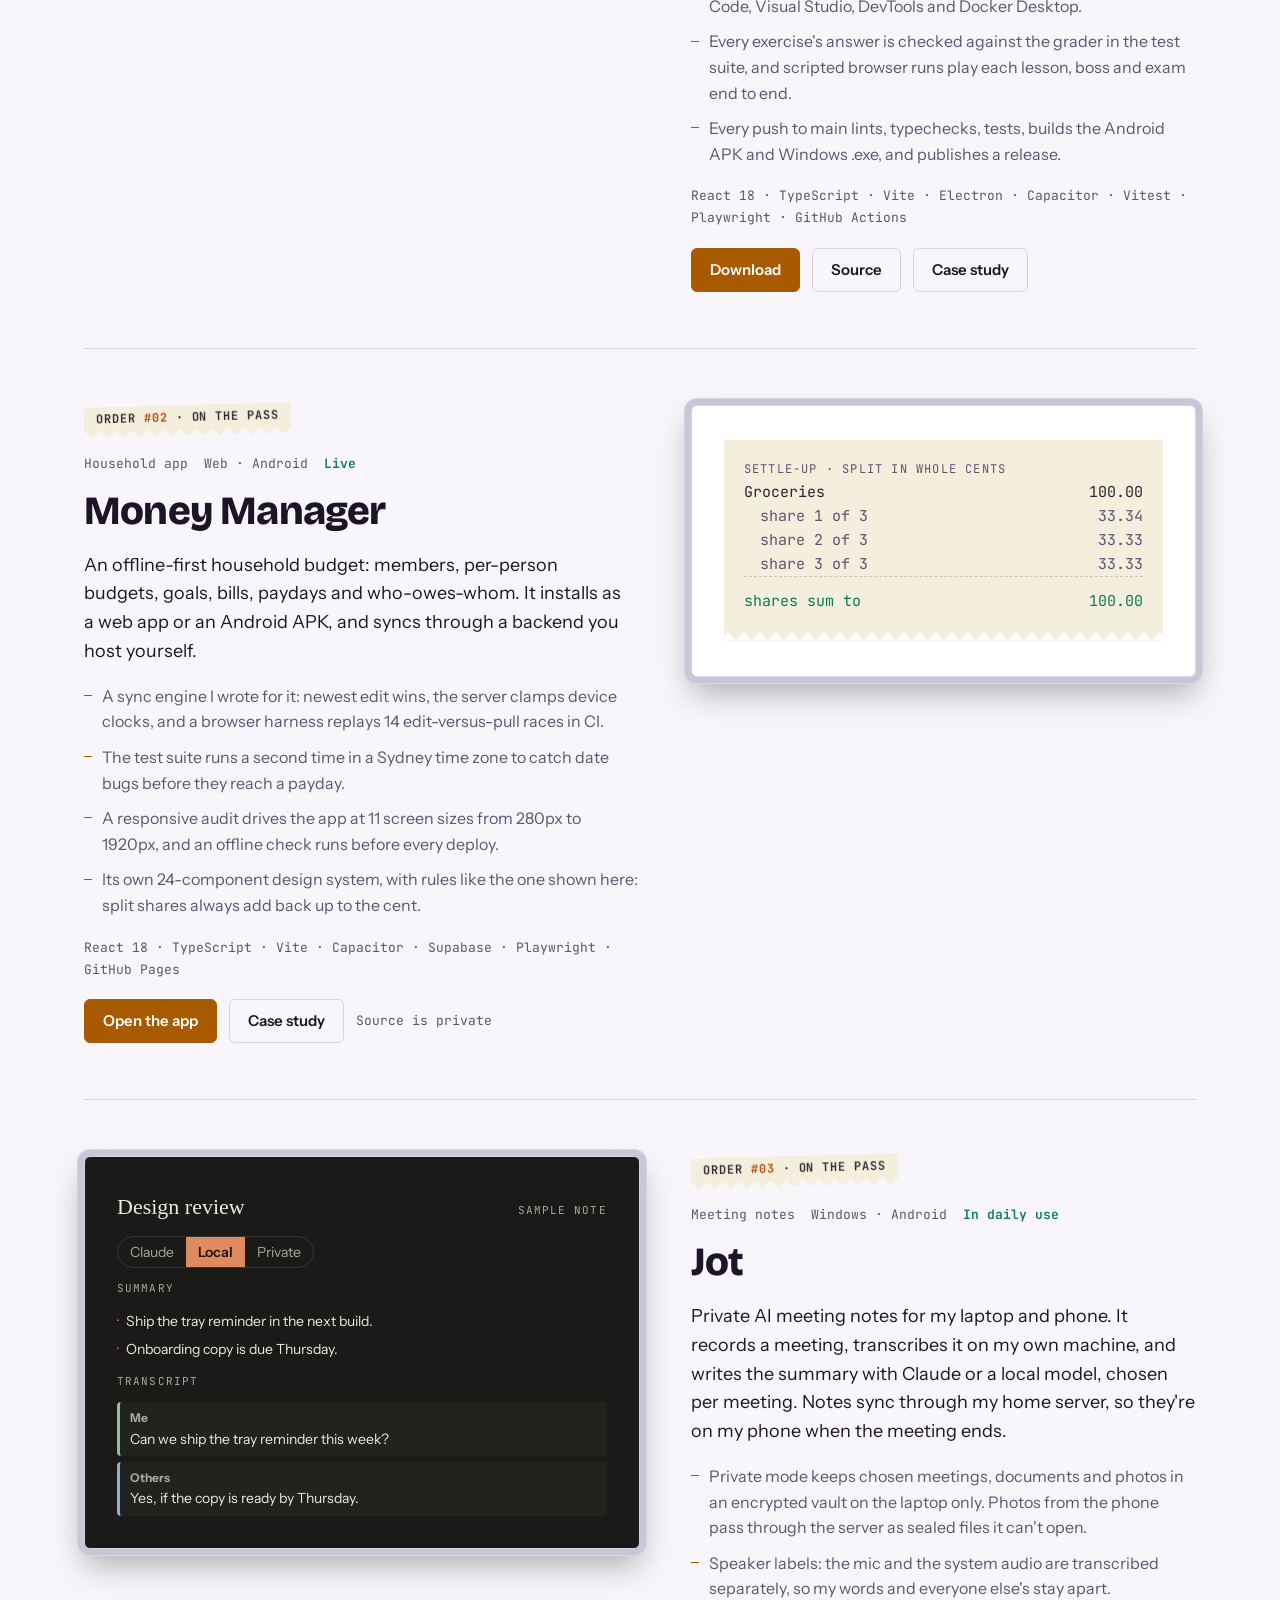
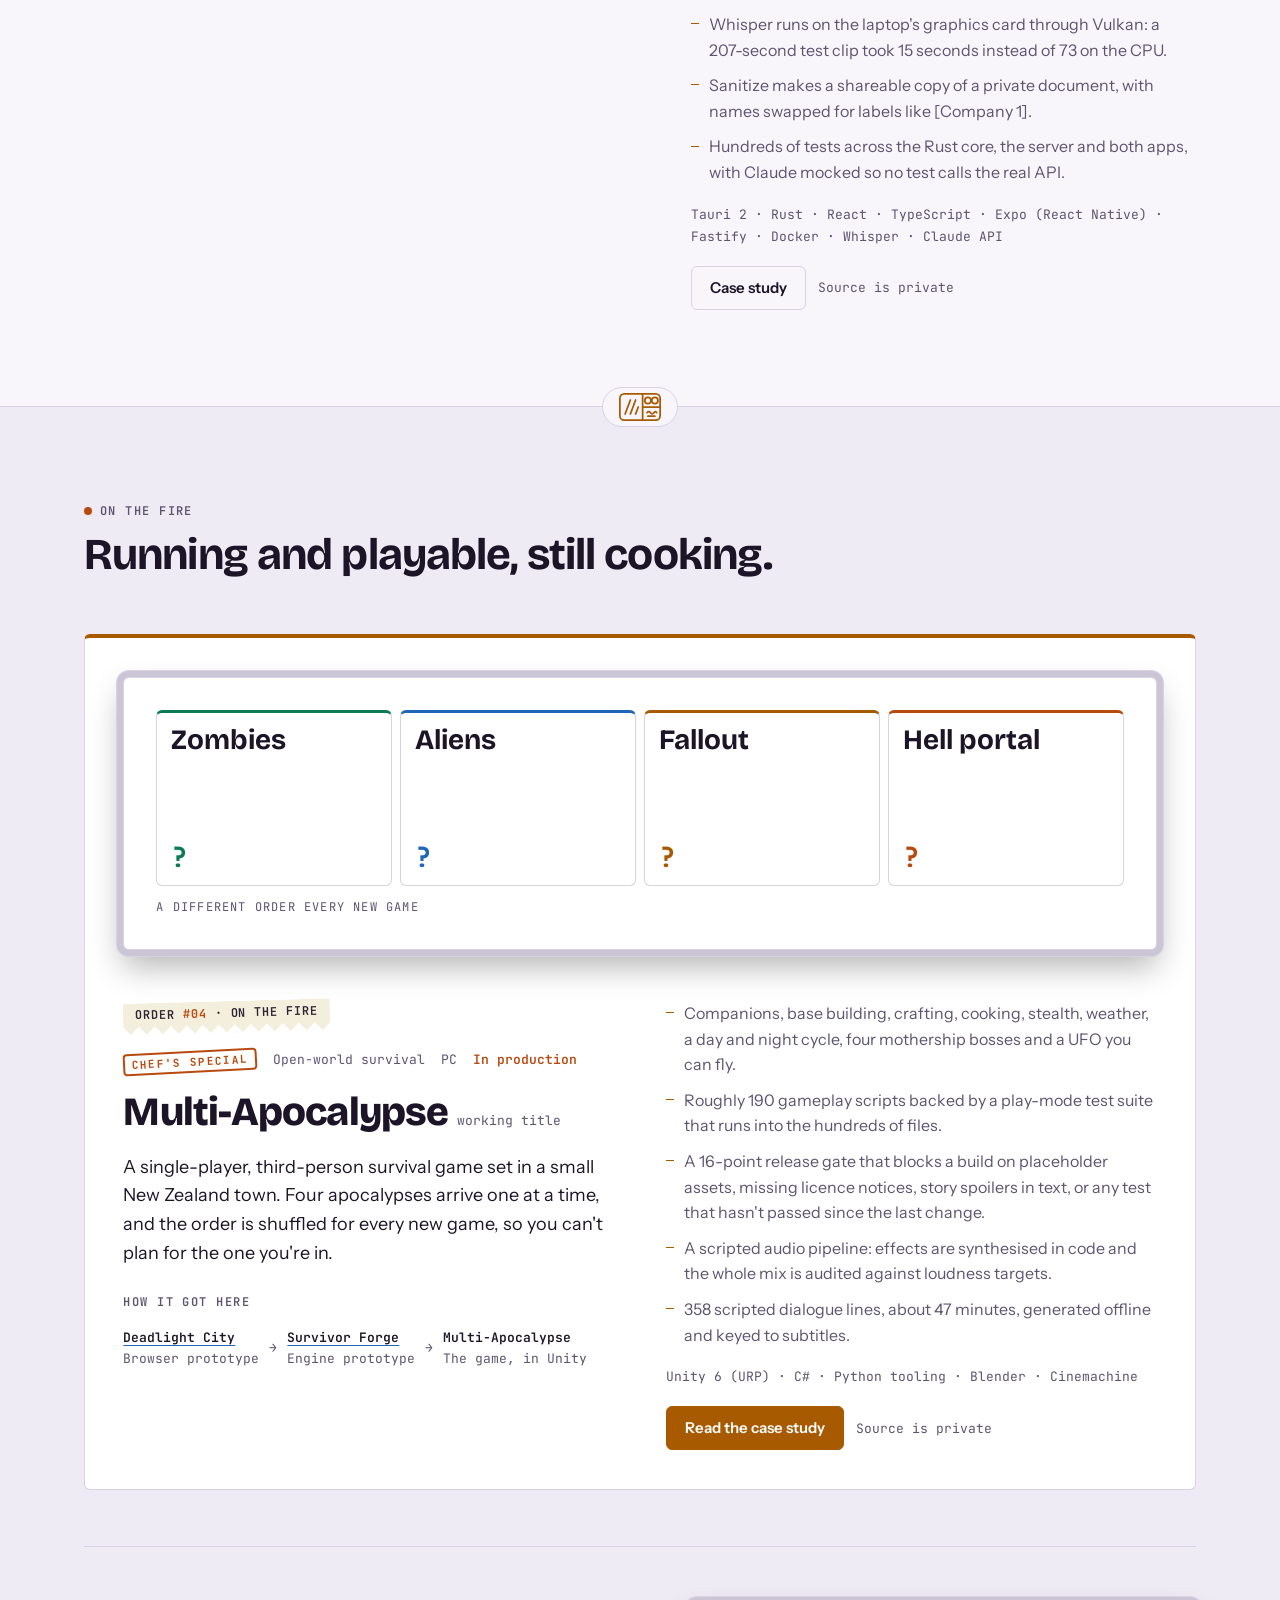
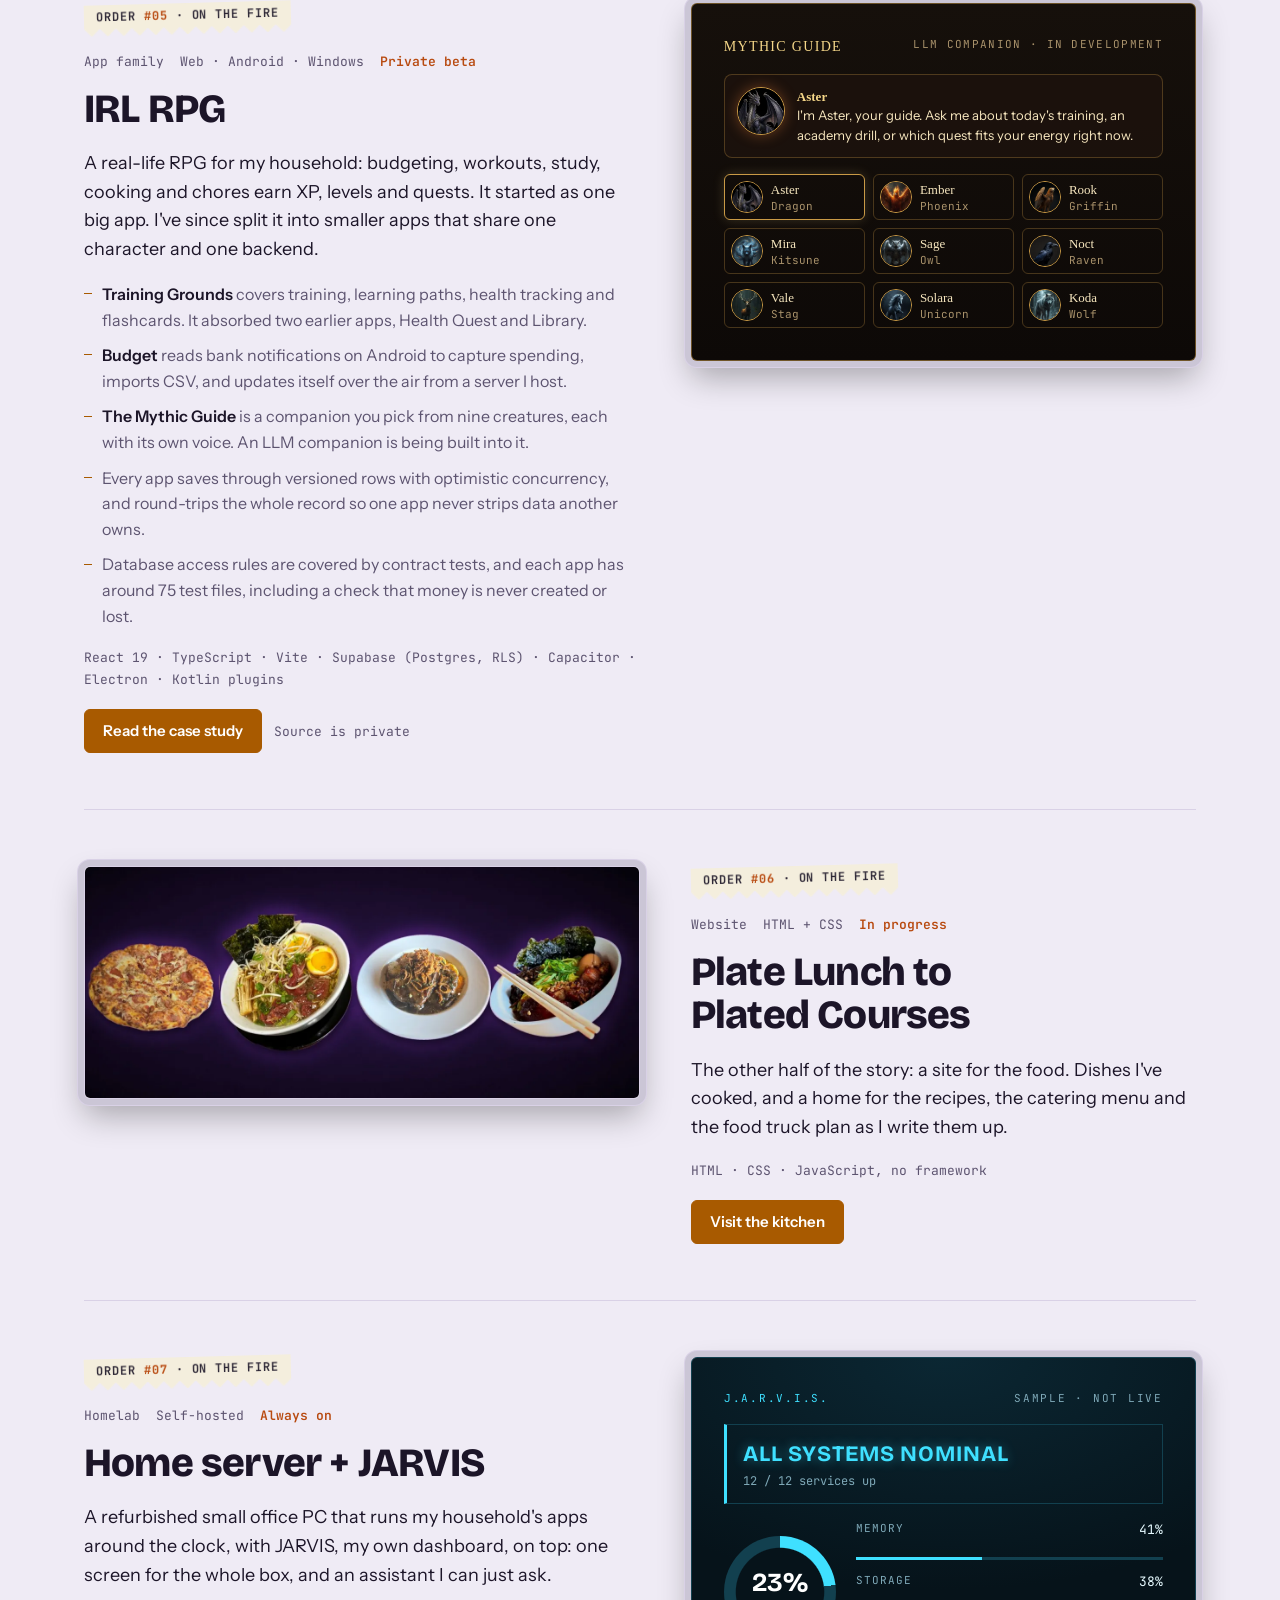
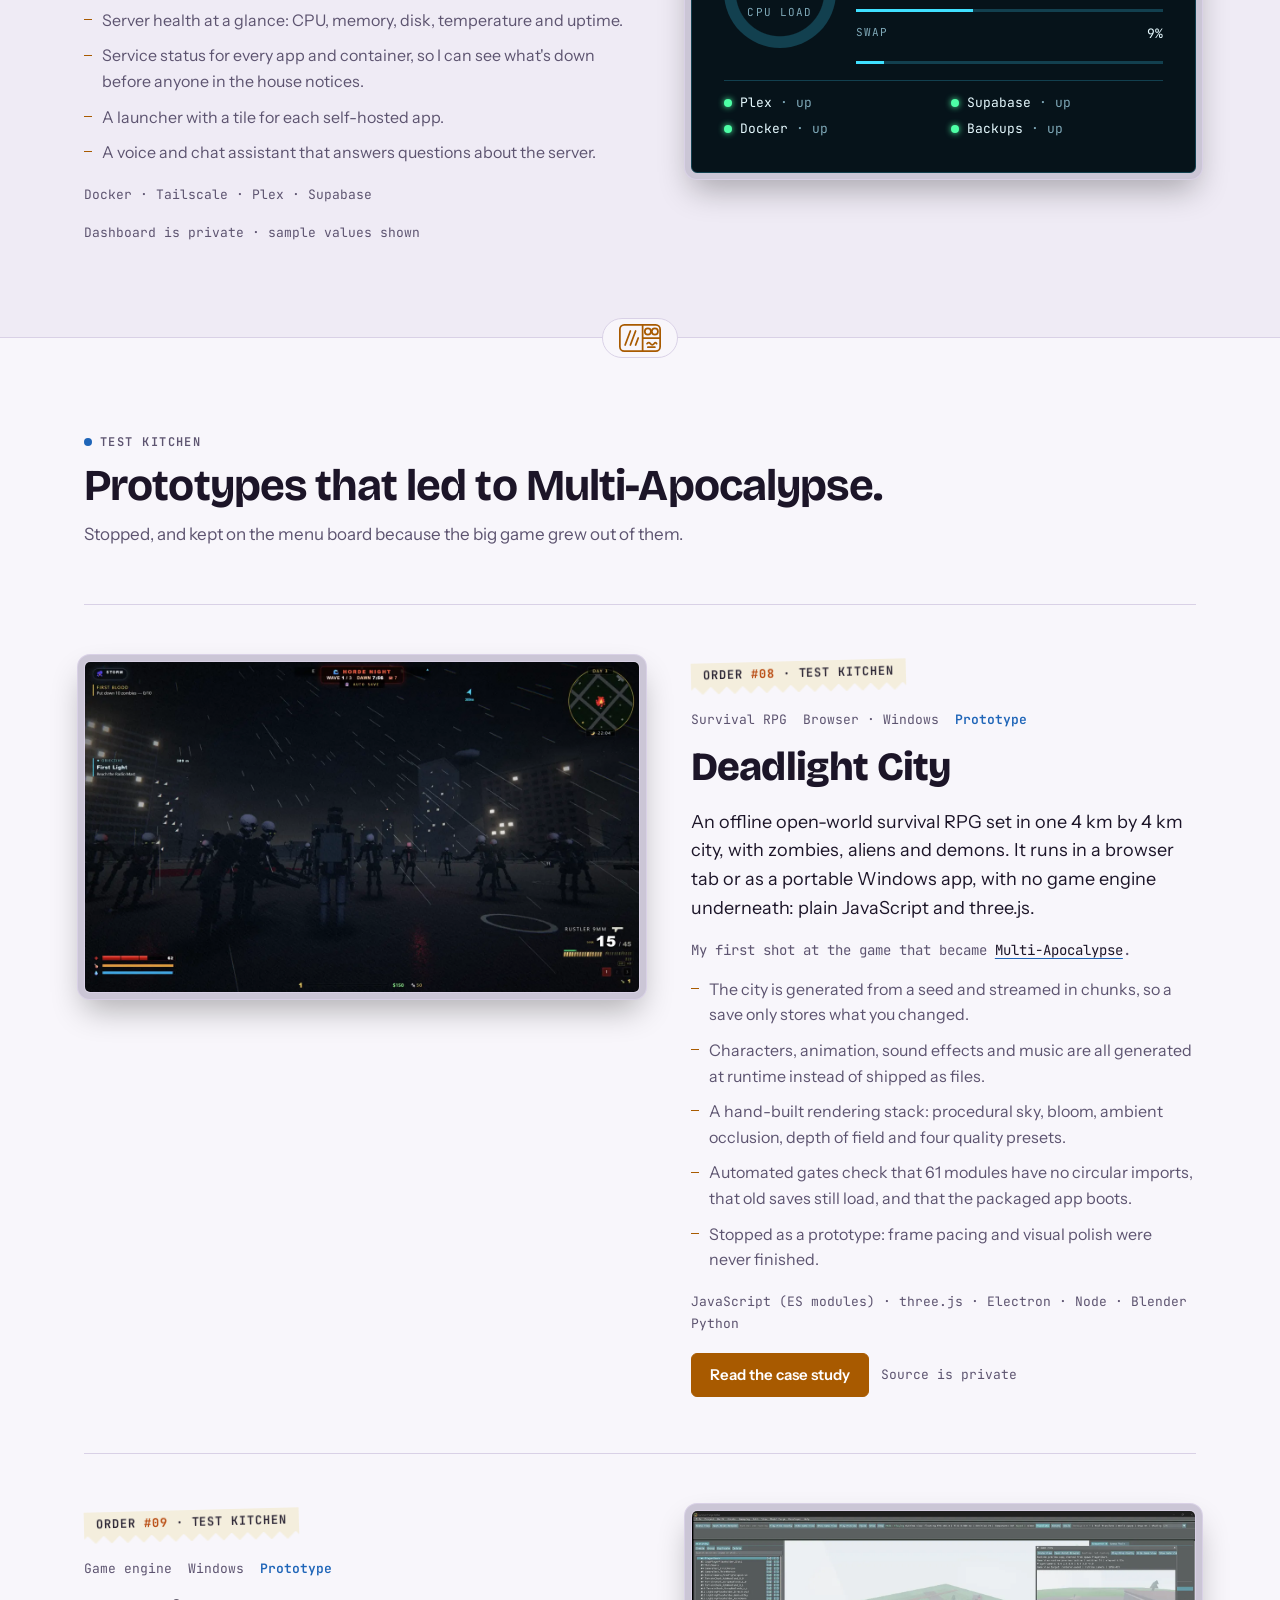
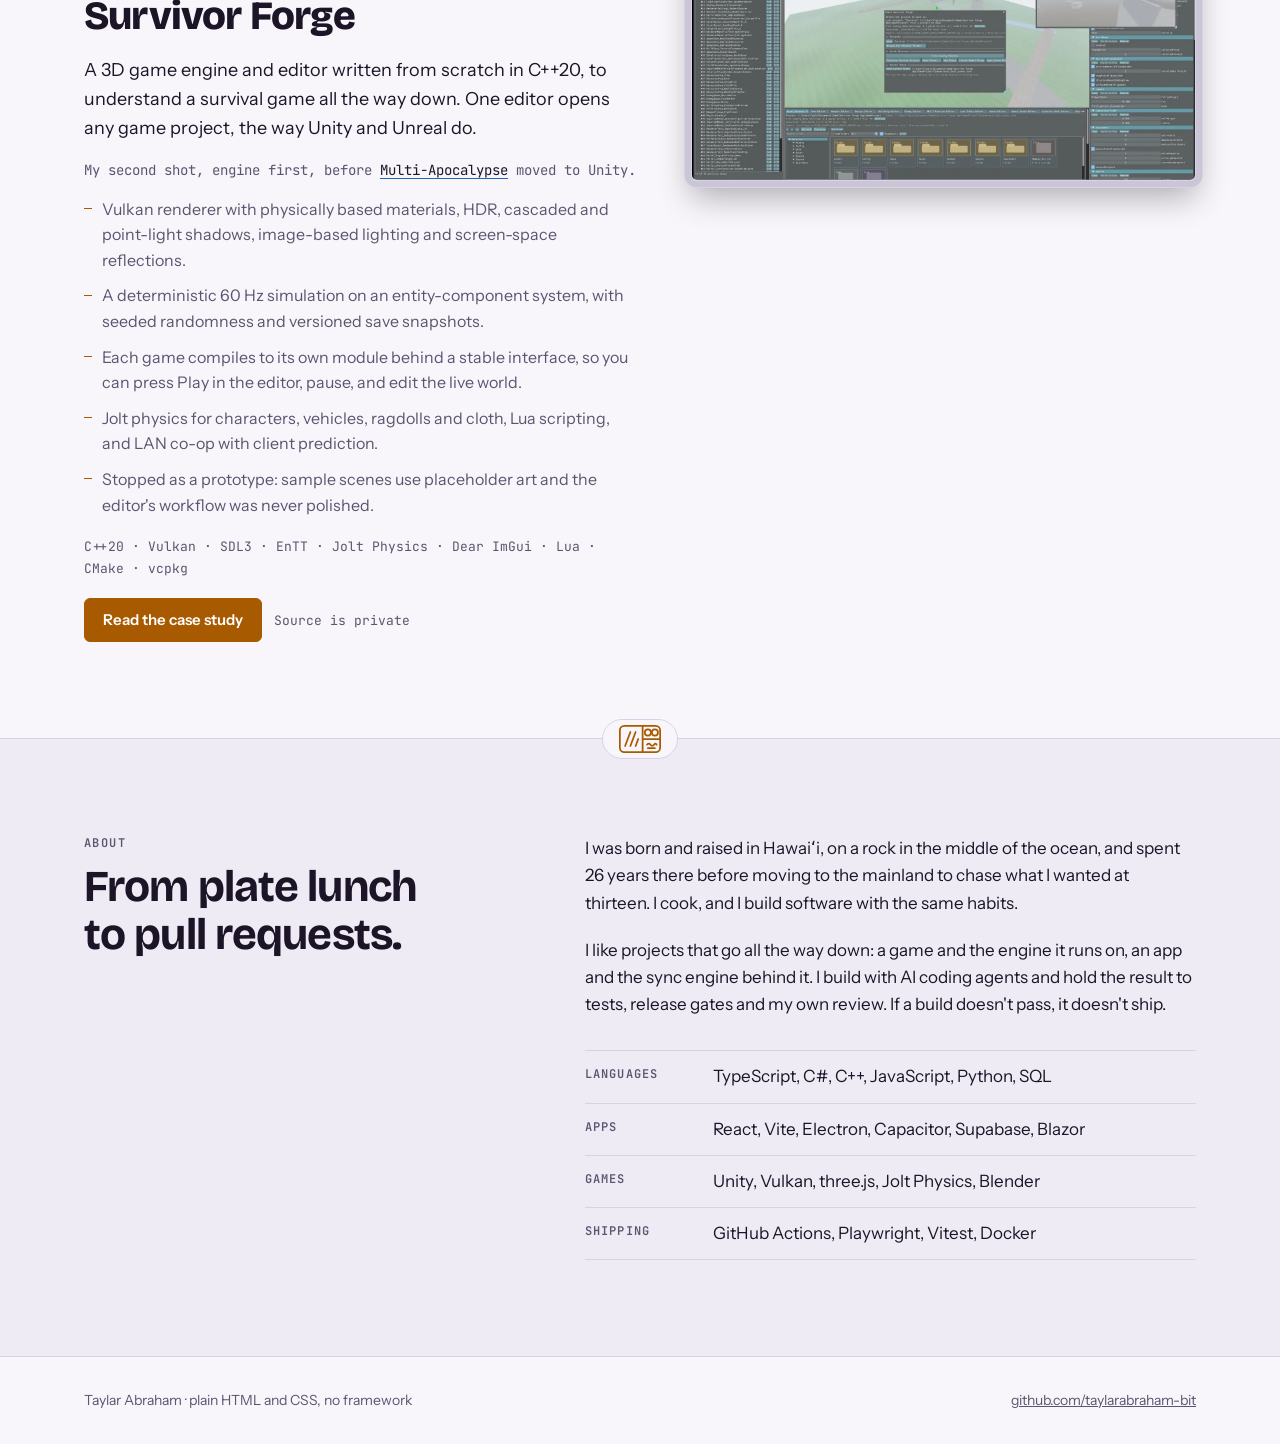
==== commit 337e32b4: "Add an order ticket to each project card Each card on the home page now starts with a small slip of " ====
--- a/index.html
+++ b/index.html
@@ -127,6 +127,7 @@
               />
             </a>
             <div class="project-body">
+              <p class="order paper">Order <b>#01</b> · On the pass</p>
               <p class="meta"><span>Coding game</span><span>Windows · Android</span><span class="state state-live">Shipped</span></p>
               <h3>CodeQuest</h3>
               <p class="pitch">
@@ -167,6 +168,7 @@
               </div>
             </div>
             <div class="project-body">
+              <p class="order paper">Order <b>#02</b> · On the pass</p>
               <p class="meta"><span>Household app</span><span>Web · Android</span><span class="state state-live">Live</span></p>
               <h3>Money Manager</h3>
               <p class="pitch">
@@ -206,6 +208,7 @@
               </ul>
             </div>
             <div class="project-body">
+              <p class="order paper">Order <b>#03</b> · On the pass</p>
               <p class="meta"><span>Meeting notes</span><span>Windows · Android</span><span class="state state-live">In daily use</span></p>
               <h3>Jot</h3>
               <p class="pitch">
@@ -251,6 +254,7 @@
             </div>
             <div class="special-cols">
               <div class="project-body">
+                <p class="order paper">Order <b>#04</b> · On the fire</p>
                 <p class="meta"><span class="stamp">Chef's special</span><span>Open-world survival</span><span>PC</span><span class="state state-fire">In production</span></p>
                 <h3>Multi-Apocalypse <span class="aside">working title</span></h3>
                 <p class="pitch">
@@ -302,6 +306,7 @@
               </ul>
             </div>
             <div class="project-body">
+              <p class="order paper">Order <b>#05</b> · On the fire</p>
               <p class="meta"><span>App family</span><span>Web · Android · Windows</span><span class="state state-fire">Private beta</span></p>
               <h3>IRL RPG</h3>
               <p class="pitch">
@@ -340,6 +345,7 @@
               ></video>
             </a>
             <div class="project-body">
+              <p class="order paper">Order <b>#06</b> · On the fire</p>
               <p class="meta"><span>Website</span><span>HTML + CSS</span><span class="state state-fire">In progress</span></p>
               <h3>Plate Lunch to Plated Courses</h3>
               <p class="pitch">
@@ -374,6 +380,7 @@
               </ul>
             </div>
             <div class="project-body">
+              <p class="order paper">Order <b>#07</b> · On the fire</p>
               <p class="meta"><span>Homelab</span><span>Self-hosted</span><span class="state state-fire">Always on</span></p>
               <h3>Home server + JARVIS</h3>
               <p class="pitch">
@@ -416,6 +423,7 @@
               />
             </div>
             <div class="project-body">
+              <p class="order paper">Order <b>#08</b> · Test kitchen</p>
               <p class="meta"><span>Survival RPG</span><span>Browser · Windows</span><span class="state state-test">Prototype</span></p>
               <h3>Deadlight City</h3>
               <p class="pitch">
@@ -450,6 +458,7 @@
               />
             </div>
             <div class="project-body">
+              <p class="order paper">Order <b>#09</b> · Test kitchen</p>
               <p class="meta"><span>Game engine</span><span>Windows</span><span class="state state-test">Prototype</span></p>
               <h3>Survivor Forge</h3>
               <p class="pitch">
--- a/css/style.css
+++ b/css/style.css
@@ -1083,6 +1083,19 @@
   }
 }
 
+/* Each card's order ticket: a slip of the same paper as its ticket on the rail, numbered in rail order */
+.order {
+  justify-self: start;
+  padding: 0.25rem 0.75rem calc(0.25rem + var(--tooth));
+  font: 600 0.75rem var(--mono);
+  letter-spacing: 0.08em;
+  text-transform: uppercase;
+  transform: rotate(-1.5deg);
+}
+.order b {
+  color: var(--fire);
+}
+
 .project-body {
   display: grid;
   gap: 1.125rem;
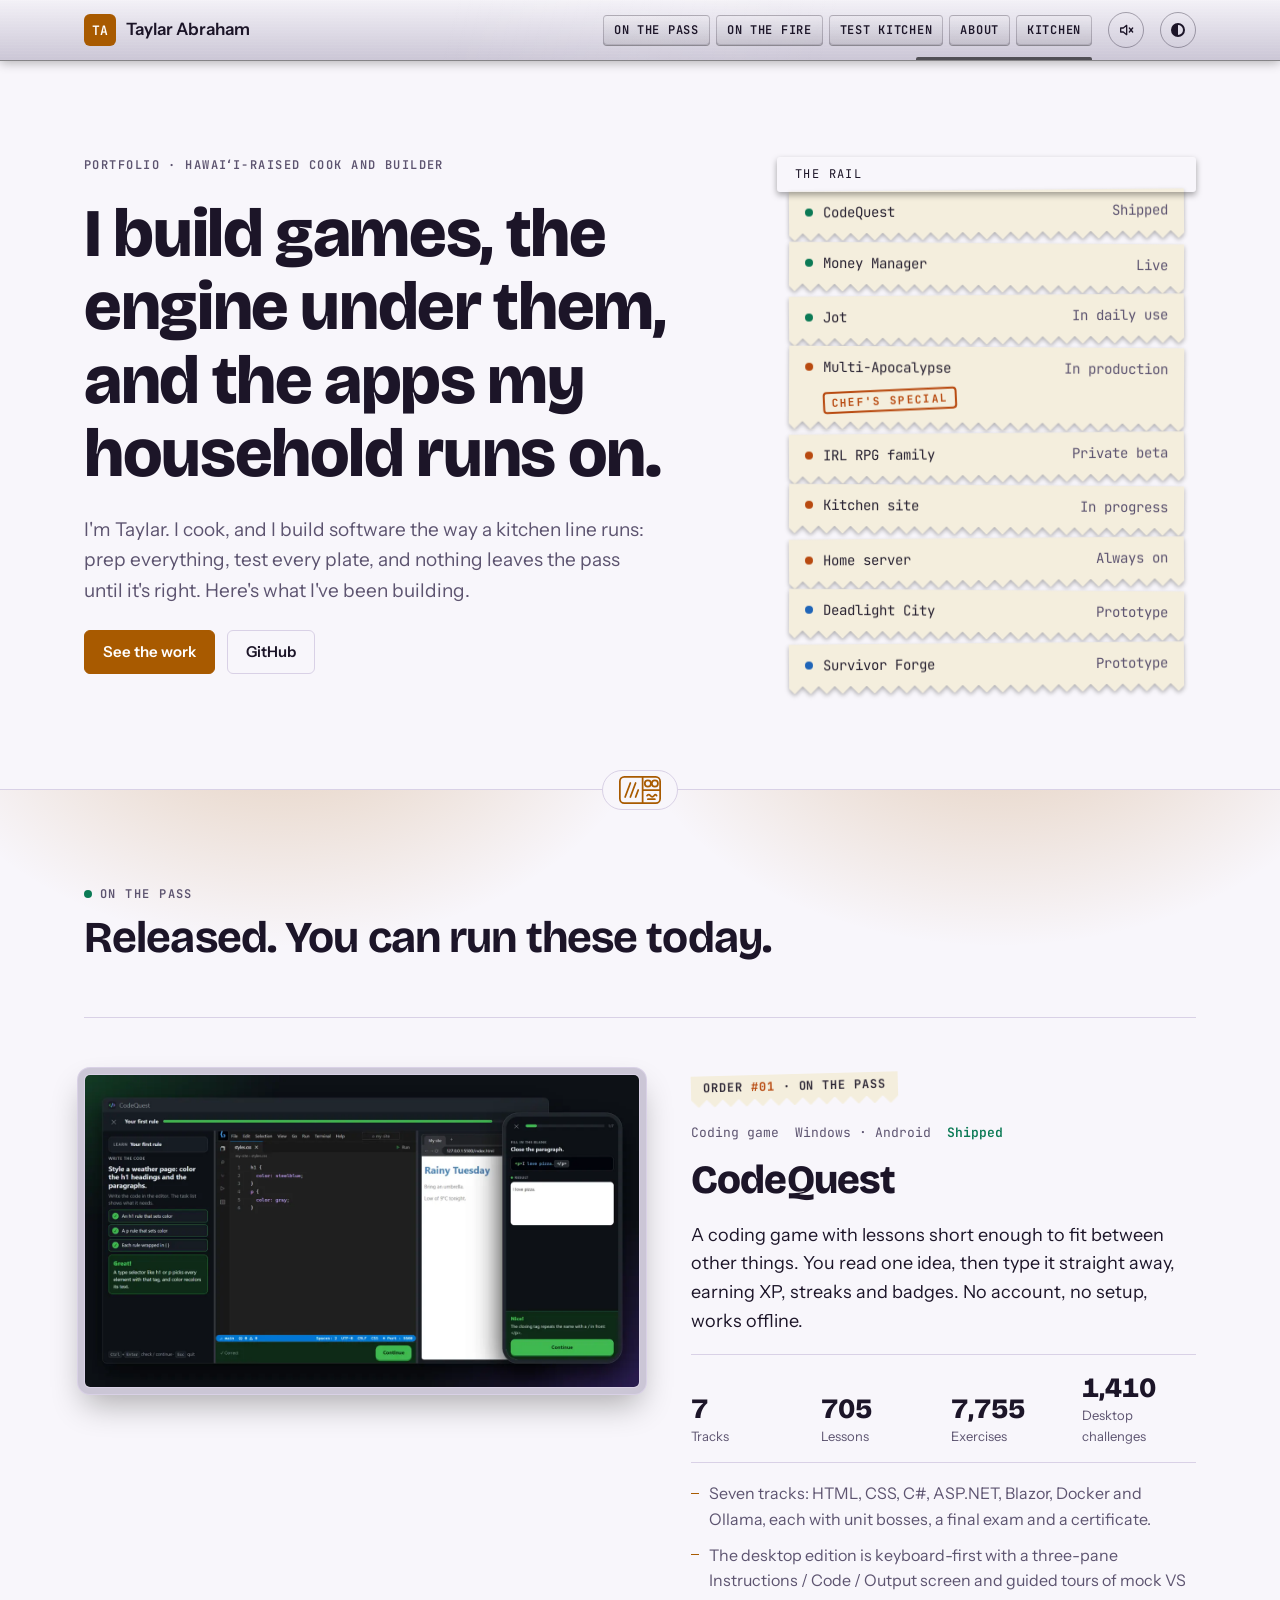
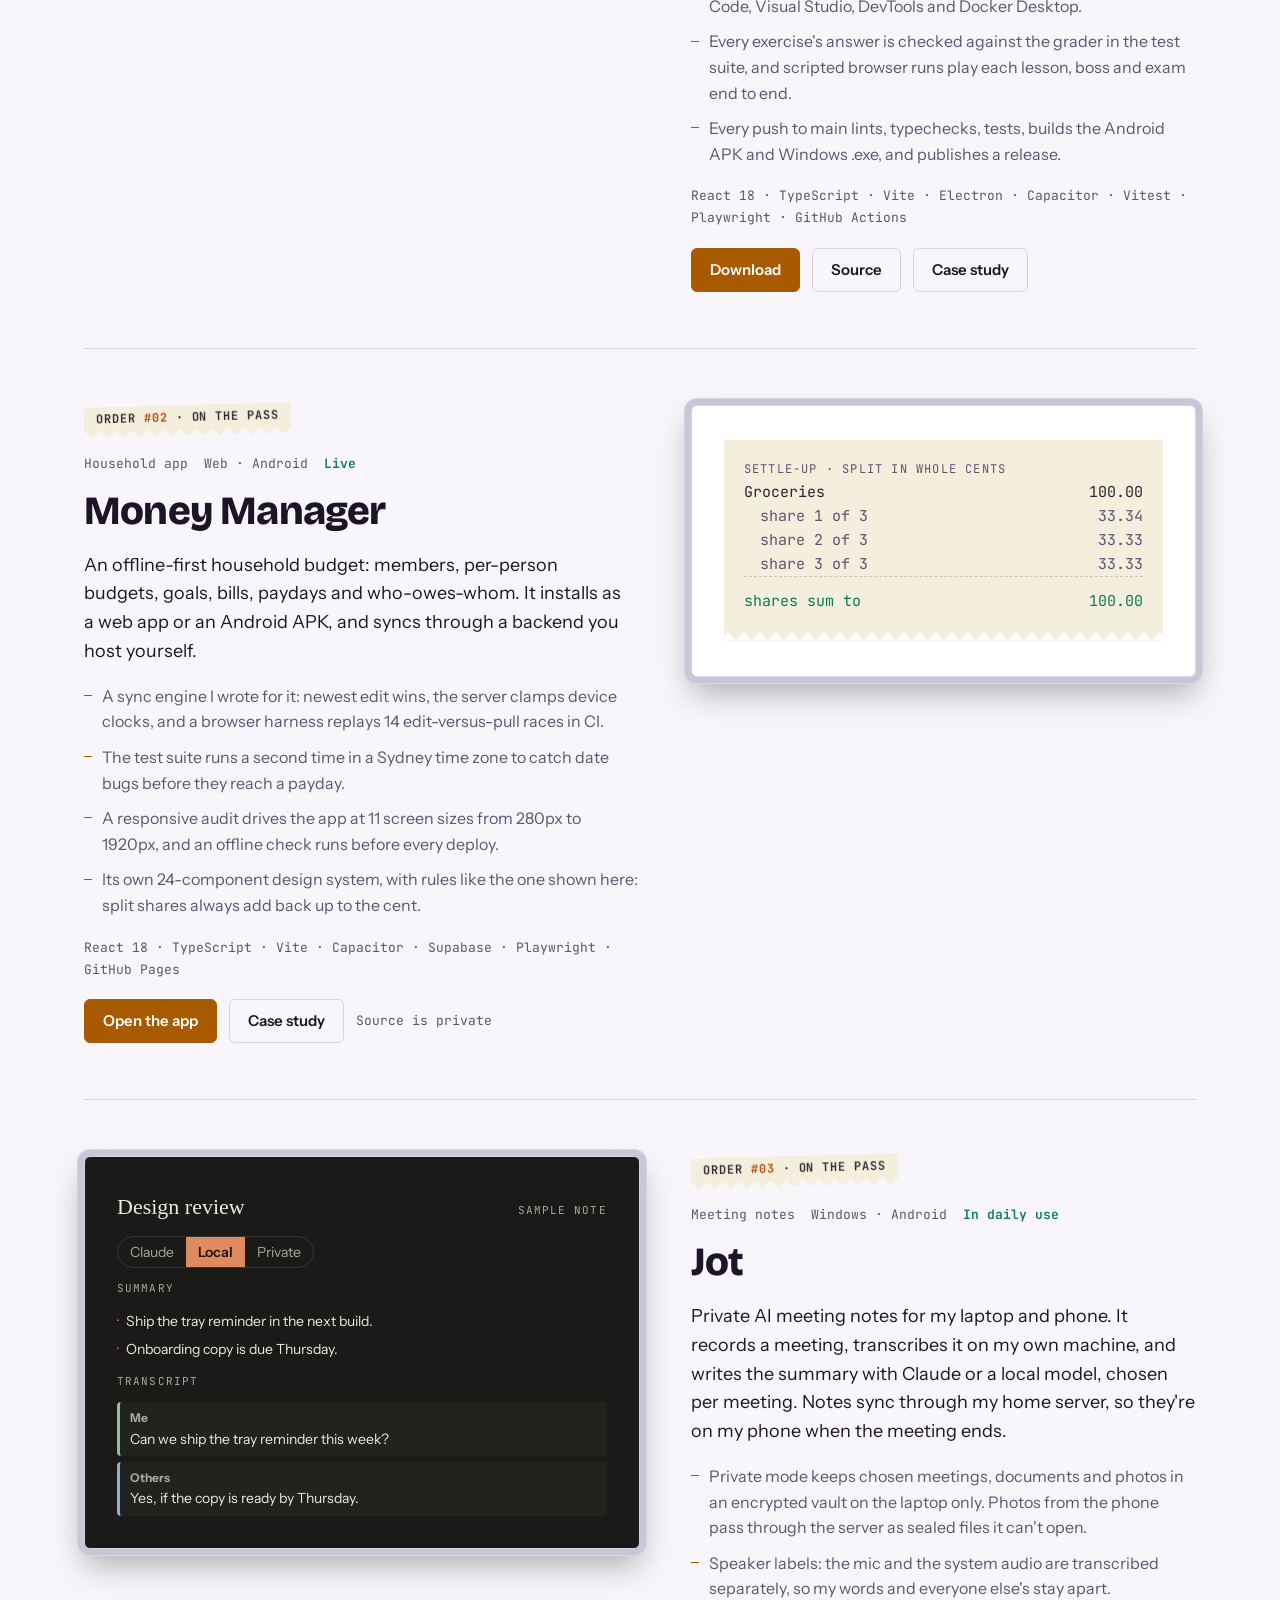
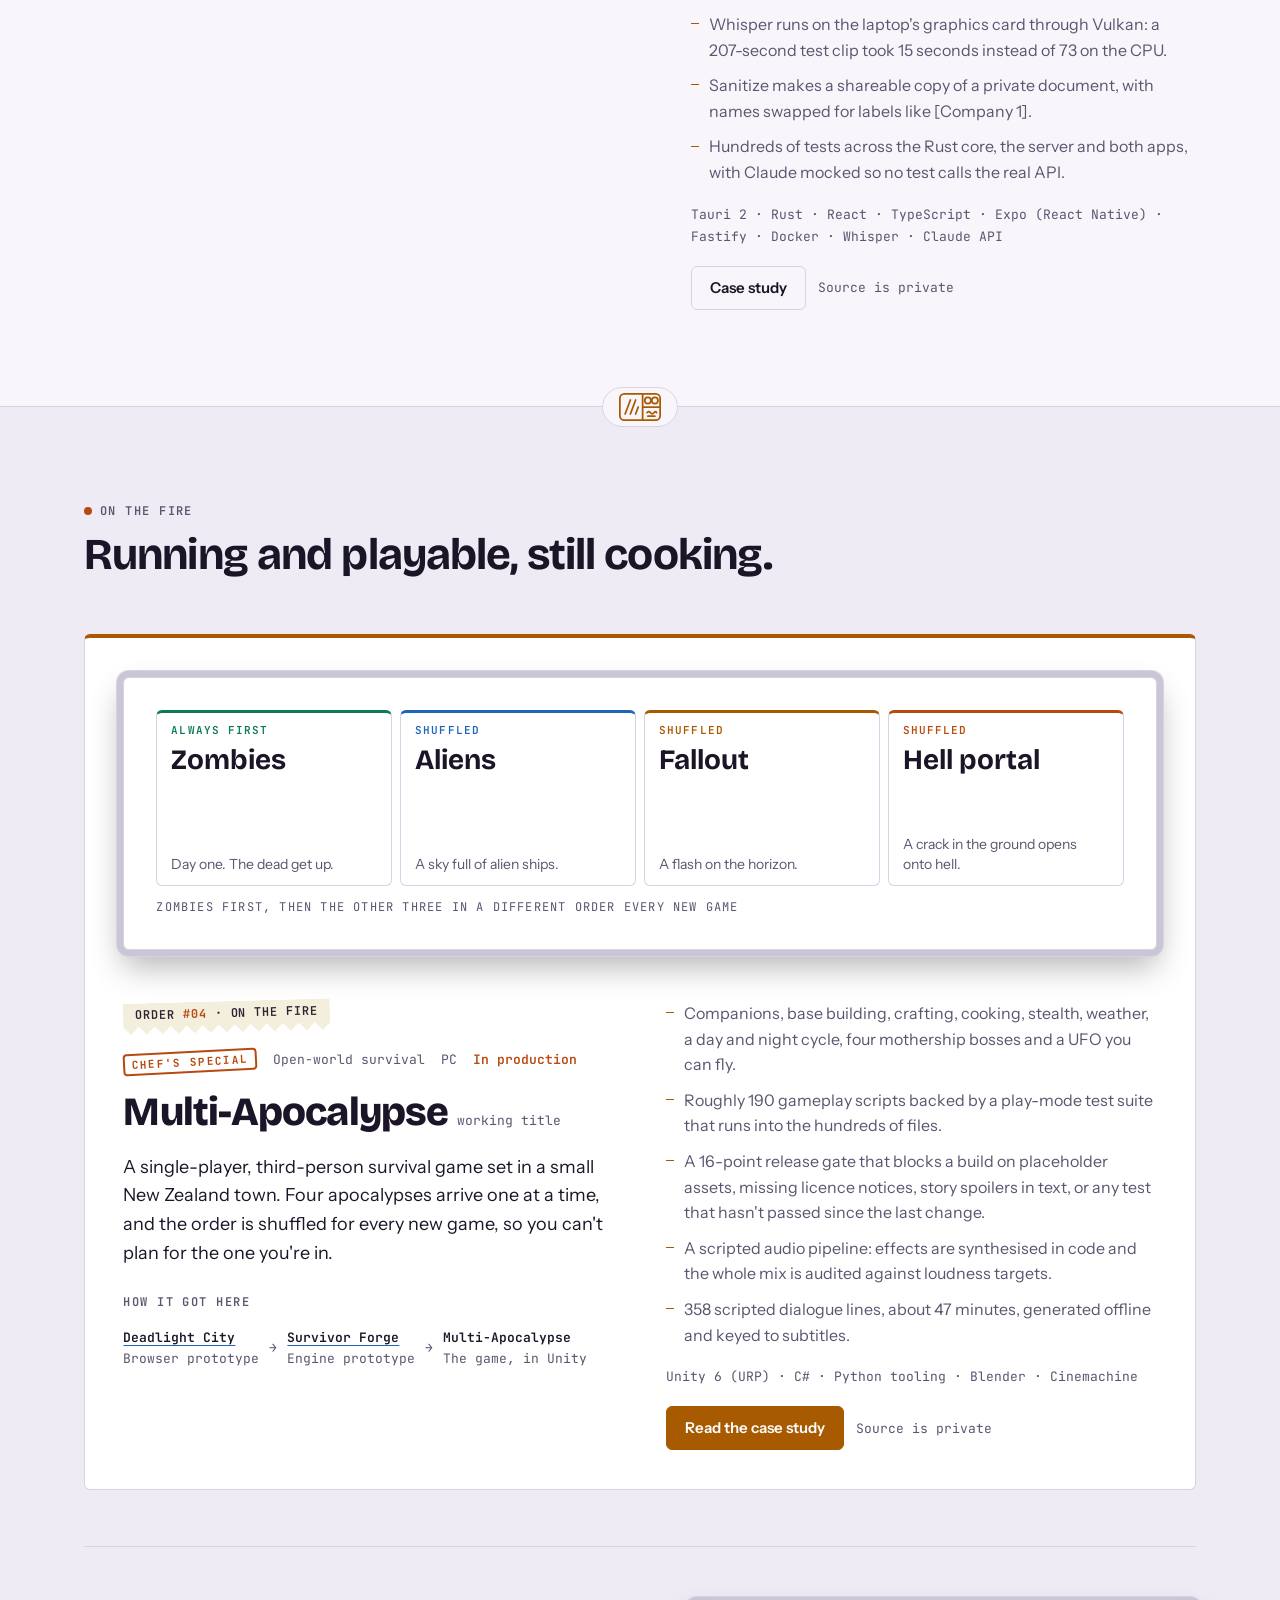
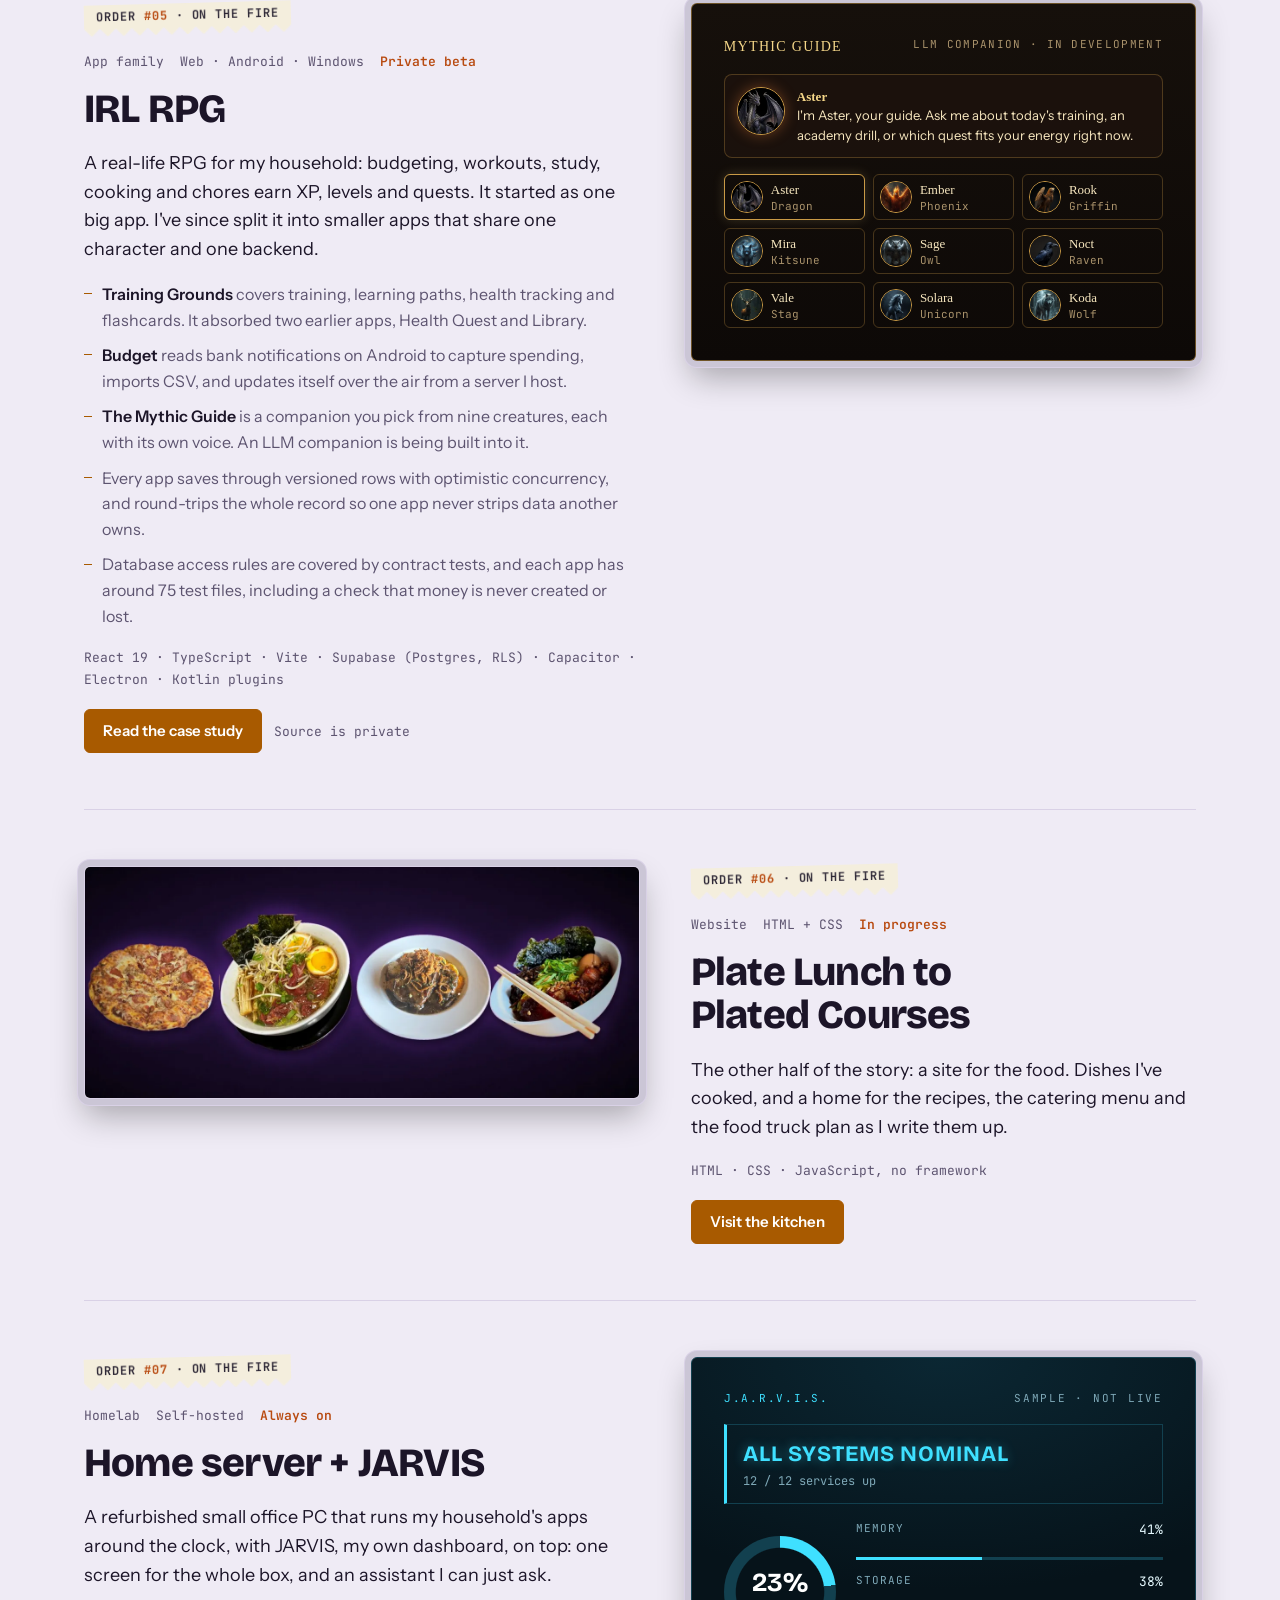
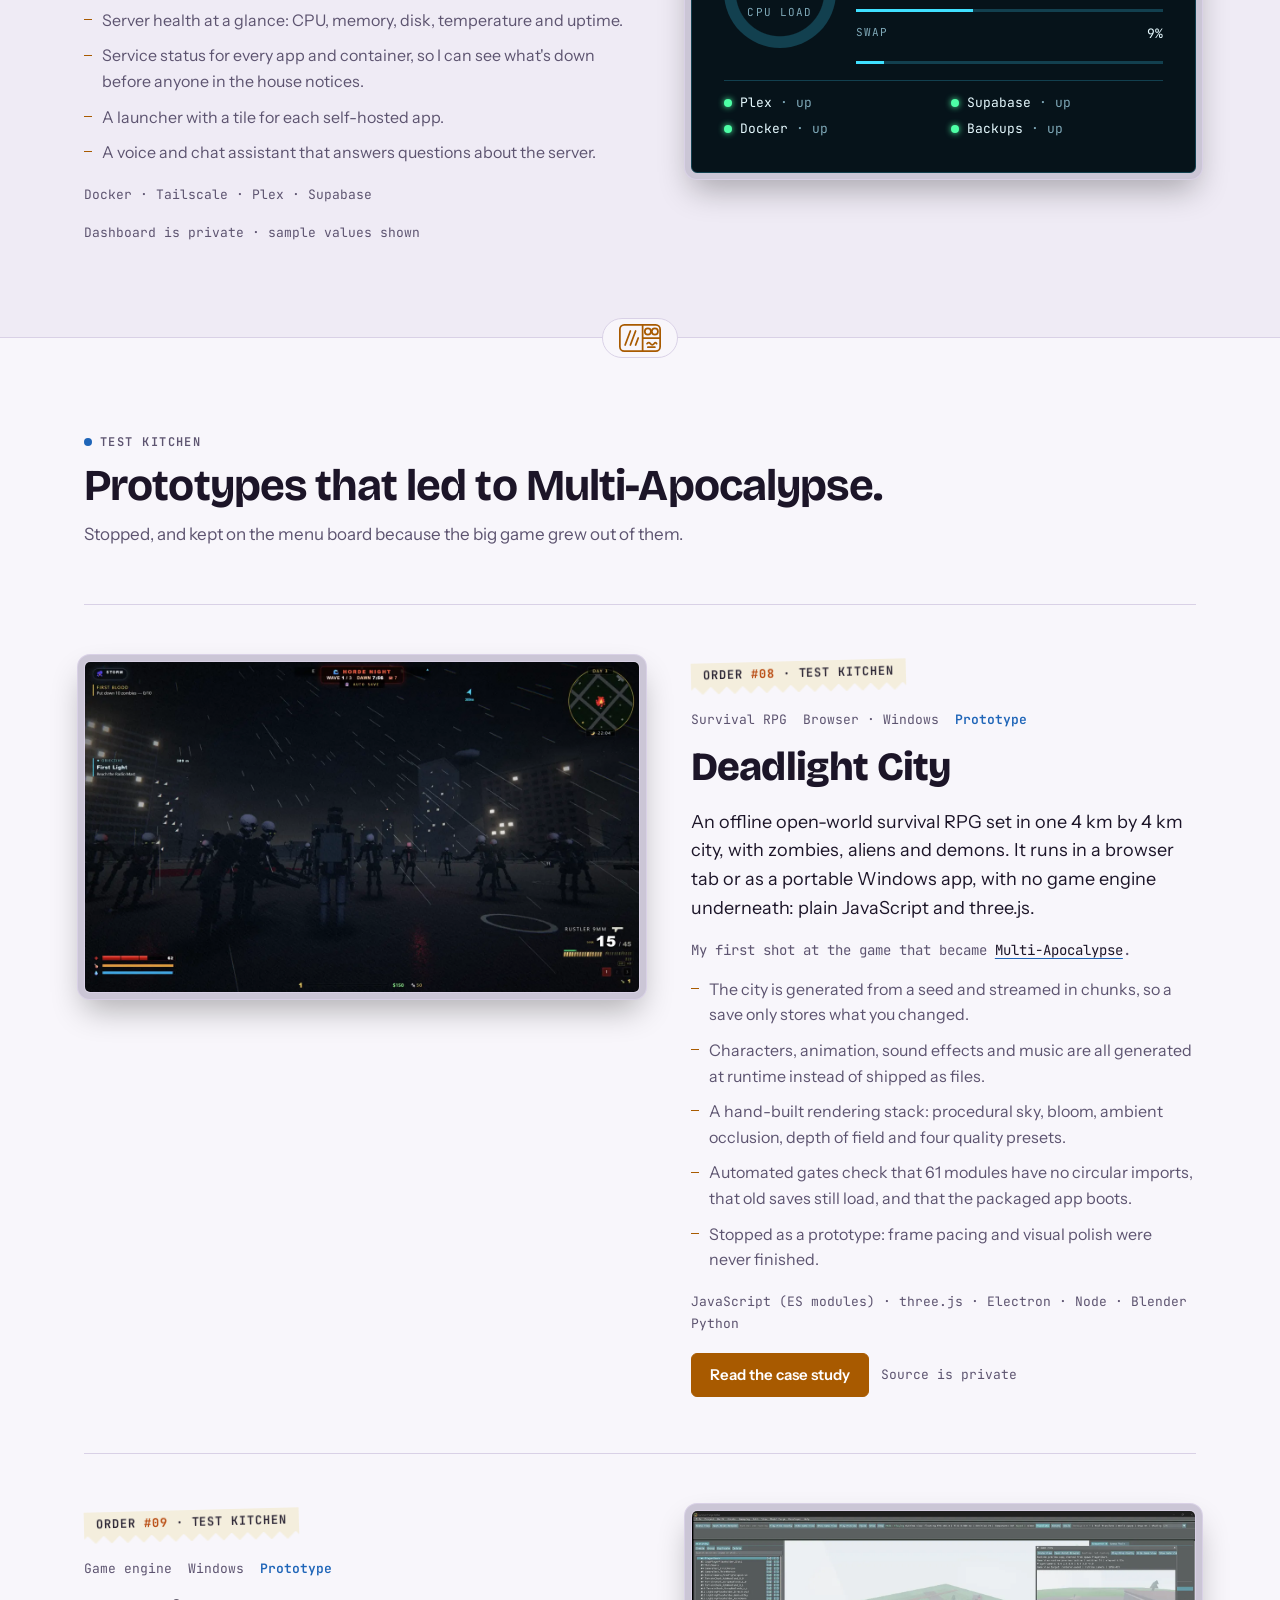
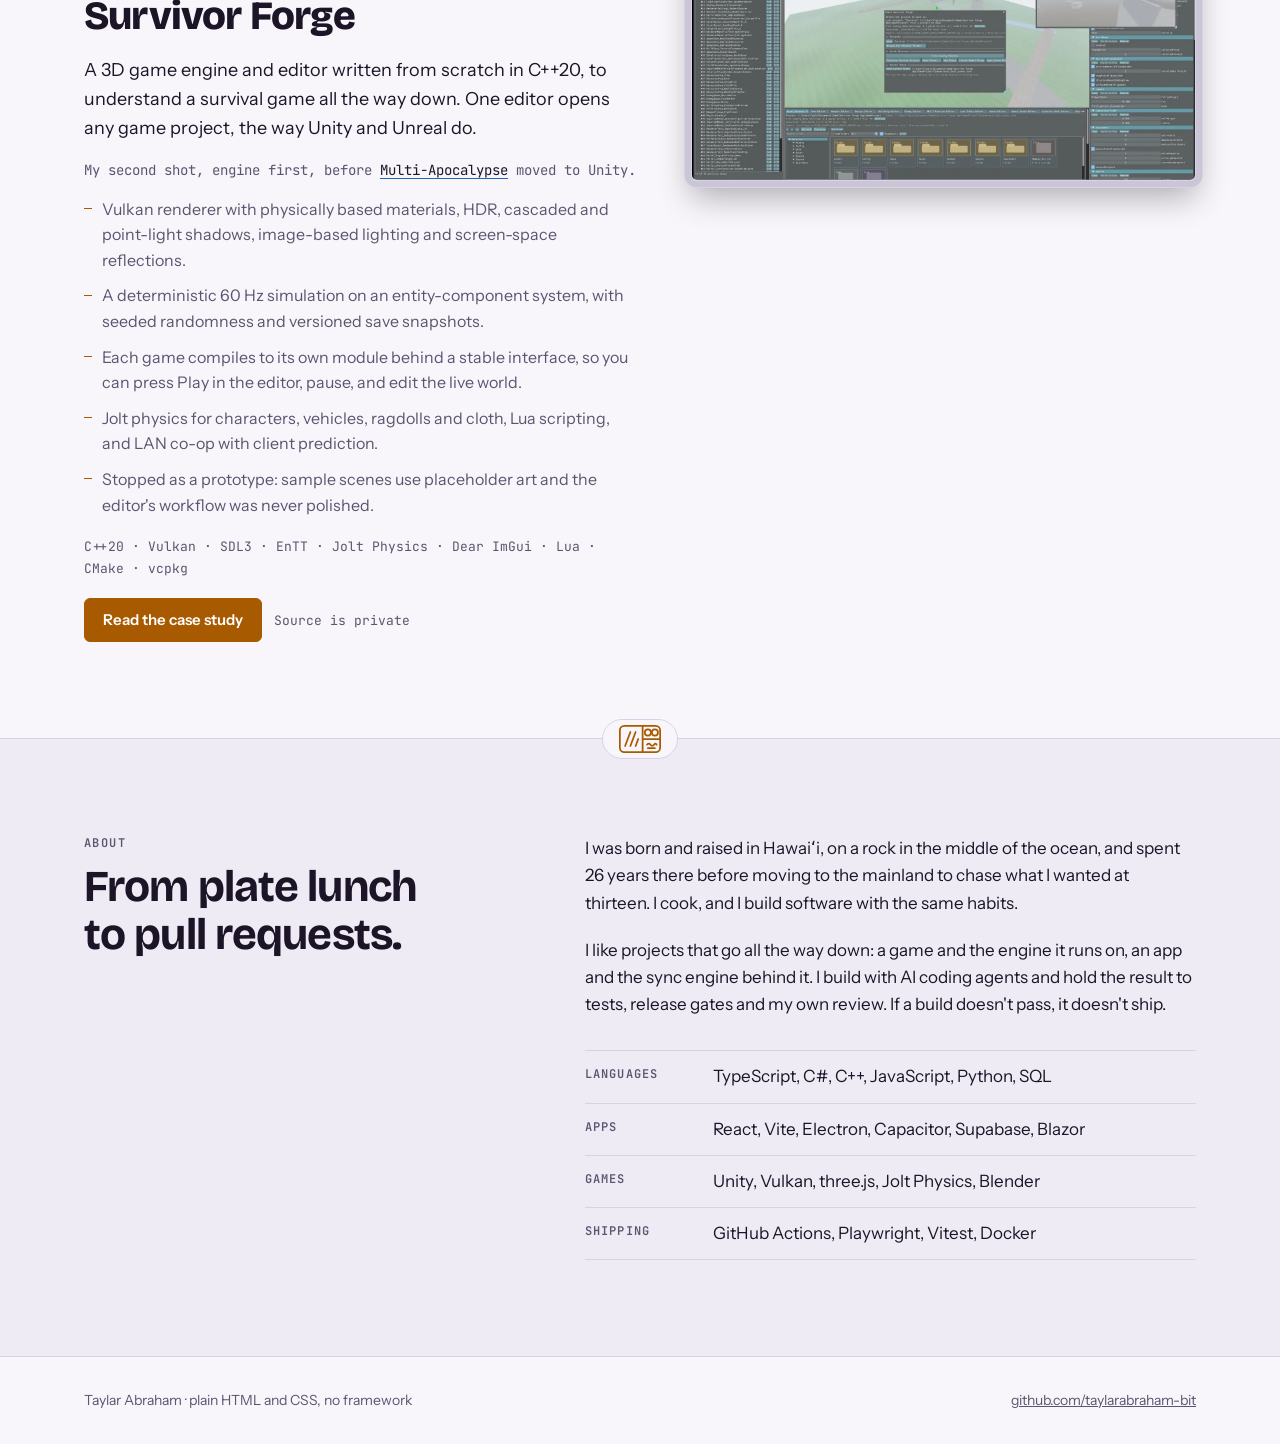
==== commit 2b452162: "Replace the Multi-Apocalypse '?' tiles with finished ones Each tile now shows its place in the order" ====
--- a/index.html
+++ b/index.html
@@ -245,12 +245,12 @@
           <article class="project special" id="multi-apocalypse">
             <div class="shot shot-type" style="view-transition-name: shot-multi-apocalypse" aria-hidden="true">
               <ol class="shuffle">
-                <li>Zombies</li>
-                <li>Aliens</li>
-                <li>Fallout</li>
-                <li>Hell portal</li>
+                <li><span class="wave">Always first</span><strong>Zombies</strong><span class="omen">Day one. The dead get up.</span></li>
+                <li><span class="wave">Shuffled</span><strong>Aliens</strong><span class="omen">A sky full of alien ships.</span></li>
+                <li><span class="wave">Shuffled</span><strong>Fallout</strong><span class="omen">A flash on the horizon.</span></li>
+                <li><span class="wave">Shuffled</span><strong>Hell portal</strong><span class="omen">A crack in the ground opens onto hell.</span></li>
               </ol>
-              <p class="shuffle-note">A different order every new game</p>
+              <p class="shuffle-note">Zombies first, then the other three in a different order every new game</p>
             </div>
             <div class="special-cols">
               <div class="project-body">
--- a/css/style.css
+++ b/css/style.css
@@ -637,14 +637,23 @@
   grid-template-columns: repeat(4, minmax(0, 1fr));
 }
 .special .shuffle li {
-  flex-direction: column-reverse;
-  justify-content: space-between;
+  flex-direction: column;
+  gap: 0.375rem;
   min-height: clamp(7rem, 14vw, 11rem);
   border-top: 3px solid var(--tone);
   font-size: clamp(1.125rem, 2.4vw, 1.75rem);
 }
-.special .shuffle li::before {
+/* each tile: its place in the order, the apocalypse, and the store page's first sign of it */
+.shuffle .wave {
+  font: 600 0.6875rem var(--mono);
+  letter-spacing: 0.1em;
+  text-transform: uppercase;
   color: var(--tone);
+}
+.shuffle .omen {
+  margin-top: auto;
+  font: 400 0.875rem/1.4 var(--body);
+  color: var(--muted);
 }
 .special .shuffle li:nth-child(1) {
   --tone: var(--live);
@@ -975,11 +984,6 @@
   border: 1px solid var(--line);
   border-radius: var(--radius);
   font: 700 1.25rem var(--display);
-}
-.shuffle li::before {
-  content: '?';
-  color: var(--fire);
-  font-family: var(--mono);
 }
 
 /* IRL RPG's Mythic Guide, in the app's own forge look: always dark gold and leather */
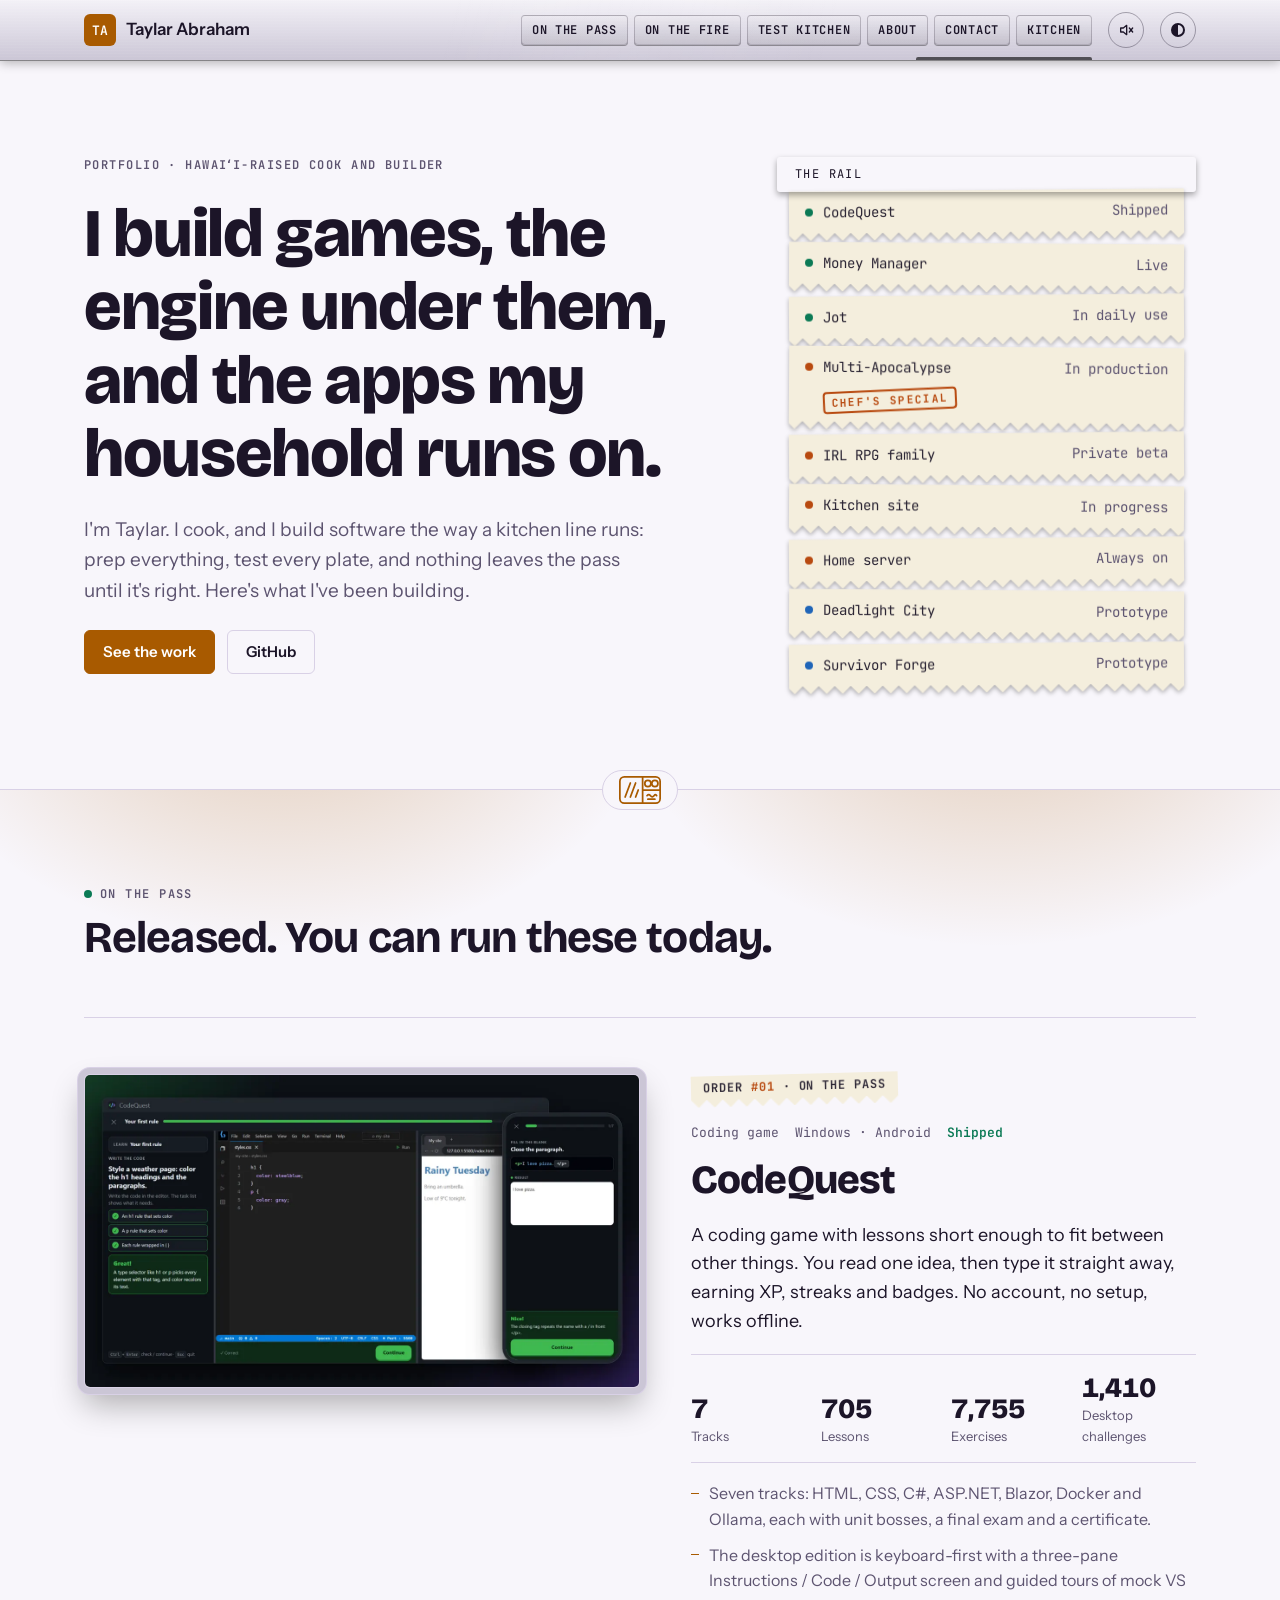
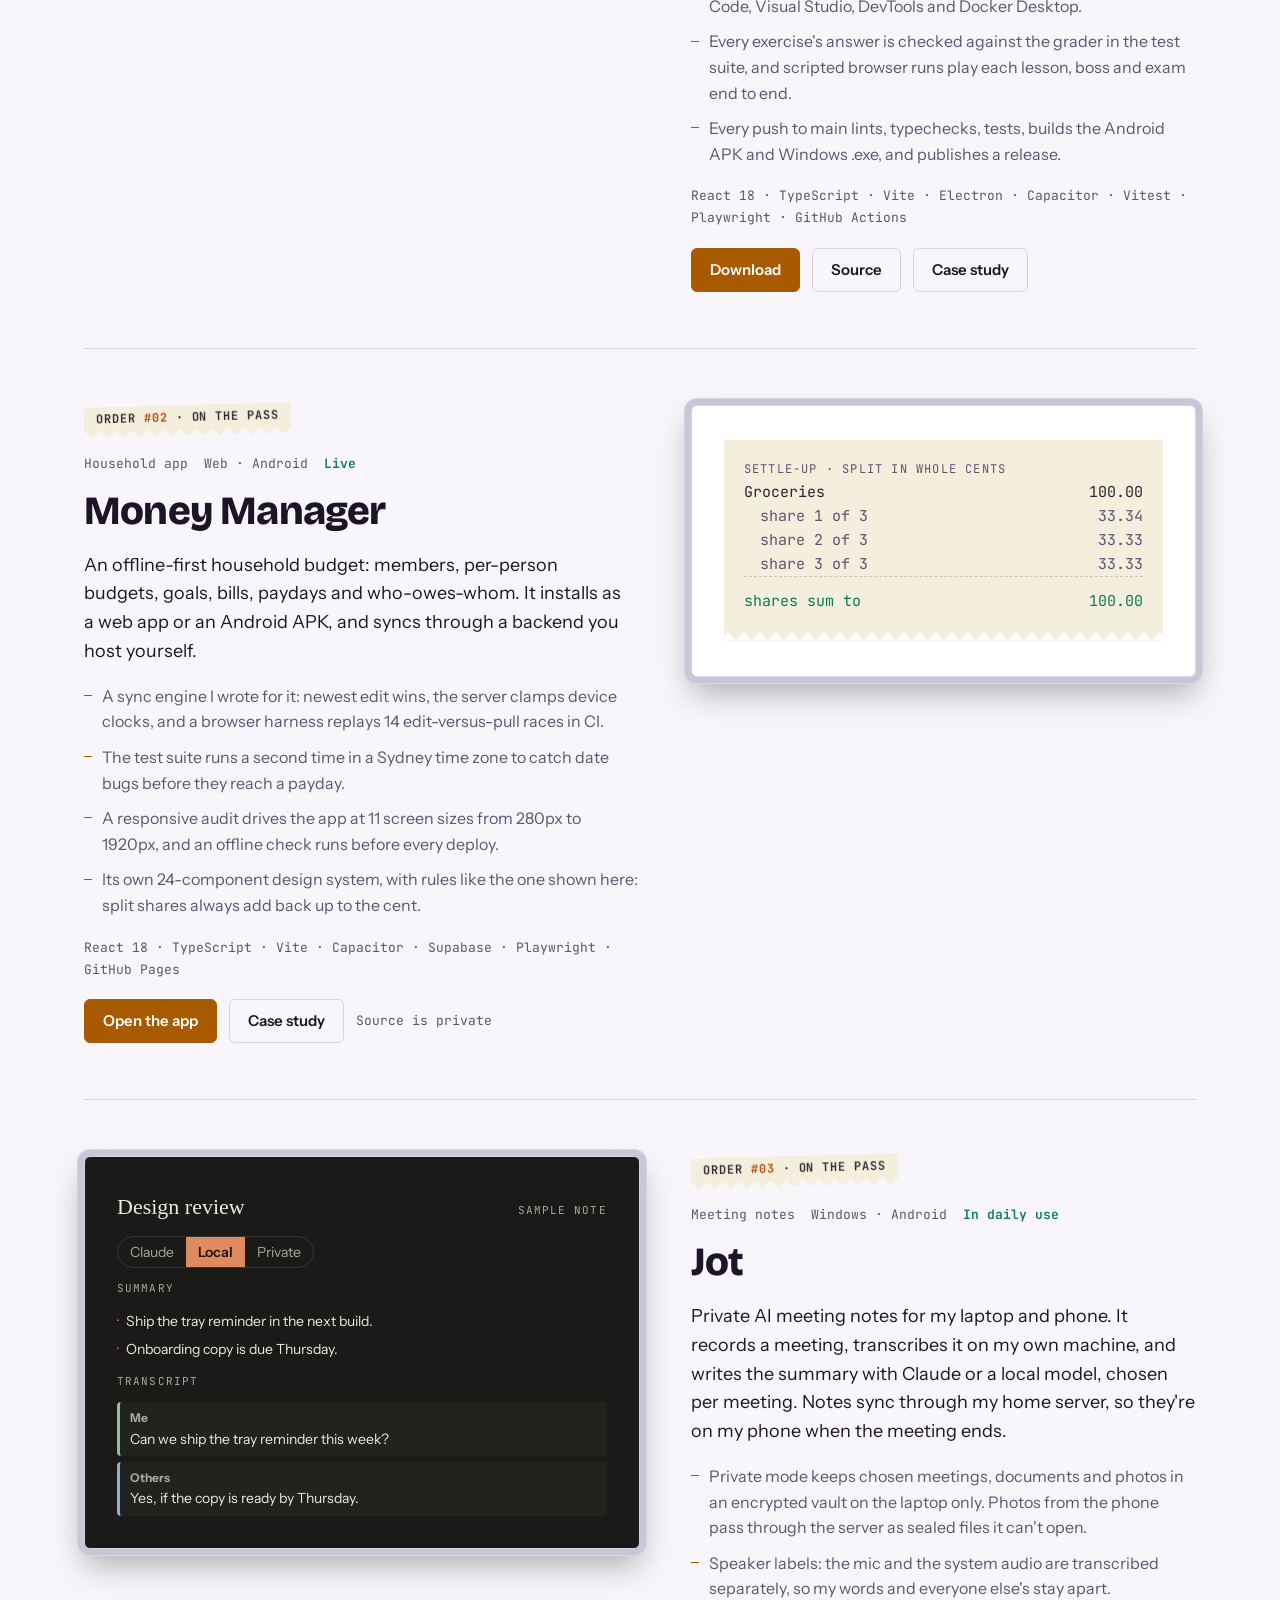
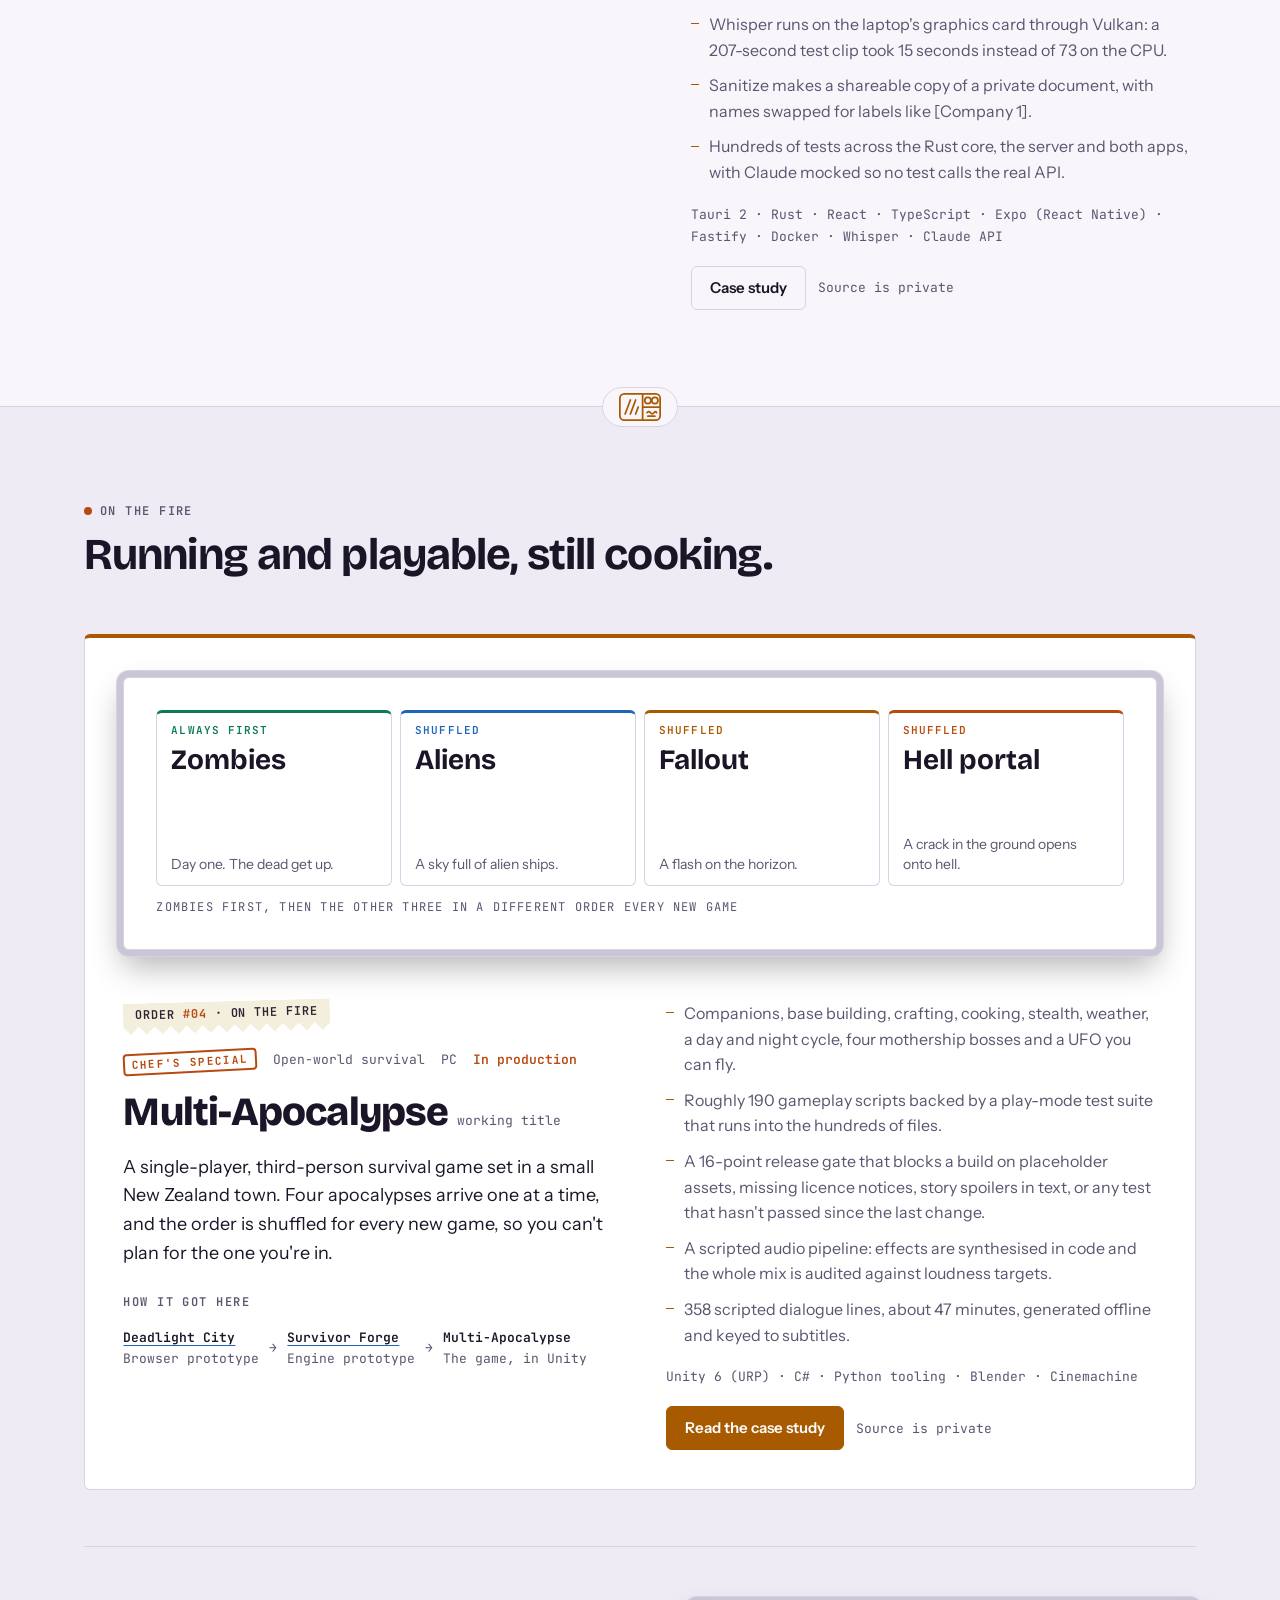
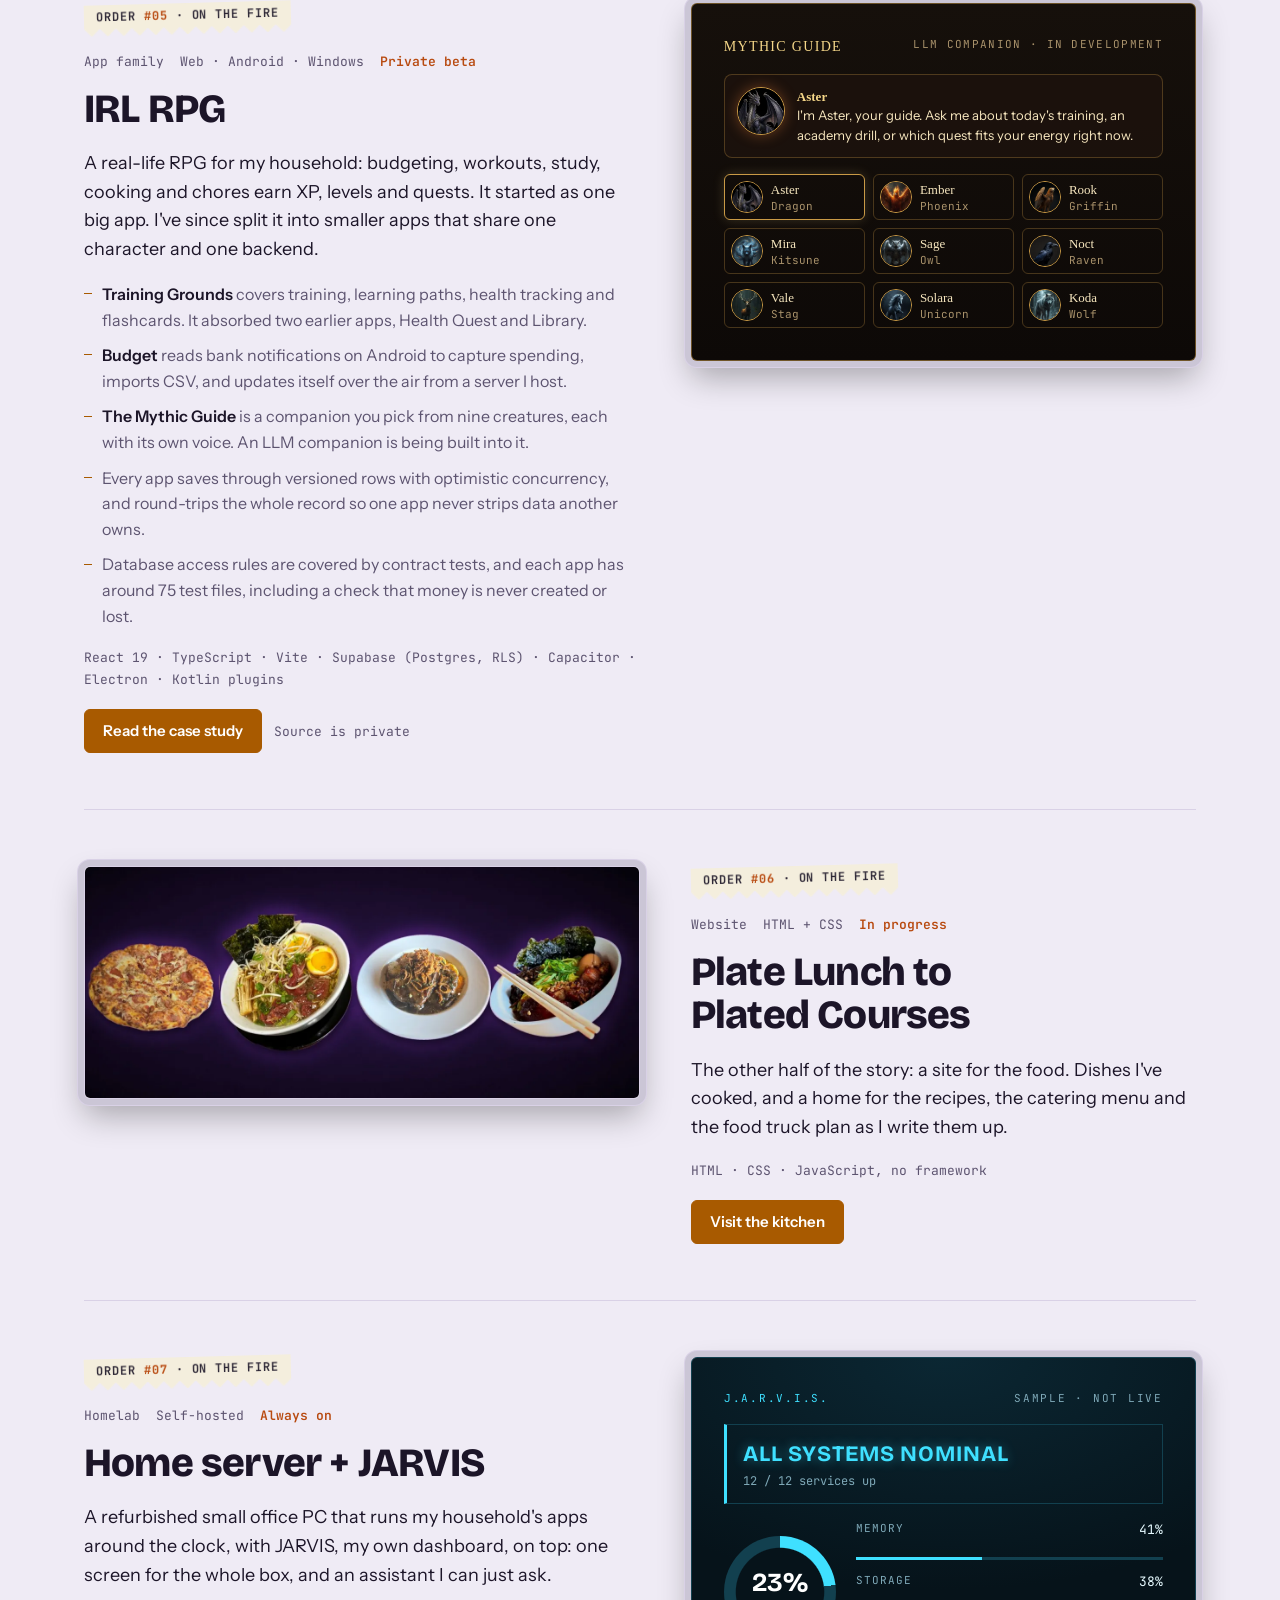
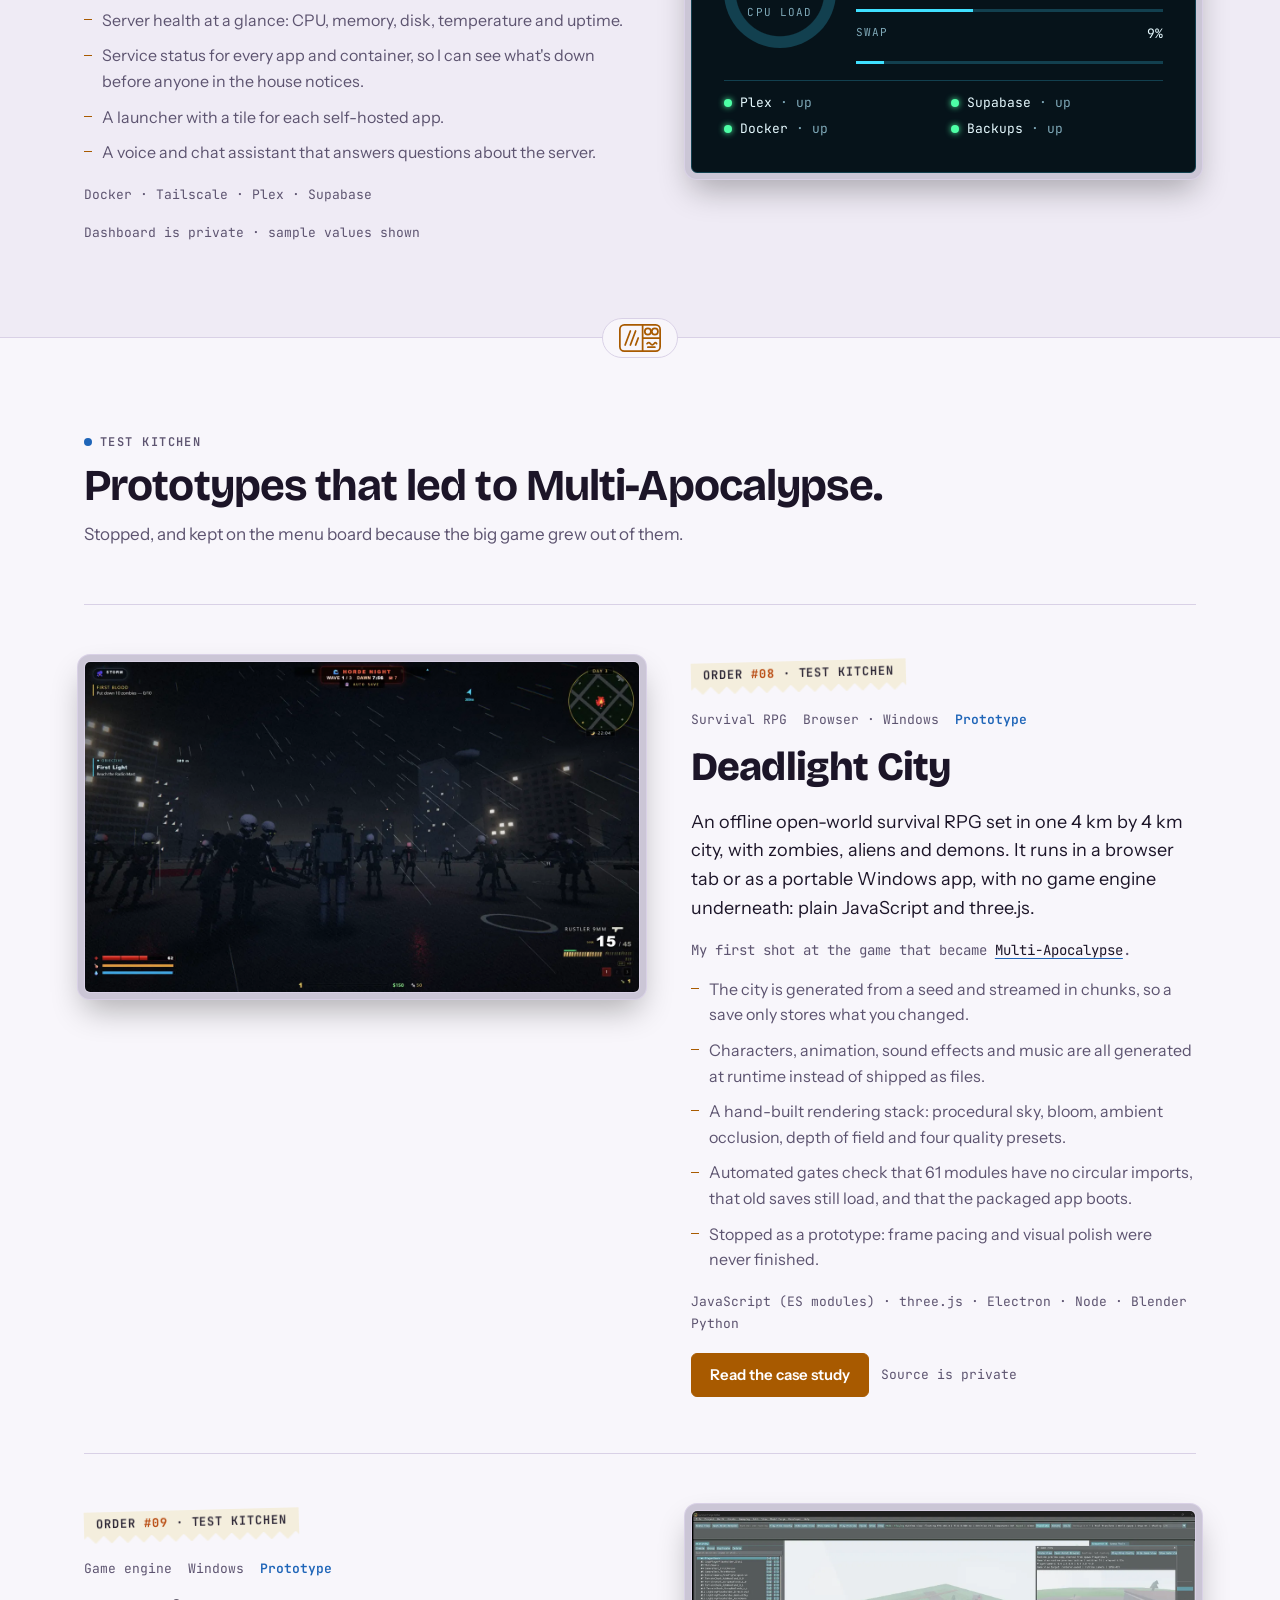
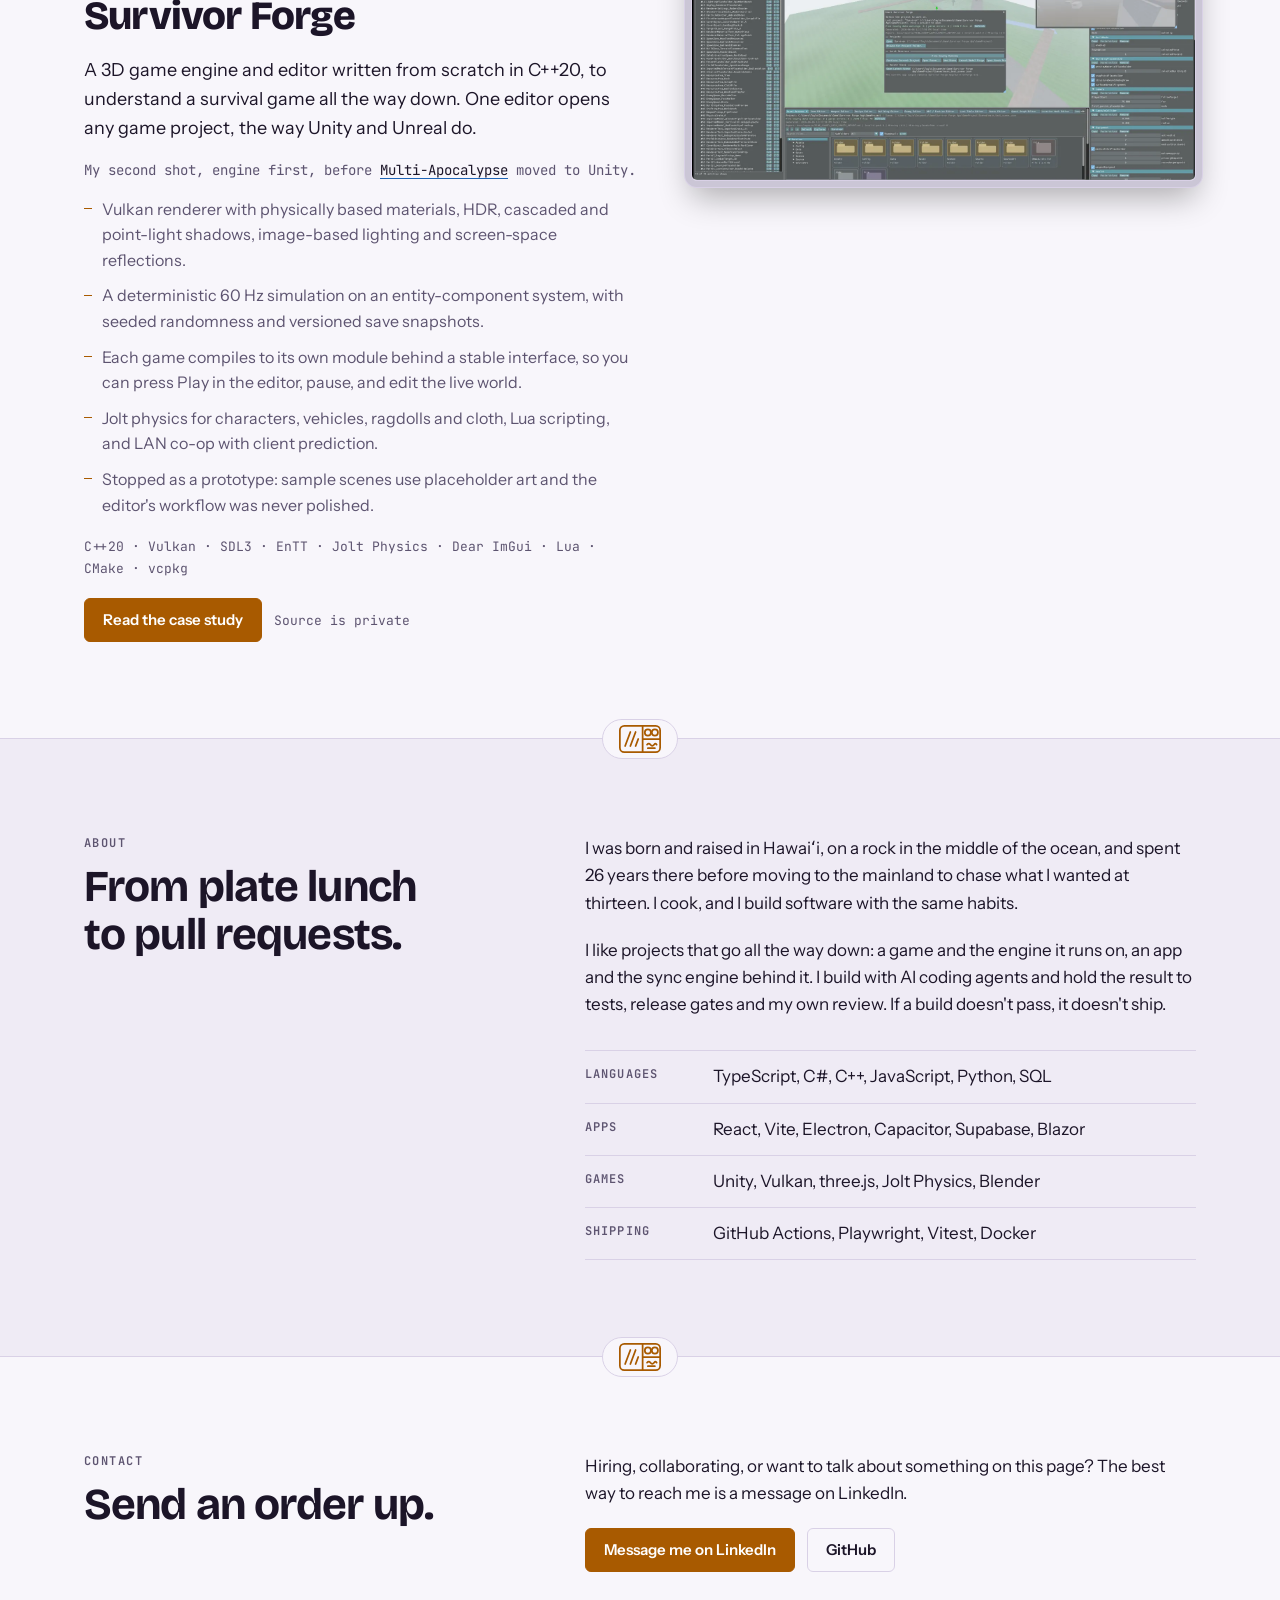
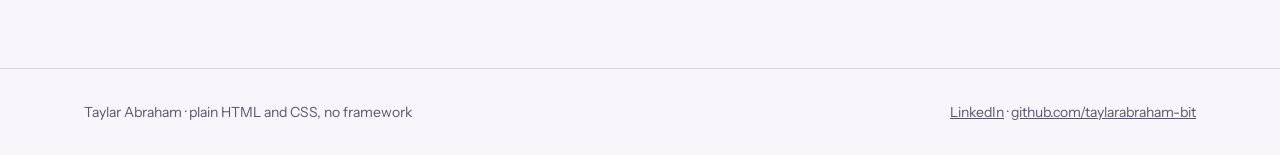
==== commit ef6d8324: "Add a contact section with LinkedIn The site had no way to reach Taylar. Adds a Contact section afte" ====
--- a/index.html
+++ b/index.html
@@ -13,8 +13,11 @@
       property="og:description"
       content="A shipped coding game, a C++ game engine, three survival games, and a family of household apps."
     />
-    <meta property="og:image" content="https://taylarabraham-bit.github.io/assets/img/codequest-hero.webp" />
     <meta property="og:type" content="website" />
+    <meta property="og:image" content="https://taylarabraham-bit.github.io/assets/og/site.jpg" />
+    <meta property="og:image:width" content="1200" />
+    <meta property="og:image:height" content="630" />
+    <meta name="twitter:card" content="summary_large_image" />
     <link rel="icon" href="assets/favicon.svg" type="image/svg+xml" />
     <link rel="preconnect" href="https://fonts.googleapis.com" />
     <link rel="preconnect" href="https://fonts.gstatic.com" crossorigin />
@@ -61,6 +64,7 @@
             <li><a href="#fire">On the fire</a></li>
             <li><a href="#test-kitchen">Test kitchen</a></li>
             <li><a href="#about">About</a></li>
+            <li><a href="#contact">Contact</a></li>
             <li><a href="Projects/KitchenSite/">Kitchen</a></li>
           </ul>
         </nav>
@@ -511,12 +515,31 @@
           </div>
         </div>
       </section>
+      <section class="tier" id="contact" aria-labelledby="contact-title">
+        <div class="wrap about-grid">
+          <div>
+            <p class="eyebrow">Contact</p>
+            <h2 id="contact-title">Send an order up.</h2>
+          </div>
+          <div class="about-copy">
+            <p>
+              Hiring, collaborating, or want to talk about something on this page? The best way to
+              reach me is a message on LinkedIn.
+            </p>
+            <div class="links">
+              <a class="btn btn-primary" href="https://www.linkedin.com/in/taylar-abraham-547183439/" rel="noopener">Message me on LinkedIn</a>
+              <a class="btn" href="https://github.com/taylarabraham-bit" rel="noopener">GitHub</a>
+            </div>
+          </div>
+        </div>
+      </section>
     </main>
 
     <footer class="site-footer">
       <div class="wrap footer-row">
         <p>Taylar Abraham · plain HTML and CSS, no framework</p>
         <p>
+          <a href="https://www.linkedin.com/in/taylar-abraham-547183439/" rel="noopener">LinkedIn</a> ·
           <a href="https://github.com/taylarabraham-bit" rel="noopener">github.com/taylarabraham-bit</a>
         </p>
       </div>
